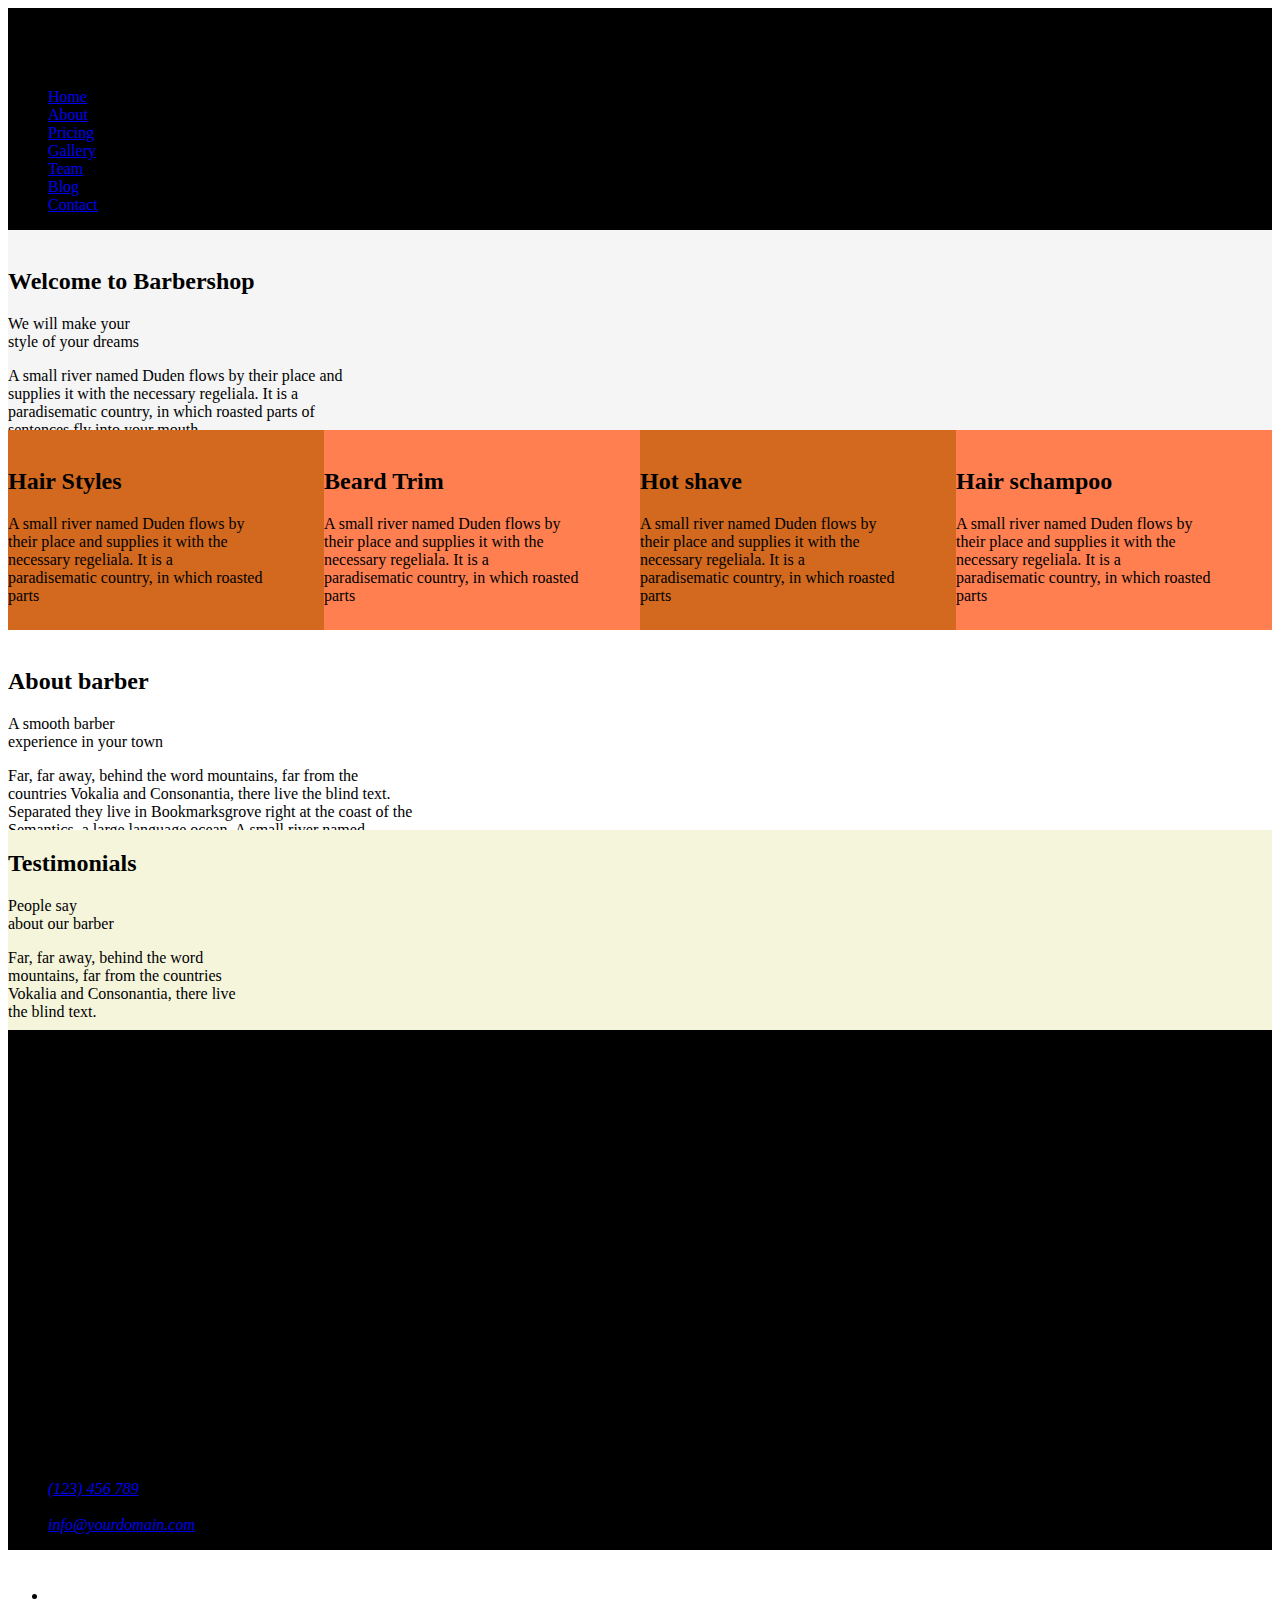
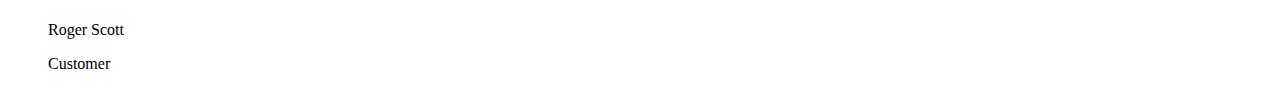
==== src/index.html @ 8e7ad18b "Struktur i flexbox med media query" ====
<!DOCTYPE html>
<html lang="en">
<head>
    <meta charset="UTF-8">
    <meta http-equiv="X-UA-Compatible" content="IE=edge">
    <meta name="viewport" content="width=device-width, initial-scale=1.0">
    <meta name="description" content="Barber in San Francisco">
    <meta name="author" value="Alexander Olsson">
    <title>Barbershop</title>

    <link rel="stylesheet" href="/src/main.css">
</head>

<body>
<!----------- Header (nålad på sidan----------->
<div class="container">
<header>
    <h1>Barbershop</h1>

    <!--- Navbar (nålad på sidan)----------------->
    <nav>
        <ul>
            <li><a href="#home">Home</a></li>
            <li><a href="#about">About</a></li>
            <li><a href="#pricing">Pricing</a></li>
            <li><a href="#">Gallery</a></li>
            <li><a href="#">Team</a></li>
            <li><a href="#">Blog</a></li>
            <li><a href="#contact">Contact</a></li>
        </ul>
    </nav>
</header>

<!--- Welcome ------------------------------>

<div class="welcome">
    <img src="" alt="">
    <div>
        <h2>Welcome to Barbershop</h2>
        <p>We will make your <br>
            style of your dreams</p>
    </div>
    <div>
        <p>A small river named Duden flows by their place and <br>supplies it with the necessary regeliala. It is a <br>paradisematic country, in which roasted parts of <br>sentences fly into your mouth.</p>
    </div>
    <div>
        <a href="#about">Learn more about us</a>
    </div>
</div>

 <!--- Barber1 ------------------------------>
<div class="barber1" id="pricing">
    <img src="" alt="">
    <h2>Hair Styles</h2>
    <p>A small river named Duden flows by <br> their place and supplies it with the <br> necessary regeliala. It is a <br> paradisematic country, in which roasted <br> parts</p>
</div>

 <!--- Barber2 ------------------------------>
 <div class="barber2">
    <img src="" alt="">
    <h2>Beard Trim</h2>
    <p>A small river named Duden flows by <br> their place and supplies it with the <br> necessary regeliala. It is a <br> paradisematic country, in which roasted <br> parts</p>
</div>

 <!--- Barber3 ------------------------------>

 <div class="barber3">
    <img src="" alt="">
    <h2>Hot shave</h2>
    <p>A small river named Duden flows by <br> their place and supplies it with the <br> necessary regeliala. It is a <br> paradisematic country, in which roasted <br> parts</p>
</div>

<!--- Barber4 ------------------------------>
<div class="barber4">
    <img src="" alt="">
    <h2>Hair schampoo</h2>
    <p>A small river named Duden flows by <br> their place and supplies it with the <br> necessary regeliala. It is a <br> paradisematic country, in which roasted <br> parts</p>
</div>

<!--- About ------------------------------->
<div class="about">
    <div>
        <img src="" alt="">
        <h2>About barber</h2>
        <p>A smooth barber <br>experience in your town</p>
        <p>Far, far away, behind the word mountains, far from the <br>countries Vokalia and Consonantia, there live the blind text. <br> Separated they live in Bookmarksgrove right at the coast of the <br> Semantics, a large language ocean. A small river named <br> Duden flows by their place and supplies it with the necessary regelialia.</p>
    </div>
    
    <div class="calendar">
        <a href=""></a>'
        <p>20</p>
        <p>Year of <br>experience</p>
    </div>
</div>    

<!---- Testimonials -------------------------->
<div class="testimonials">
    <h2>Testimonials</h2>
    <p4>People say <br>about our barber</p4>

    <div class="testimonial">
        <i></i>
        <p>Far, far away, behind the word <br> mountains, far from the countries <br> Vokalia and Consonantia, there live <br> the blind text.</p>
        <div>
            <img src="" alt="">
            <ul>
                <li>
                    <i></i>
                    <i></i>
                    <i></i>
                    <i></i>
                    <i></i>
                </li>
                <p>Roger Scott</p>
                <p>Customer</p>
            </ul>
        </div>
        <img src="" alt="">
    </div>
    <div class="testimonial">
        <i></i>
        <p>Far, far away, behind the word <br> mountains, far from the countries <br> Vokalia and Consonantia, there live <br> the blind text.</p>
        <div>
            <img src="" alt="">
            <ul>
                <li>
                    <i></i>
                    <i></i>
                    <i></i>
                    <i></i>
                    <i></i>
                </li>
                <p>Roger Scott</p>
                <p>Customer</p>
            </ul>
        </div>
        <img src="" alt="">
    </div>
    <div class="testimonial">
        <i></i>
        <p>Far, far away, behind the word <br> mountains, far from the countries <br> Vokalia and Consonantia, there live <br> the blind text.</p>
        <div>
            <img src="" alt="">
            <ul>
                <li>
                    <i></i>
                    <i></i>
                    <i></i>
                    <i></i>
                    <i></i>
                </li>
                <p>Roger Scott</p>
                <p>Customer</p>
            </ul>
        </div>
        <img src="" alt="">
    </div>
</div>

<!-- Footer ---------->
<footer>
    <div>
        <ul>
            <li><i></i></li>
            <li><i></i></li>
            <li><i></i></li>
        </ul>
    </div>

    <div>
        <h2>Explore</h2>
        <ul>
            <li>About</li>
            <li>Services</li>
            <li>Gallery</li>
            <li>Blog</li>
        </ul>
    </div>

    <div>
        <h2>Info</h2>
        <ul>
            <li>Join us</li>
            <li>Make Appointment</li>
            <li>Privacy & Policy</li>
            <li>Term & Conditions</li>
        </ul>
    </div>

    <div>
        <h2>Have a question?</h2>
            <ul>
                <li>
                    <i></i>
                    203 Fake St. Mountain View, San Francisco <br>California, USA
                </li>
                <li>
                    <i></i>
                    <address><a href="tel:+123456789">(123) 456 789</a></address>
                </li>
                <br>
                <li>
                    <i></i>
                    <address><a href="mailto:info@yourdomain.com">info@yourdomain.com</a></address>
                </li>
            </ul>
    </div>
</footer>
</div>

</body>
</html>
---- src/main.css ----
.container {   
    display: grid;
    grid-template-columns: 1fr 1fr 1fr 1fr;
    grid-template-rows: 0.2fr 200px 200px 200px 200px;
    grid-template-areas: 
    "header header header header"
    "welcome welcome welcome welcome"
    "barber1 barber2 barber3 barber4"
    "about   about   about   about"
    "testi   testi   testi   testi"
    "footer  footer  footer  footer"
}

header {
    background-color: black;
    grid-area: header;
}

.welcome {
    background-color: whitesmoke;
    grid-area: welcome;
}

.barber1 {
    background-color: chocolate;
    grid-area: barber1;
}

.barber2 {
    background-color: coral;
    grid-area: barber2;
}

.barber3 {
    background-color: chocolate;
    grid-area: barber3;
}

.barber4 {
    background-color: coral;
    grid-area: barber4;
}

.about {
    background-color: white; 
    grid-area: about;
}

.testimonials {
    background-color: beige;
    grid-area: testi;
}

footer {
    background-color: black;
    grid-area: footer;
}

@media only screen and (max-width: 950px) {
    .container {
        grid-template-columns: 1fr 1fr;
        grid-template-rows: 1fr 1fr 1fr 1fr 1fr 1fr;
        grid-template-areas:
        "header header"
        "welcome welcome"
        "barber1 barber2"
        "barber3 barber4"
        "about about"
        "testi testi" 
        "footer footer";
    }
}

@media only screen and (max-width: 550px) {
    .container {
        grid-template-columns: 1fr;
        grid-template-rows: 1fr 1fr 1fr 1fr 1fr 1fr 1fr 1fr;
        grid-template-areas:
        "header"
        "welcome"
        "barber1"
        "barber2"
        "barber3"
        "barber4"
        "about"
        "testi"
        "footer";
    }
}
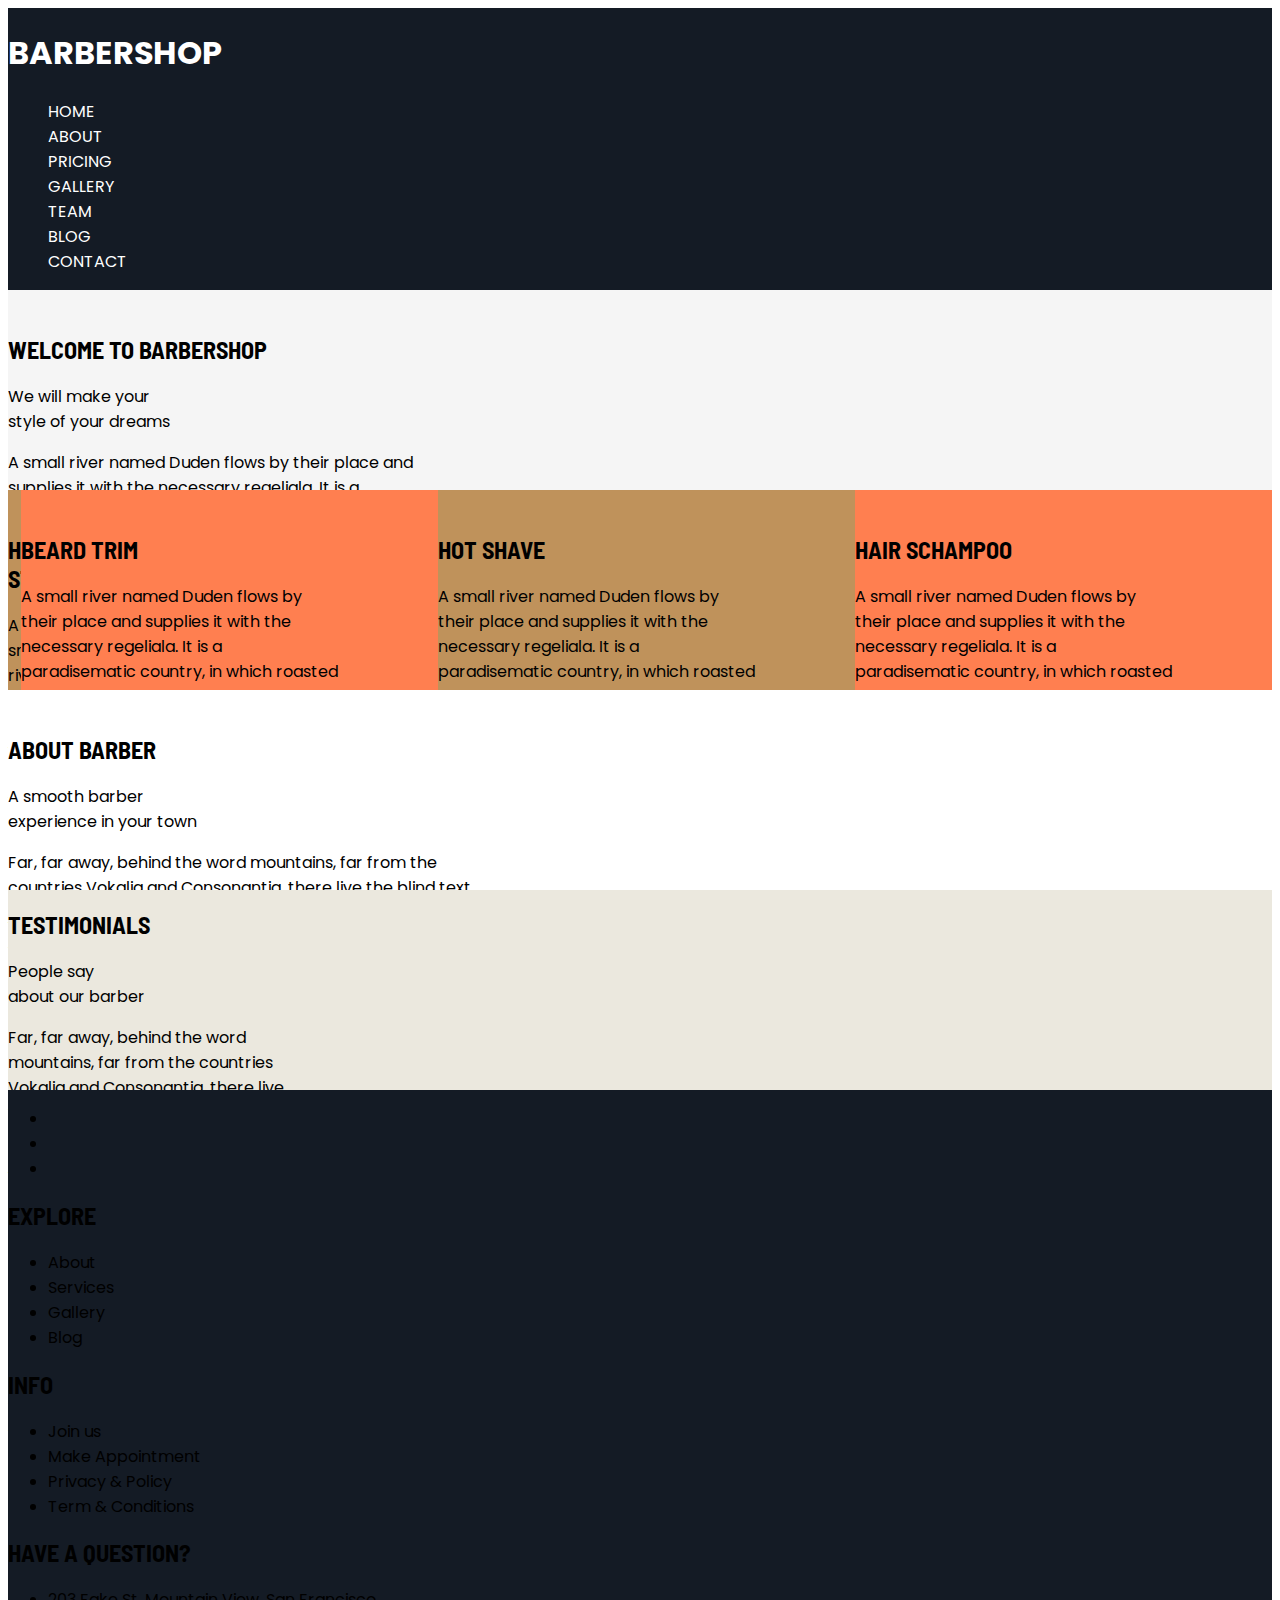
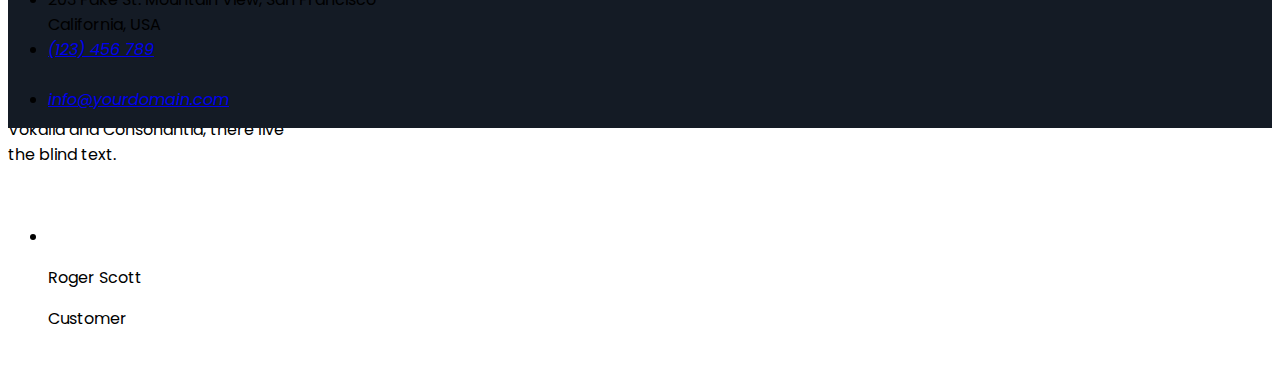
==== commit eb20b412: "Google Font Familjer inlänkade. Färger i css" ====
--- a/src/index.html
+++ b/src/index.html
@@ -9,6 +9,10 @@
     <title>Barbershop</title>
 
     <link rel="stylesheet" href="/src/main.css">
+
+    <link rel="preconnect" href="https://fonts.googleapis.com">
+    <link rel="preconnect" href="https://fonts.gstatic.com" crossorigin>
+    <link href="https://fonts.googleapis.com/css2?family=Barlow+Semi+Condensed:wght@500&family=Poppins:wght@200&display=swap" rel="stylesheet">
 </head>
 
 <body>
@@ -18,7 +22,7 @@
     <h1>Barbershop</h1>
 
     <!--- Navbar (nålad på sidan)----------------->
-    <nav>
+    <nav class="nav">
         <ul>
             <li><a href="#home">Home</a></li>
             <li><a href="#about">About</a></li>
--- a/src/main.css
+++ b/src/main.css
@@ -1,6 +1,6 @@
 .container {   
     display: grid;
-    grid-template-columns: 1fr 1fr 1fr 1fr;
+    grid-template-columns: 1% 1fr 1fr 1fr;
     grid-template-rows: 0.2fr 200px 200px 200px 200px;
     grid-template-areas: 
     "header header header header"
@@ -12,17 +12,19 @@
 }
 
 header {
-    background-color: black;
+    background-color: rgb(20 27 37);
     grid-area: header;
+    text-transform: uppercase;   
 }
 
 .welcome {
     background-color: whitesmoke;
     grid-area: welcome;
+    
 }
 
 .barber1 {
-    background-color: chocolate;
+    background-color: rgb(191 146 91);
     grid-area: barber1;
 }
 
@@ -32,7 +34,7 @@
 }
 
 .barber3 {
-    background-color: chocolate;
+    background-color: rgb(191 146 91);
     grid-area: barber3;
 }
 
@@ -47,19 +49,46 @@
 }
 
 .testimonials {
-    background-color: beige;
+    background-color:rgb(235 232 222);
     grid-area: testi;
 }
 
 footer {
-    background-color: black;
+    background-color:rgb(20 27 37);
     grid-area: footer;
+}
+
+body {
+    font-family: 'poppins', sans-serif;
+}
+
+h2 {
+    font-family: 'Barlow Semi Condensed', sans-serif;
+    text-transform: uppercase;
+}
+
+h1 {
+    color:white
+}
+
+.nav ul {
+    list-style-type:none;
+}
+
+.nav ul li a {
+    color: white;
+    text-decoration: none;
+}
+
+.nav ul li a:hover {
+    color: white;
+    text-decoration: underline;
 }
 
 @media only screen and (max-width: 950px) {
     .container {
         grid-template-columns: 1fr 1fr;
-        grid-template-rows: 1fr 1fr 1fr 1fr 1fr 1fr;
+        grid-template-rows: 0.1fr 1fr 1fr 1fr 1fr 1fr;
         grid-template-areas:
         "header header"
         "welcome welcome"
@@ -74,7 +103,7 @@
 @media only screen and (max-width: 550px) {
     .container {
         grid-template-columns: 1fr;
-        grid-template-rows: 1fr 1fr 1fr 1fr 1fr 1fr 1fr 1fr;
+        grid-template-rows: 0.1fr 1fr 1fr 1fr 1fr 1fr 1fr 1fr;
         grid-template-areas:
         "header"
         "welcome"
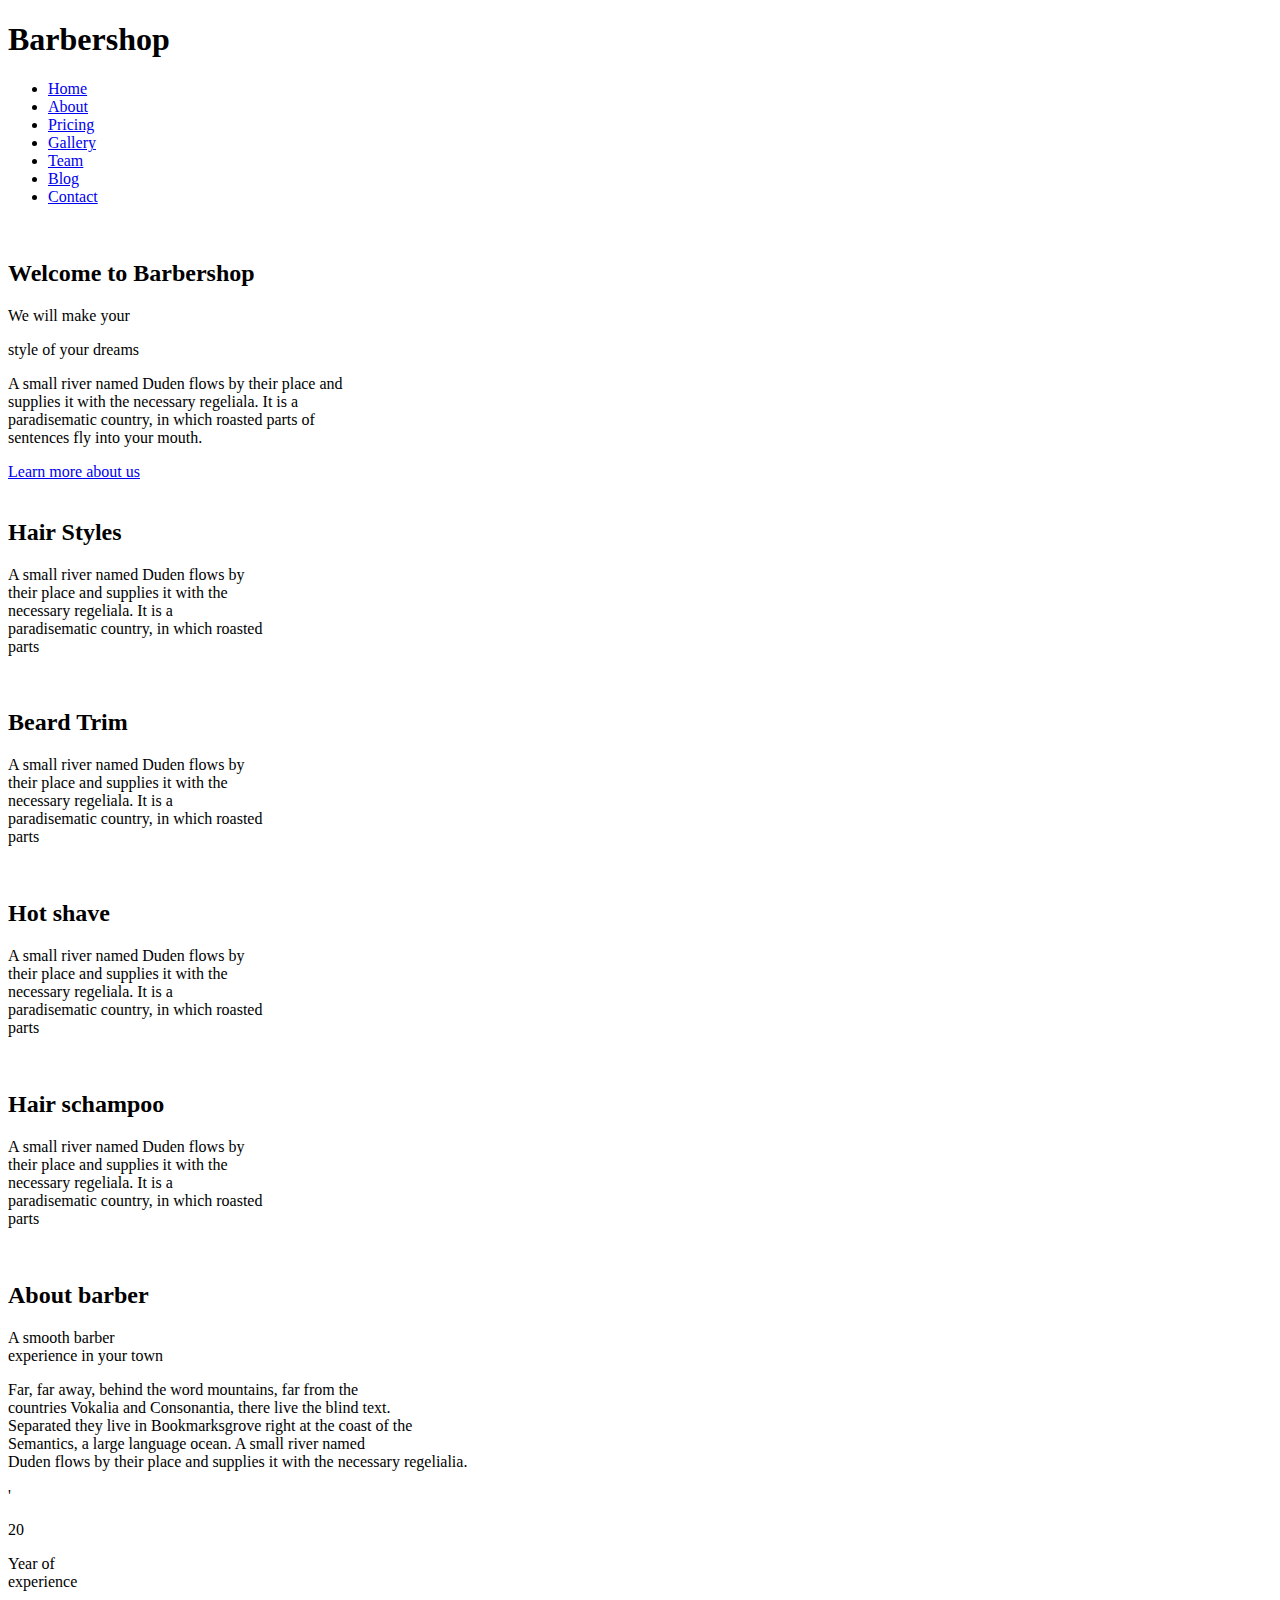
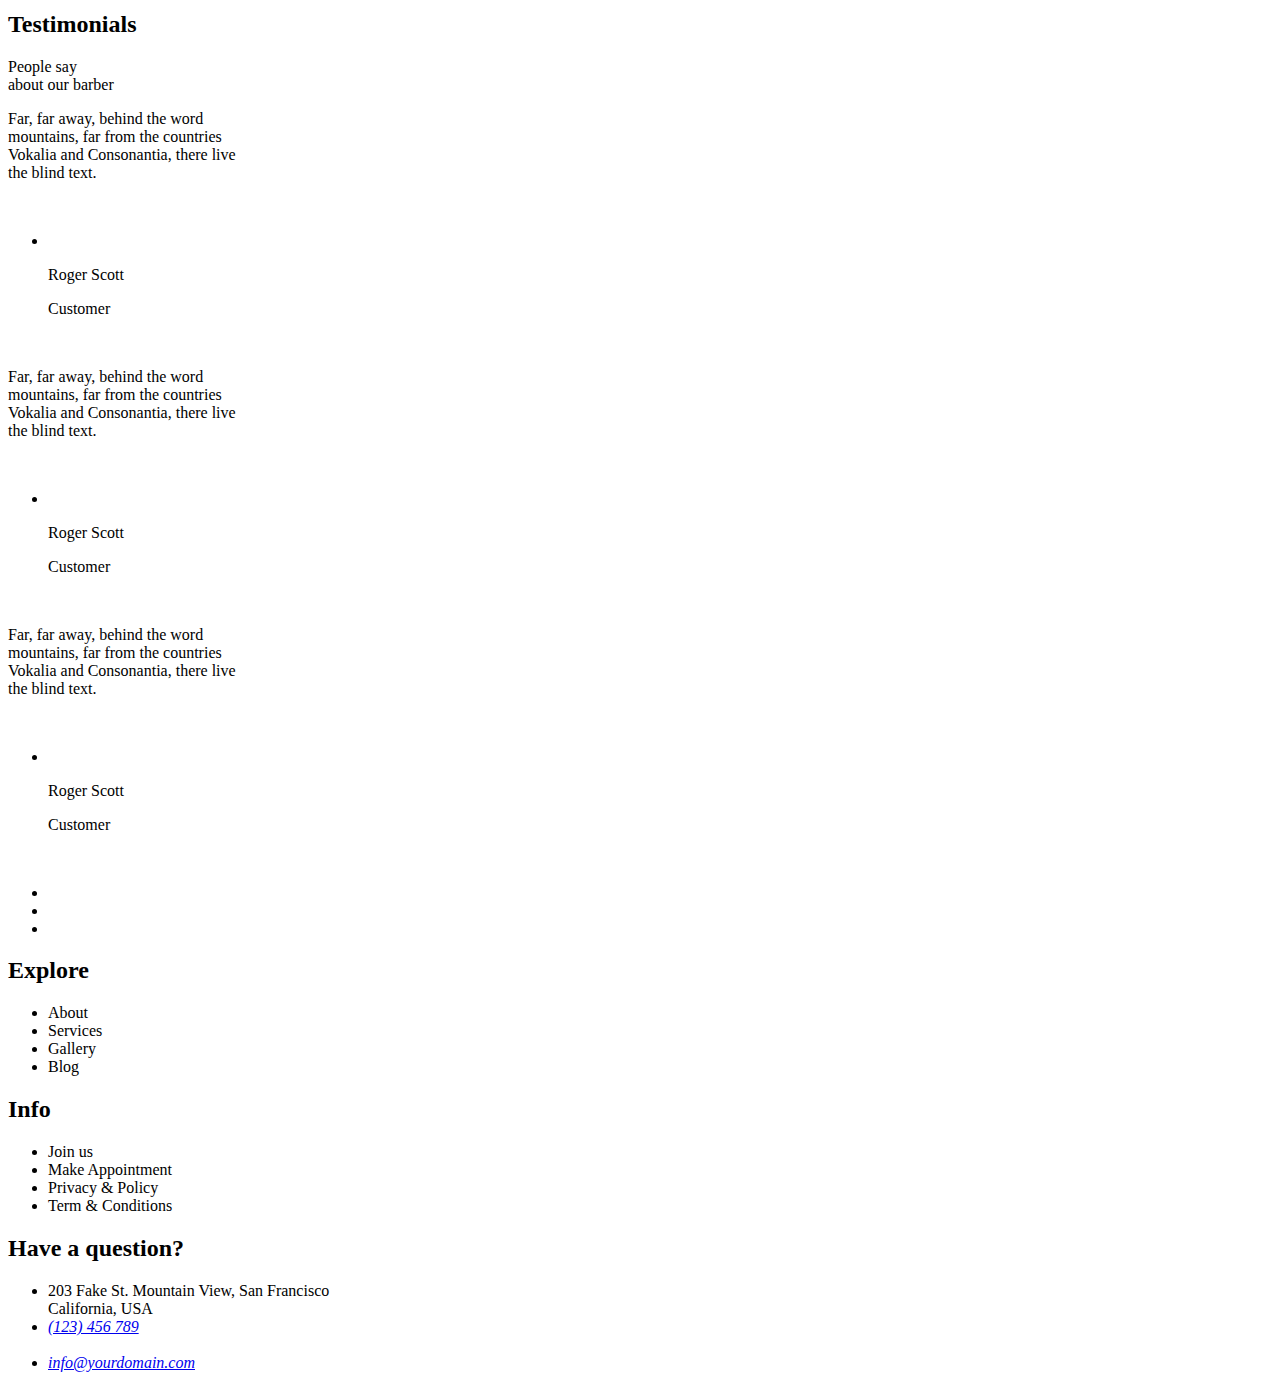
==== commit 5dcef10c: "Nystart - mobile first" ====
--- a/src/index.html
+++ b/src/index.html
@@ -8,209 +8,213 @@
     <meta name="author" value="Alexander Olsson">
     <title>Barbershop</title>
 
-    <link rel="stylesheet" href="/src/main.css">
+    <link rel="stylesheet" href="/src/testimg.css">
 
     <link rel="preconnect" href="https://fonts.googleapis.com">
     <link rel="preconnect" href="https://fonts.gstatic.com" crossorigin>
-    <link href="https://fonts.googleapis.com/css2?family=Barlow+Semi+Condensed:wght@500&family=Poppins:wght@200&display=swap" rel="stylesheet">
+    <link href="https://fonts.googleapis.com/css2?family=Barlow:wght@800&family=Poppins:wght@300&display=swap" rel="stylesheet">
 </head>
 
 <body>
-<!----------- Header (nålad på sidan----------->
-<div class="container">
-<header>
-    <h1>Barbershop</h1>
-
-    <!--- Navbar (nålad på sidan)----------------->
-    <nav class="nav">
-        <ul>
-            <li><a href="#home">Home</a></li>
-            <li><a href="#about">About</a></li>
-            <li><a href="#pricing">Pricing</a></li>
-            <li><a href="#">Gallery</a></li>
-            <li><a href="#">Team</a></li>
-            <li><a href="#">Blog</a></li>
-            <li><a href="#contact">Contact</a></li>
-        </ul>
-    </nav>
-</header>
-
-<!--- Welcome ------------------------------>
-
-<div class="welcome">
-    <img src="" alt="">
-    <div>
-        <h2>Welcome to Barbershop</h2>
-        <p>We will make your <br>
-            style of your dreams</p>
+<!--- Container Grid ---------------------------------->
+    <div class="container">
+
+        <!--- Header ---------------------------------->
+        
+        <header class="header">
+            <div class="navbar">
+                <h1 id="home">Barbershop</h1>
+                <nav>
+                    <ul class="links">
+                        <li><a href="#home">Home</a></li>
+                        <li><a href="#about">About</a></li>
+                        <li><a href="#pricing">Pricing</a></li>
+                        <li><a href="#">Gallery</a></li>
+                        <li><a href="#">Team</a></li>
+                        <li><a href="#">Blog</a></li>
+                        <li><a href="#contact">Contact</a></li>
+                    </ul>
+                </nav>
+            </div>
+
+            <!--- Bakgrundsbild ------------------------>
+            
+            <div class="image">
+                <img src="/Bilder/welcome_1500:996px:411K .jpe" alt="">
+            </div>
+            <h2 class="bakg_1">Welcome to Barbershop</h2>
+            <p class="bakg_2">We will make <span class="span_style">your</span></p>
+            <p class="bakg_3"><span class="span_style">style</span> of your dreams</p>
+            <p class="bakg_4">A small river named Duden flows by their place and <br>supplies it with the necessary regeliala. It is a <br>paradisematic country, in which roasted parts of <br>sentences fly into your mouth.</p>
+            <div class="bakg_5">
+                <a href="#about">Learn more about us</a>
+            </div>
+        </header>
+
+        <!--- Barber1 ------------------------------>
+        
+        <div class="barber1" id="pricing">
+            <img src="" alt="">
+            <h2>Hair Styles</h2>
+            <p>A small river named Duden flows by <br> their place and supplies it with the <br> necessary regeliala. It is a <br> paradisematic country, in which roasted <br> parts</p>
+        </div>
+
+        <!--- Barber2 ------------------------------>
+        
+        <div class="barber2">
+            <img src="" alt="">
+            <h2>Beard Trim</h2>
+            <p>A small river named Duden flows by <br> their place and supplies it with the <br> necessary regeliala. It is a <br> paradisematic country, in which roasted <br> parts</p>
+        </div>
+
+        <!--- Barber3 ------------------------------>
+
+        <div class="barber3">
+            <img src="" alt="">
+            <h2>Hot shave</h2>
+            <p>A small river named Duden flows by <br> their place and supplies it with the <br> necessary regeliala. It is a <br> paradisematic country, in which roasted <br> parts</p>
+        </div>
+
+        <!--- Barber4 ------------------------------>
+        
+        <div class="barber4">
+            <img src="" alt="">
+            <h2>Hair schampoo</h2>
+            <p>A small river named Duden flows by <br> their place and supplies it with the <br> necessary regeliala. It is a <br> paradisematic country, in which roasted <br> parts</p>
+        </div>
+
+        <!--- About ------------------------------->
+
+        <div>
+            <div class="about">
+                <img src="" alt="">
+                <h2>About barber</h2>
+                <p>A smooth barber <br>experience in your town</p>
+                <p>Far, far away, behind the word mountains, far from the <br>countries Vokalia and Consonantia, there live the blind text. <br> Separated they live in Bookmarksgrove right at the coast of the <br> Semantics, a large language ocean. A small river named <br> Duden flows by their place and supplies it with the necessary regelialia.</p>
+            </div>
+        
+            <div class="calendar">
+                <a href=""></a>'
+                <p>20</p>
+                <p>Year of <br>experience</p>
+            </div>    
+        </div>
+
+        <!--- Testimonials -------------------------->
+
+        <div class="testimonials">
+            <h2>Testimonials</h2>
+            <p4>People say <br>about our barber</p4>
+
+            <div class="testimonial">
+                <i></i>
+                <p>Far, far away, behind the word <br> mountains, far from the countries <br> Vokalia and Consonantia, there live <br> the blind text.</p>
+                <div>
+                    <img src="" alt="">
+                    <ul>
+                        <li>
+                            <i></i>
+                            <i></i>
+                            <i></i>
+                            <i></i>
+                            <i></i>
+                        </li>
+                        <p>Roger Scott</p>
+                        <p>Customer</p>
+                    </ul>
+                </div>
+                <img src="" alt="">
+            </div>
+            <div class="testimonial">
+                <i></i>
+                <p>Far, far away, behind the word <br> mountains, far from the countries <br> Vokalia and Consonantia, there live <br> the blind text.</p>
+                <div>
+                    <img src="" alt="">
+                    <ul>
+                        <li>
+                            <i></i>
+                            <i></i>
+                            <i></i>
+                            <i></i>
+                            <i></i>
+                        </li>
+                        <p>Roger Scott</p>
+                        <p>Customer</p>
+                    </ul>
+                </div>
+                <img src="" alt="">
+            </div>
+            <div class="testimonial">
+                <i></i>
+                <p>Far, far away, behind the word <br> mountains, far from the countries <br> Vokalia and Consonantia, there live <br> the blind text.</p>
+                <div>
+                    <img src="" alt="">
+                    <ul>
+                        <li>
+                            <i></i>
+                            <i></i>
+                            <i></i>
+                            <i></i>
+                            <i></i>
+                        </li>
+                        <p>Roger Scott</p>
+                        <p>Customer</p>
+                    </ul>
+                </div>
+                <img src="" alt="">
+            </div>
+        </div>
+
+        <!--- Footer ------------------>
+
+        <footer>
+            <div>
+                <ul>
+                    <li><i></i></li>
+                    <li><i></i></li>
+                    <li><i></i></li>
+                </ul>
+            </div>
+
+            <div>
+                <h2>Explore</h2>
+                <ul>
+                    <li>About</li>
+                    <li>Services</li>
+                    <li>Gallery</li>
+                    <li>Blog</li>
+                </ul>
+            </div>
+
+            <div>
+                <h2>Info</h2>
+                <ul>
+                    <li>Join us</li>
+                    <li>Make Appointment</li>
+                    <li>Privacy & Policy</li>
+                    <li>Term & Conditions</li>
+                </ul>
+            </div>
+
+            <div>
+                <h2>Have a question?</h2>
+                    <ul>
+                        <li>
+                            <i></i>
+                            203 Fake St. Mountain View, San Francisco <br>California, USA
+                        </li>
+                        <li>
+                            <i></i>
+                            <address><a href="tel:+123456789">(123) 456 789</a></address>
+                        </li>
+                        <br>
+                        <li>
+                            <i></i>
+                            <address><a href="mailto:info@yourdomain.com">info@yourdomain.com</a></address>
+                        </li>
+                    </ul>
+            </div>    
+        </footer>
     </div>
-    <div>
-        <p>A small river named Duden flows by their place and <br>supplies it with the necessary regeliala. It is a <br>paradisematic country, in which roasted parts of <br>sentences fly into your mouth.</p>
-    </div>
-    <div>
-        <a href="#about">Learn more about us</a>
-    </div>
-</div>
-
- <!--- Barber1 ------------------------------>
-<div class="barber1" id="pricing">
-    <img src="" alt="">
-    <h2>Hair Styles</h2>
-    <p>A small river named Duden flows by <br> their place and supplies it with the <br> necessary regeliala. It is a <br> paradisematic country, in which roasted <br> parts</p>
-</div>
-
- <!--- Barber2 ------------------------------>
- <div class="barber2">
-    <img src="" alt="">
-    <h2>Beard Trim</h2>
-    <p>A small river named Duden flows by <br> their place and supplies it with the <br> necessary regeliala. It is a <br> paradisematic country, in which roasted <br> parts</p>
-</div>
-
- <!--- Barber3 ------------------------------>
-
- <div class="barber3">
-    <img src="" alt="">
-    <h2>Hot shave</h2>
-    <p>A small river named Duden flows by <br> their place and supplies it with the <br> necessary regeliala. It is a <br> paradisematic country, in which roasted <br> parts</p>
-</div>
-
-<!--- Barber4 ------------------------------>
-<div class="barber4">
-    <img src="" alt="">
-    <h2>Hair schampoo</h2>
-    <p>A small river named Duden flows by <br> their place and supplies it with the <br> necessary regeliala. It is a <br> paradisematic country, in which roasted <br> parts</p>
-</div>
-
-<!--- About ------------------------------->
-<div class="about">
-    <div>
-        <img src="" alt="">
-        <h2>About barber</h2>
-        <p>A smooth barber <br>experience in your town</p>
-        <p>Far, far away, behind the word mountains, far from the <br>countries Vokalia and Consonantia, there live the blind text. <br> Separated they live in Bookmarksgrove right at the coast of the <br> Semantics, a large language ocean. A small river named <br> Duden flows by their place and supplies it with the necessary regelialia.</p>
-    </div>
-    
-    <div class="calendar">
-        <a href=""></a>'
-        <p>20</p>
-        <p>Year of <br>experience</p>
-    </div>
-</div>    
-
-<!---- Testimonials -------------------------->
-<div class="testimonials">
-    <h2>Testimonials</h2>
-    <p4>People say <br>about our barber</p4>
-
-    <div class="testimonial">
-        <i></i>
-        <p>Far, far away, behind the word <br> mountains, far from the countries <br> Vokalia and Consonantia, there live <br> the blind text.</p>
-        <div>
-            <img src="" alt="">
-            <ul>
-                <li>
-                    <i></i>
-                    <i></i>
-                    <i></i>
-                    <i></i>
-                    <i></i>
-                </li>
-                <p>Roger Scott</p>
-                <p>Customer</p>
-            </ul>
-        </div>
-        <img src="" alt="">
-    </div>
-    <div class="testimonial">
-        <i></i>
-        <p>Far, far away, behind the word <br> mountains, far from the countries <br> Vokalia and Consonantia, there live <br> the blind text.</p>
-        <div>
-            <img src="" alt="">
-            <ul>
-                <li>
-                    <i></i>
-                    <i></i>
-                    <i></i>
-                    <i></i>
-                    <i></i>
-                </li>
-                <p>Roger Scott</p>
-                <p>Customer</p>
-            </ul>
-        </div>
-        <img src="" alt="">
-    </div>
-    <div class="testimonial">
-        <i></i>
-        <p>Far, far away, behind the word <br> mountains, far from the countries <br> Vokalia and Consonantia, there live <br> the blind text.</p>
-        <div>
-            <img src="" alt="">
-            <ul>
-                <li>
-                    <i></i>
-                    <i></i>
-                    <i></i>
-                    <i></i>
-                    <i></i>
-                </li>
-                <p>Roger Scott</p>
-                <p>Customer</p>
-            </ul>
-        </div>
-        <img src="" alt="">
-    </div>
-</div>
-
-<!-- Footer ---------->
-<footer>
-    <div>
-        <ul>
-            <li><i></i></li>
-            <li><i></i></li>
-            <li><i></i></li>
-        </ul>
-    </div>
-
-    <div>
-        <h2>Explore</h2>
-        <ul>
-            <li>About</li>
-            <li>Services</li>
-            <li>Gallery</li>
-            <li>Blog</li>
-        </ul>
-    </div>
-
-    <div>
-        <h2>Info</h2>
-        <ul>
-            <li>Join us</li>
-            <li>Make Appointment</li>
-            <li>Privacy & Policy</li>
-            <li>Term & Conditions</li>
-        </ul>
-    </div>
-
-    <div>
-        <h2>Have a question?</h2>
-            <ul>
-                <li>
-                    <i></i>
-                    203 Fake St. Mountain View, San Francisco <br>California, USA
-                </li>
-                <li>
-                    <i></i>
-                    <address><a href="tel:+123456789">(123) 456 789</a></address>
-                </li>
-                <br>
-                <li>
-                    <i></i>
-                    <address><a href="mailto:info@yourdomain.com">info@yourdomain.com</a></address>
-                </li>
-            </ul>
-    </div>
-</footer>
-</div>
-
 </body>
 </html>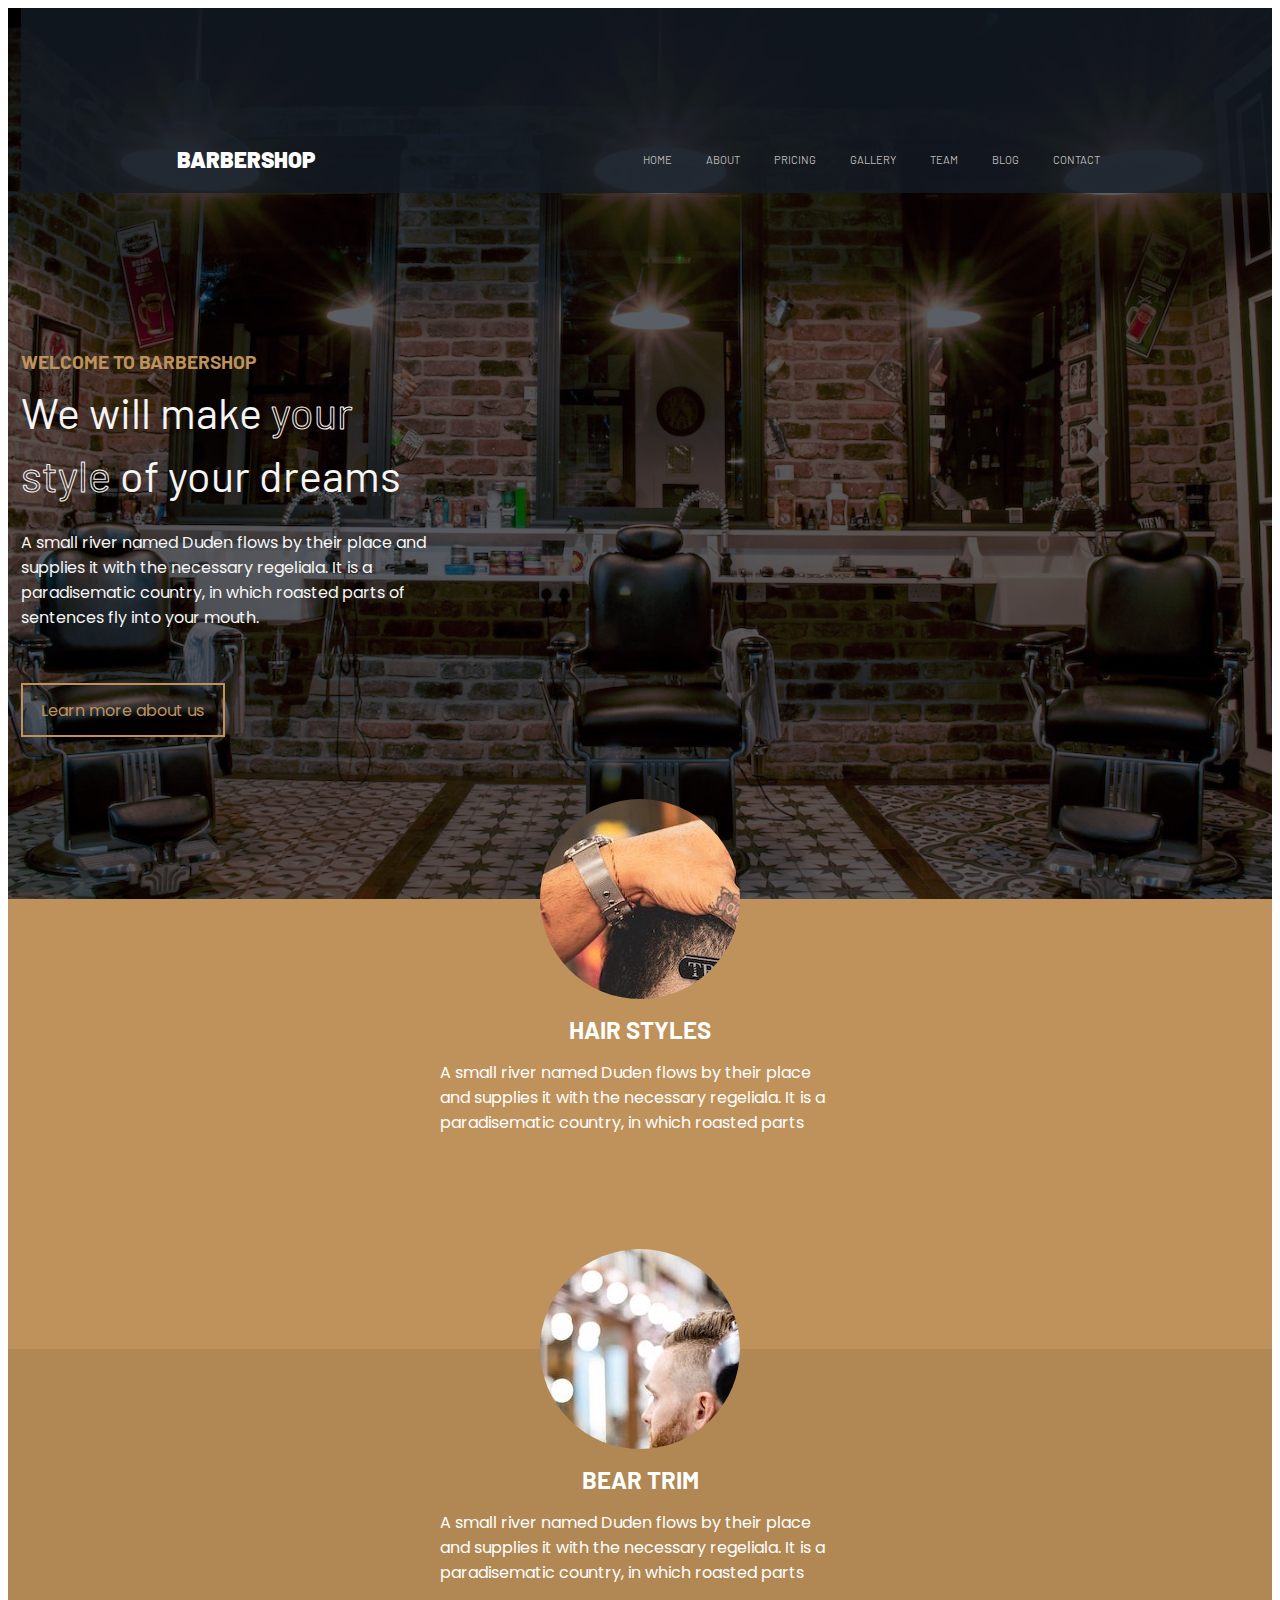
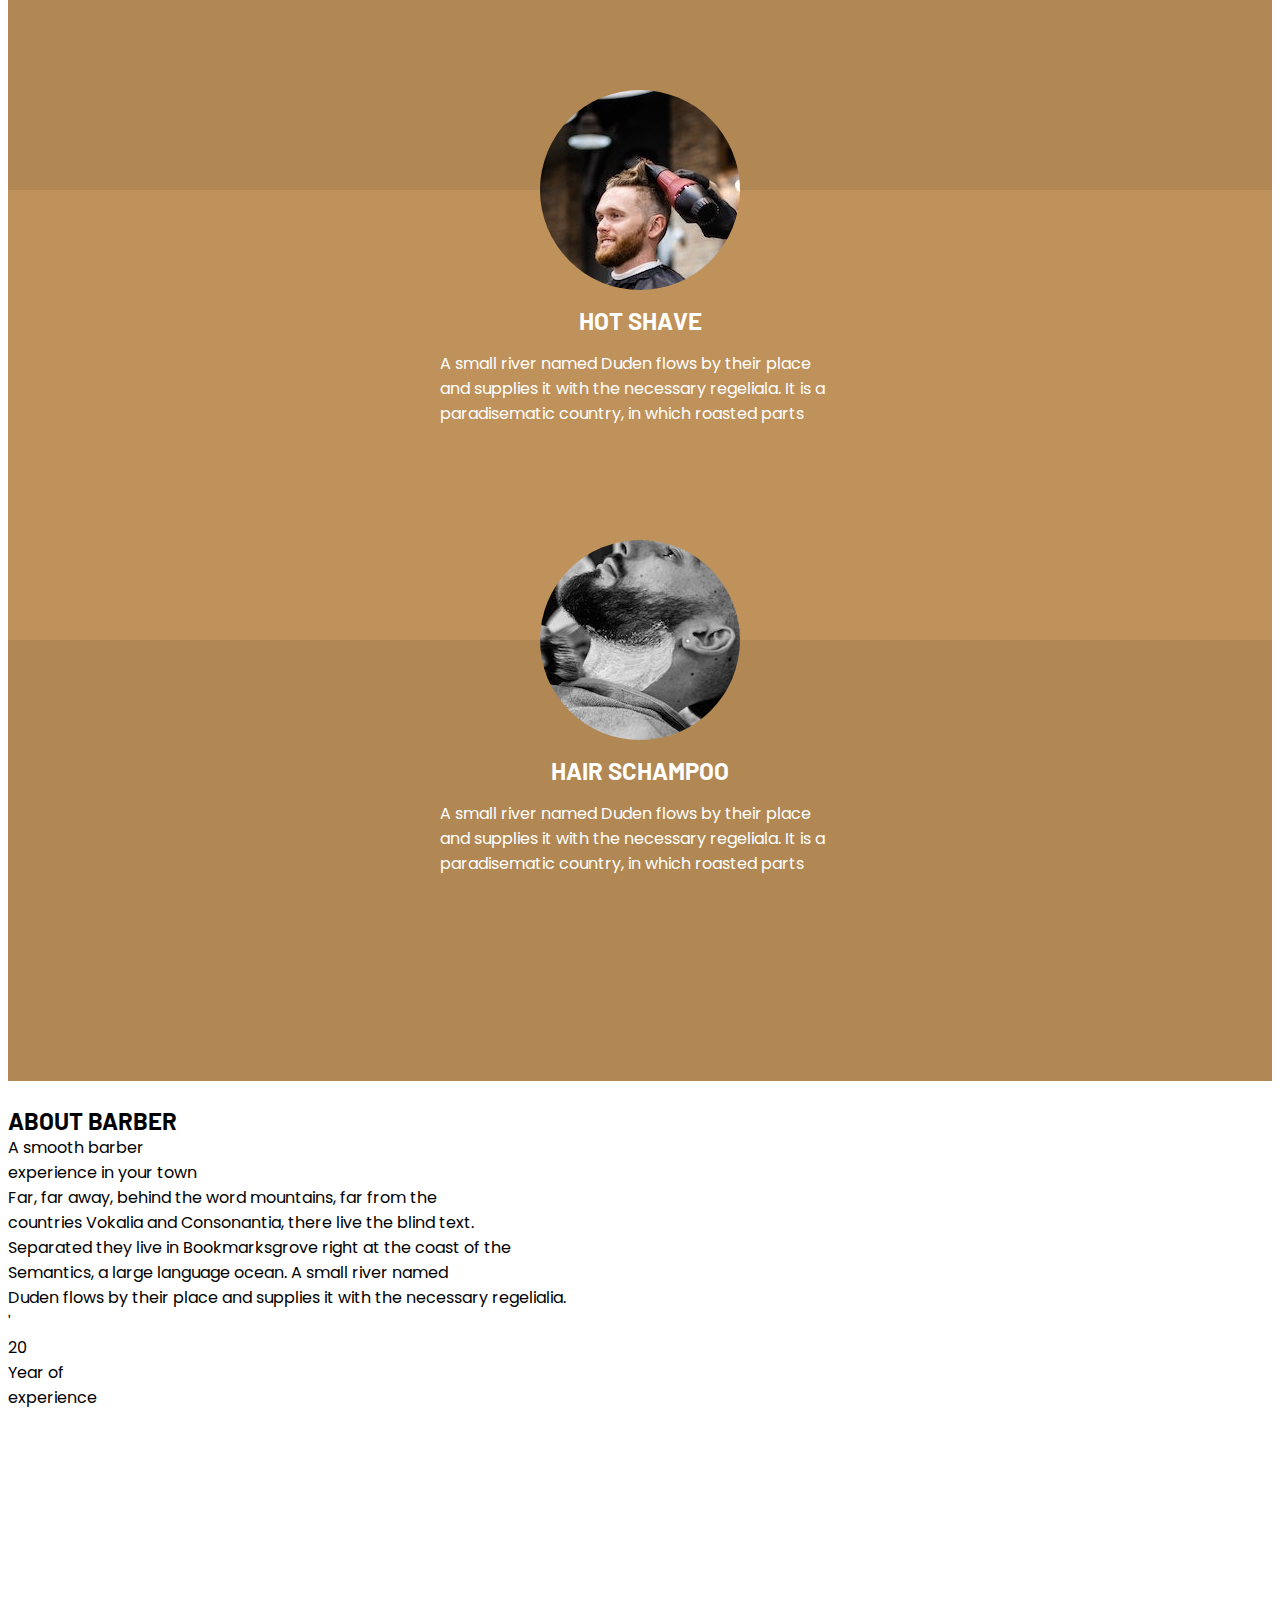
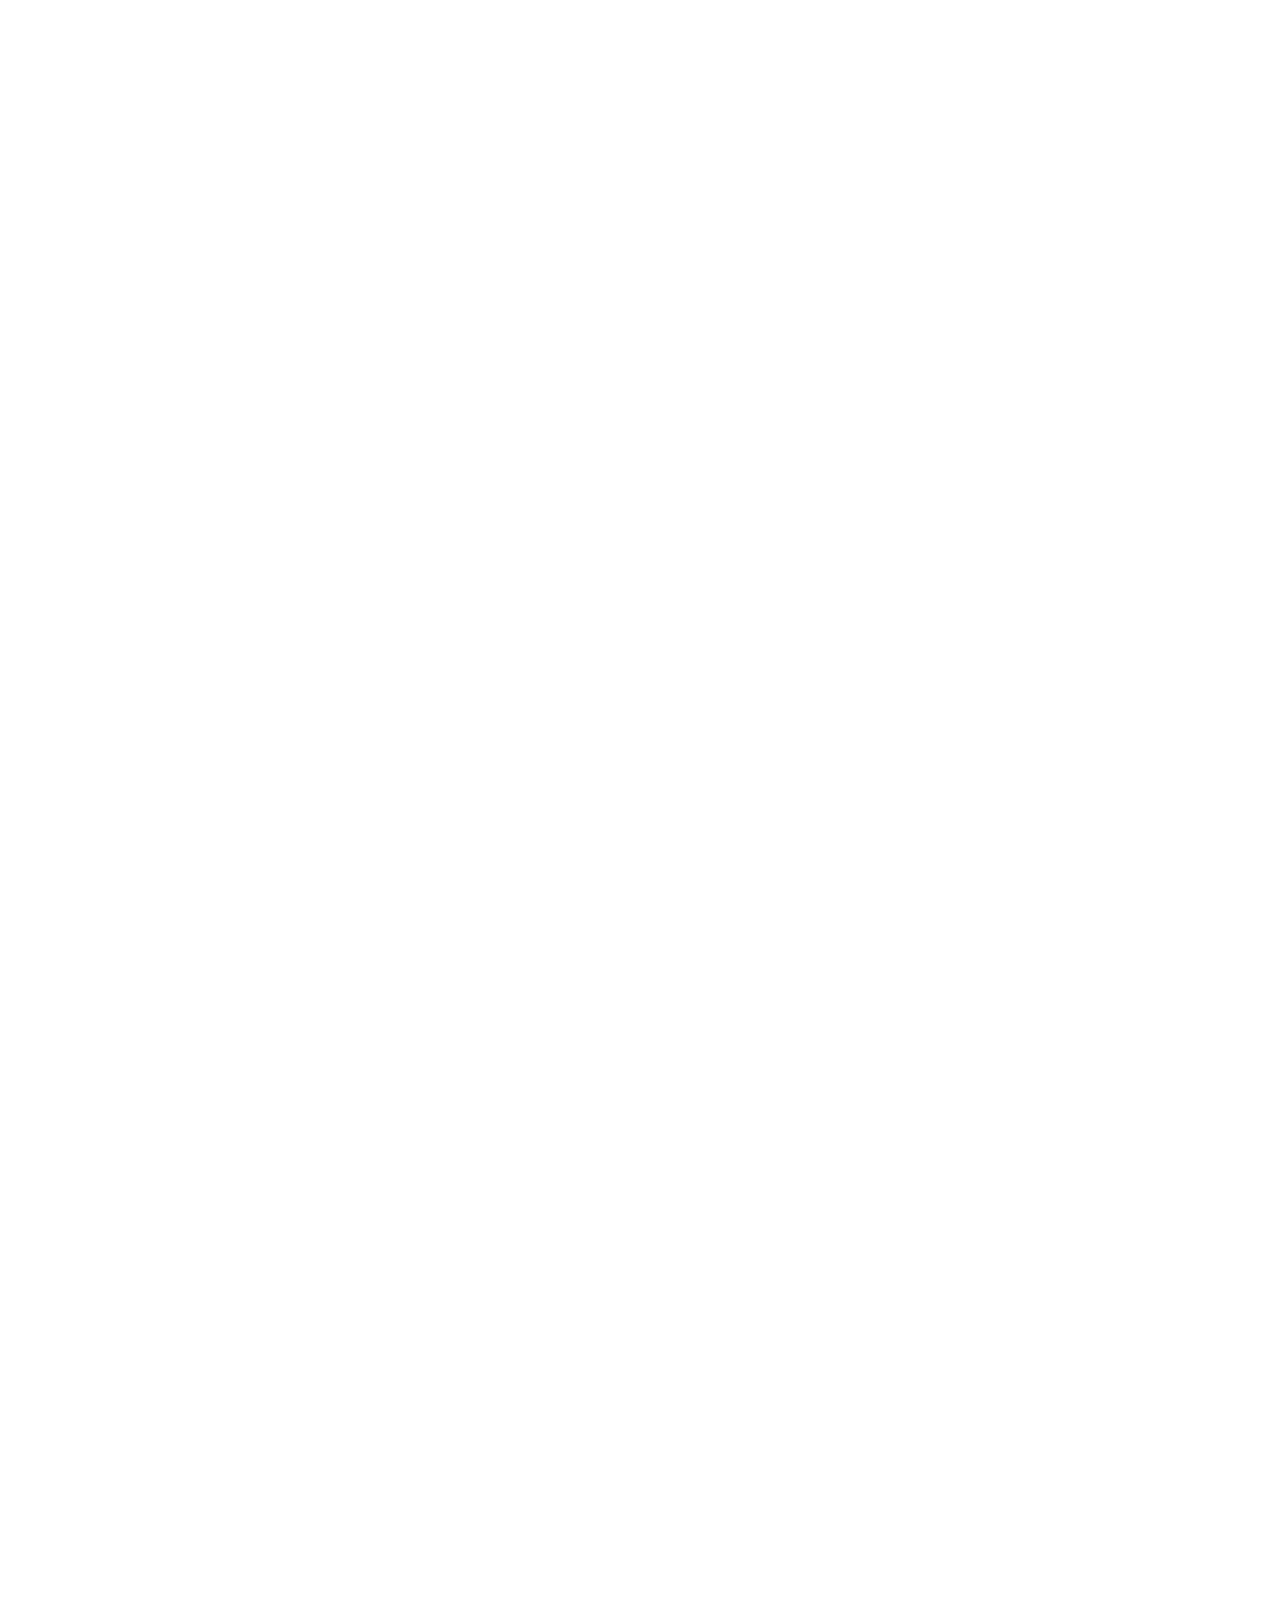
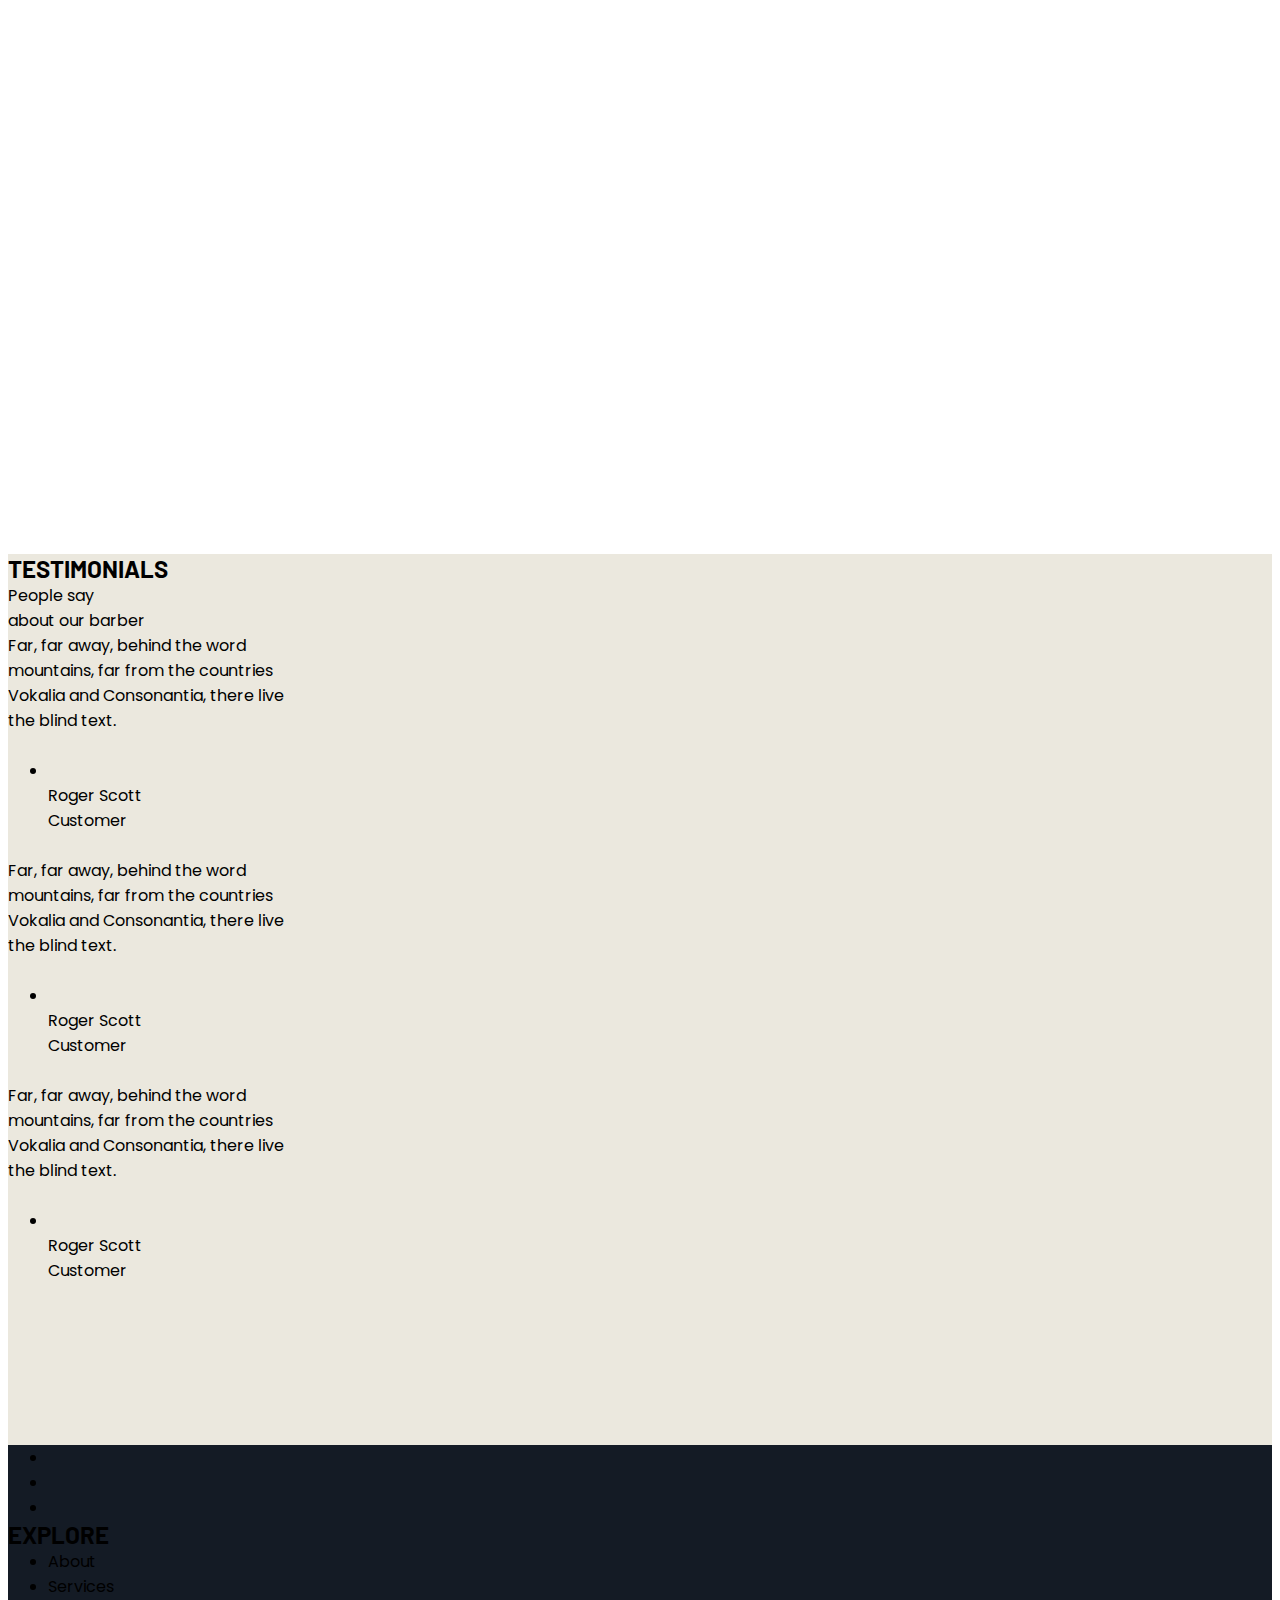
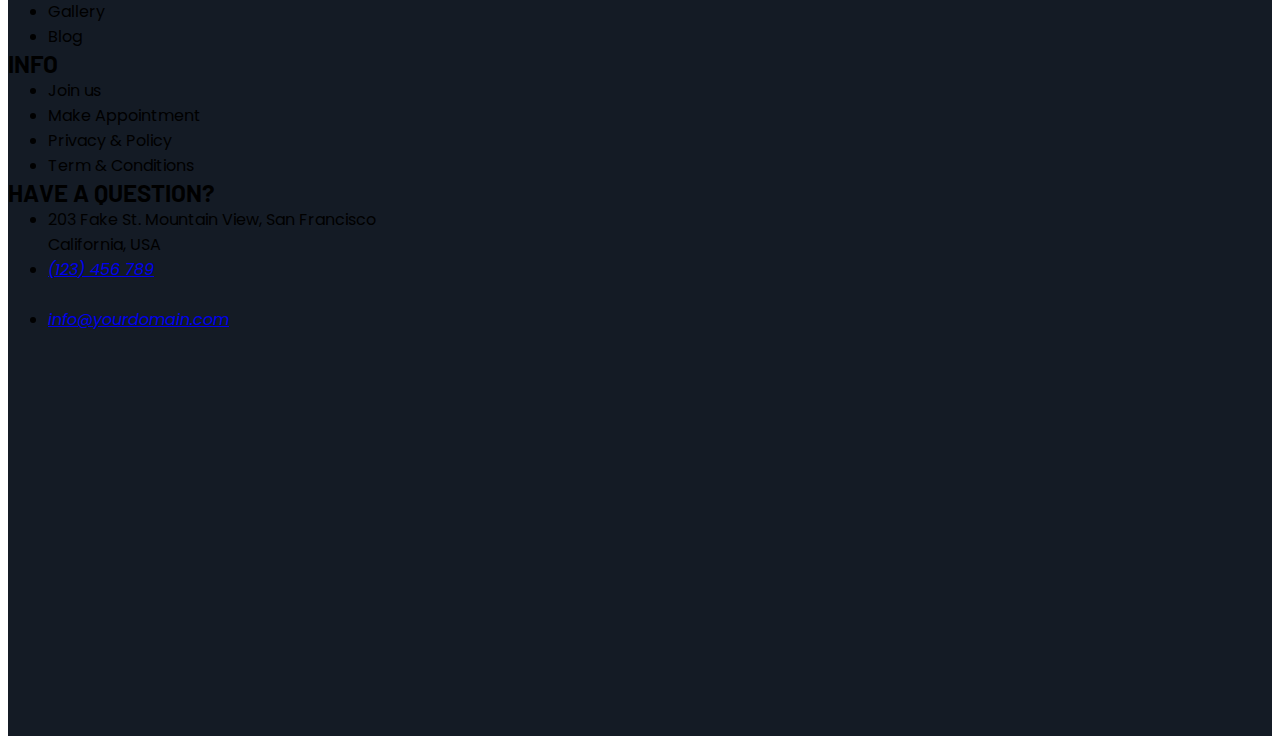
==== commit 0d3ac6d9: "Barbers flexbox" ====
--- a/src/index.html
+++ b/src/index.html
@@ -8,7 +8,7 @@
     <meta name="author" value="Alexander Olsson">
     <title>Barbershop</title>
 
-    <link rel="stylesheet" href="/src/testimg.css">
+    <link rel="stylesheet" href="/src/main.css">
 
     <link rel="preconnect" href="https://fonts.googleapis.com">
     <link rel="preconnect" href="https://fonts.gstatic.com" crossorigin>
@@ -51,38 +51,48 @@
             </div>
         </header>
 
+        <!--- Barber1 och 2 ------------------------>
+        <div class="barber-hight">
         <!--- Barber1 ------------------------------>
+        <div class="barber1" id="pricing">
+            <div class="barber1-style-img"></div>
+            <div class="barber-style-text">
+                <h2>Hair Styles</h2>
+                <p>A small river named Duden flows by their place and supplies it with the necessary regeliala. It is a <br> paradisematic country, in which roasted parts</p>
+            </div>
+        </div>    
+            
+        <!--- Barber2 ------------------------------>
+        <div class="barber2">
+            <div class="barber2-style-img"></div>
+            <div class="barber-style-text">
+                <h2>Bear Trim</h2>
+                <p>A small river named Duden flows by their place and supplies it with the necessary regeliala. It is a <br> paradisematic country, in which roasted parts</p>
+            </div>
+        </div>     
+        </div> 
+
+        <!--- Barber3 och 4 ------------------------>
+        <div class="barber-hight">
+            <!--- Barber3 ------------------------------>
+        <div class="barber3">
+            <div class="barber3-style-img"></div>
+            <div class="barber-style-text">
+                <h2>Hot Shave</h2>
+                <p>A small river named Duden flows by their place and supplies it with the necessary regeliala. It is a <br> paradisematic country, in which roasted parts</p>
+            </div>
+        </div> 
+
+        <!--- Barber4 ------------------------------>
+        <div class="barber4">
+            <div class="barber4-style-img"></div>
+            <div class="barber-style-text">
+                <h2>Hair Schampoo</h2>
+                <p>A small river named Duden flows by their place and supplies it with the necessary regeliala. It is a <br> paradisematic country, in which roasted parts</p>
+            </div>
+        </div>
+        </div>
         
-        <div class="barber1" id="pricing">
-            <img src="" alt="">
-            <h2>Hair Styles</h2>
-            <p>A small river named Duden flows by <br> their place and supplies it with the <br> necessary regeliala. It is a <br> paradisematic country, in which roasted <br> parts</p>
-        </div>
-
-        <!--- Barber2 ------------------------------>
-        
-        <div class="barber2">
-            <img src="" alt="">
-            <h2>Beard Trim</h2>
-            <p>A small river named Duden flows by <br> their place and supplies it with the <br> necessary regeliala. It is a <br> paradisematic country, in which roasted <br> parts</p>
-        </div>
-
-        <!--- Barber3 ------------------------------>
-
-        <div class="barber3">
-            <img src="" alt="">
-            <h2>Hot shave</h2>
-            <p>A small river named Duden flows by <br> their place and supplies it with the <br> necessary regeliala. It is a <br> paradisematic country, in which roasted <br> parts</p>
-        </div>
-
-        <!--- Barber4 ------------------------------>
-        
-        <div class="barber4">
-            <img src="" alt="">
-            <h2>Hair schampoo</h2>
-            <p>A small river named Duden flows by <br> their place and supplies it with the <br> necessary regeliala. It is a <br> paradisematic country, in which roasted <br> parts</p>
-        </div>
-
         <!--- About ------------------------------->
 
         <div>
--- a/src/main.css
+++ b/src/main.css
@@ -0,0 +1,252 @@
+.container {
+    display: grid;
+    grid-template-columns: 1fr;
+    grid-template-rows: 99vh 99vh 99vh 99vh 99vh 99vh 99vh 99vh;
+    grid-template-areas:
+    "header"
+    "barber1"
+    "barber2"
+    "barber3"
+    "barber4"
+    "about"
+    "testi"
+    "footer";
+}
+
+.header {
+grid-area: header;
+background-image: url("/Bilder/welcome_1500:996px:411K\ .jpeg");
+background-color: rgba(20, 27, 37, 0.7);
+background-size: cover;
+background-position: center;
+background-blend-mode:darken ;
+position: relative;
+}
+
+.barber1 {
+    background-color: rgb(191 146 91);
+    grid-area: barber1;
+    display: flex;
+    flex-direction: column;
+    align-items: center;
+    box-sizing: border-box;
+    min-height: 50vh;
+}
+
+.barber2 {
+    background-color: rgb(177 136 83);
+    grid-area: barber2;
+    display: flex;
+    flex-direction: column;
+    align-items: center;
+    box-sizing: border-box;
+    min-height: 50vh;
+}
+
+.barber3 {
+    background-color: rgb(191 146 91);
+    grid-area: barber3;
+    display: flex;
+    flex-direction: column;
+    align-items: center;
+    box-sizing: border-box;
+    min-height: 50vh;
+}
+
+.barber4 {
+    background-color: rgb(177 136 83);
+    grid-area: barber4;
+    display: flex;
+    flex-direction: column;
+    align-items: center;
+    box-sizing: border-box;
+    min-height: 50vh;
+}
+
+.about {
+background-color: white; 
+grid-area: about;
+}
+
+.testimonials {
+background-color:rgb(235 232 222);
+grid-area: testi;
+}
+
+footer {
+background-color:rgb(20 27 37);
+grid-area: footer;
+}
+
+/* allmänt */
+
+body * {
+margin: 0;
+font-family: 'poppins', sans-serif;
+}
+
+h1, h2 {
+font-family: 'Barlow', sans-serif;
+text-transform: uppercase;
+}
+
+/* navbar */
+
+.header:first-child {
+padding-left: 1vw;
+} 
+
+.navbar {
+display: flex;
+justify-content: space-around;
+align-items: center;
+background-color: rgba(20, 27, 37, 0.8);
+height: 7.5vh;
+padding-top: 13vh;
+text-transform: uppercase;
+}
+
+h1 {
+color:white;
+font-size: 1.4em;
+font-weight: 900;
+}
+
+.links {
+padding: 0px;
+list-style: none;
+}
+
+.links li {
+display: inline;
+padding: 0 15px 0 15px;
+}
+
+.links li a {
+color: rgb(186 185 183);
+font-family: 'Barlow', sans-serif;
+text-decoration: none;
+font-size: 0.7rem;
+}
+
+.links li a:hover {
+color: rgb(191 146 91)
+}
+
+/* bakgrundsbild och position-abs text */
+
+.image {
+height: auto;
+width: fit-content;
+}
+
+.bakg_1 {
+color: rgb(191 146 91);
+position: absolute;   
+top: 38vh;
+font-size: 1.2rem
+}
+
+.bakg_2 {
+color: whitesmoke;
+position: absolute;
+top: 42vh;
+font-size: 2.7rem;
+font-family: 'Barlow', sans-serif;
+}
+
+.bakg_3 {
+color: whitesmoke;
+position: absolute;
+top: 49vh;
+font-size: 2.7rem;
+font-family: 'Barlow', sans-serif;
+}
+
+.span_style {
+font-family: 'Barlow', sans-serif;
+color: transparent;
+-webkit-text-stroke: 1px whitesmoke;
+}
+
+.bakg_4 {
+position: absolute;
+color: whitesmoke;
+position: absolute;
+top: 58vh;
+font-size: 1rem;
+}
+
+.bakg_5 {   
+position: absolute;
+display: flex;
+justify-content: center;
+align-items: center;
+height: 50px;
+width: 200px;
+border: 2px solid rgb(191 146 91); 
+top: 75vh;
+font-size: 1rem;
+}
+
+.bakg_5 a{
+color: rgb(191 146 91);
+text-decoration: none;
+}
+
+/* --- Barber Flex -------------- */
+
+.barber1-style-img {
+    min-height: 200px;
+    width: 200px;
+    background-image: url("/Bilder/barber1.jpeg");
+    margin-top: -100px;
+    border-radius: 50%;
+    z-index: 1;
+}
+
+.barber2-style-img {
+    min-height: 200px;
+    width: 200px;
+    background-image: url("/Bilder/barber2.jpeg");
+    margin-top: -100px;
+    border-radius: 50%;
+    z-index: 1;
+}
+
+.barber3-style-img {
+    min-height: 200px;
+    width: 200px;
+    background-image: url("/Bilder/barber3.jpeg");
+    margin-top: -100px;
+    border-radius: 50%;
+    z-index: 1;
+}
+
+.barber4-style-img {
+    min-height: 200px;
+    width: 200px;
+    background-image: url("/Bilder/barber4.jpeg");
+    margin-top: -100px;
+    border-radius: 50%;
+    z-index: 1;
+}
+
+.barber-style-text {
+    height: 200px;
+    width: 400px;
+}
+
+.barber-style-text h2 {
+    text-align: center;
+    margin: 1rem;
+    color: white
+}
+
+.barber-style-text p {
+    color: white;
+}
+
+.barber-hight {
+    min-height: 100%;
+}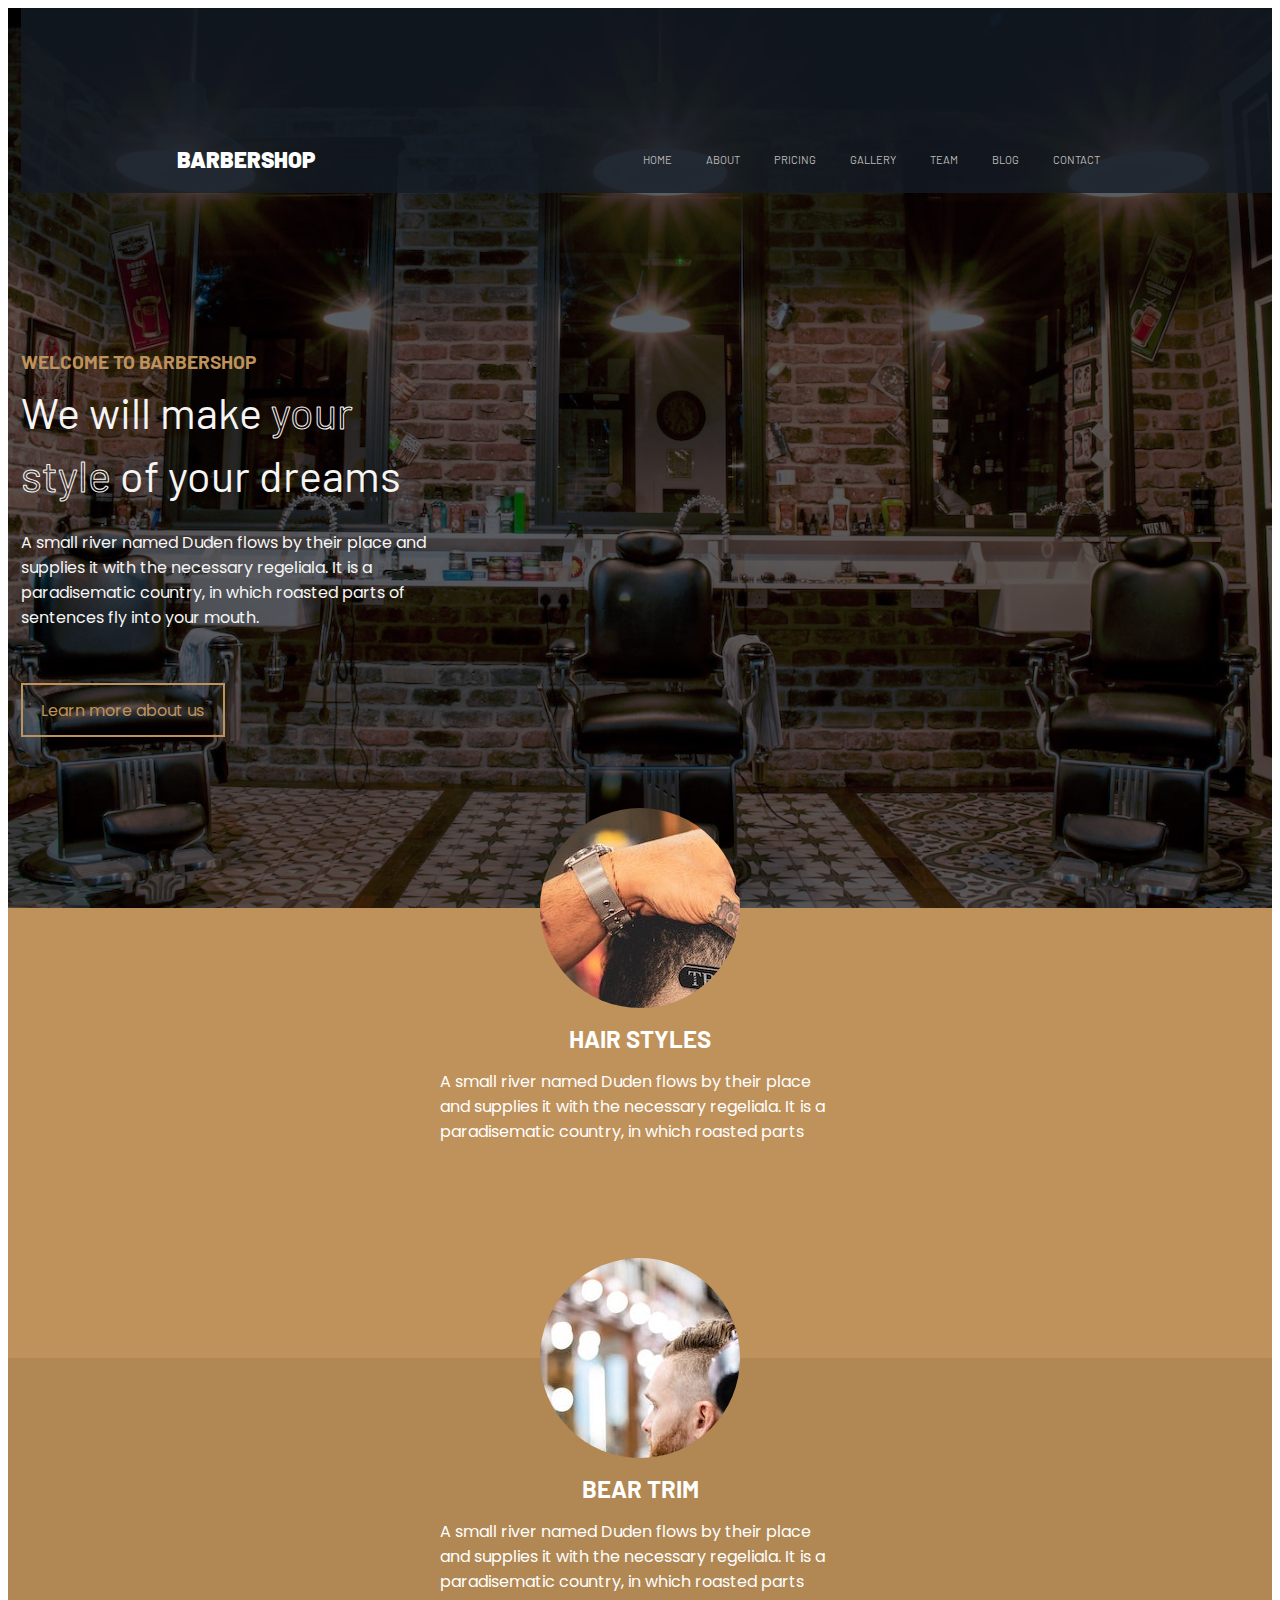
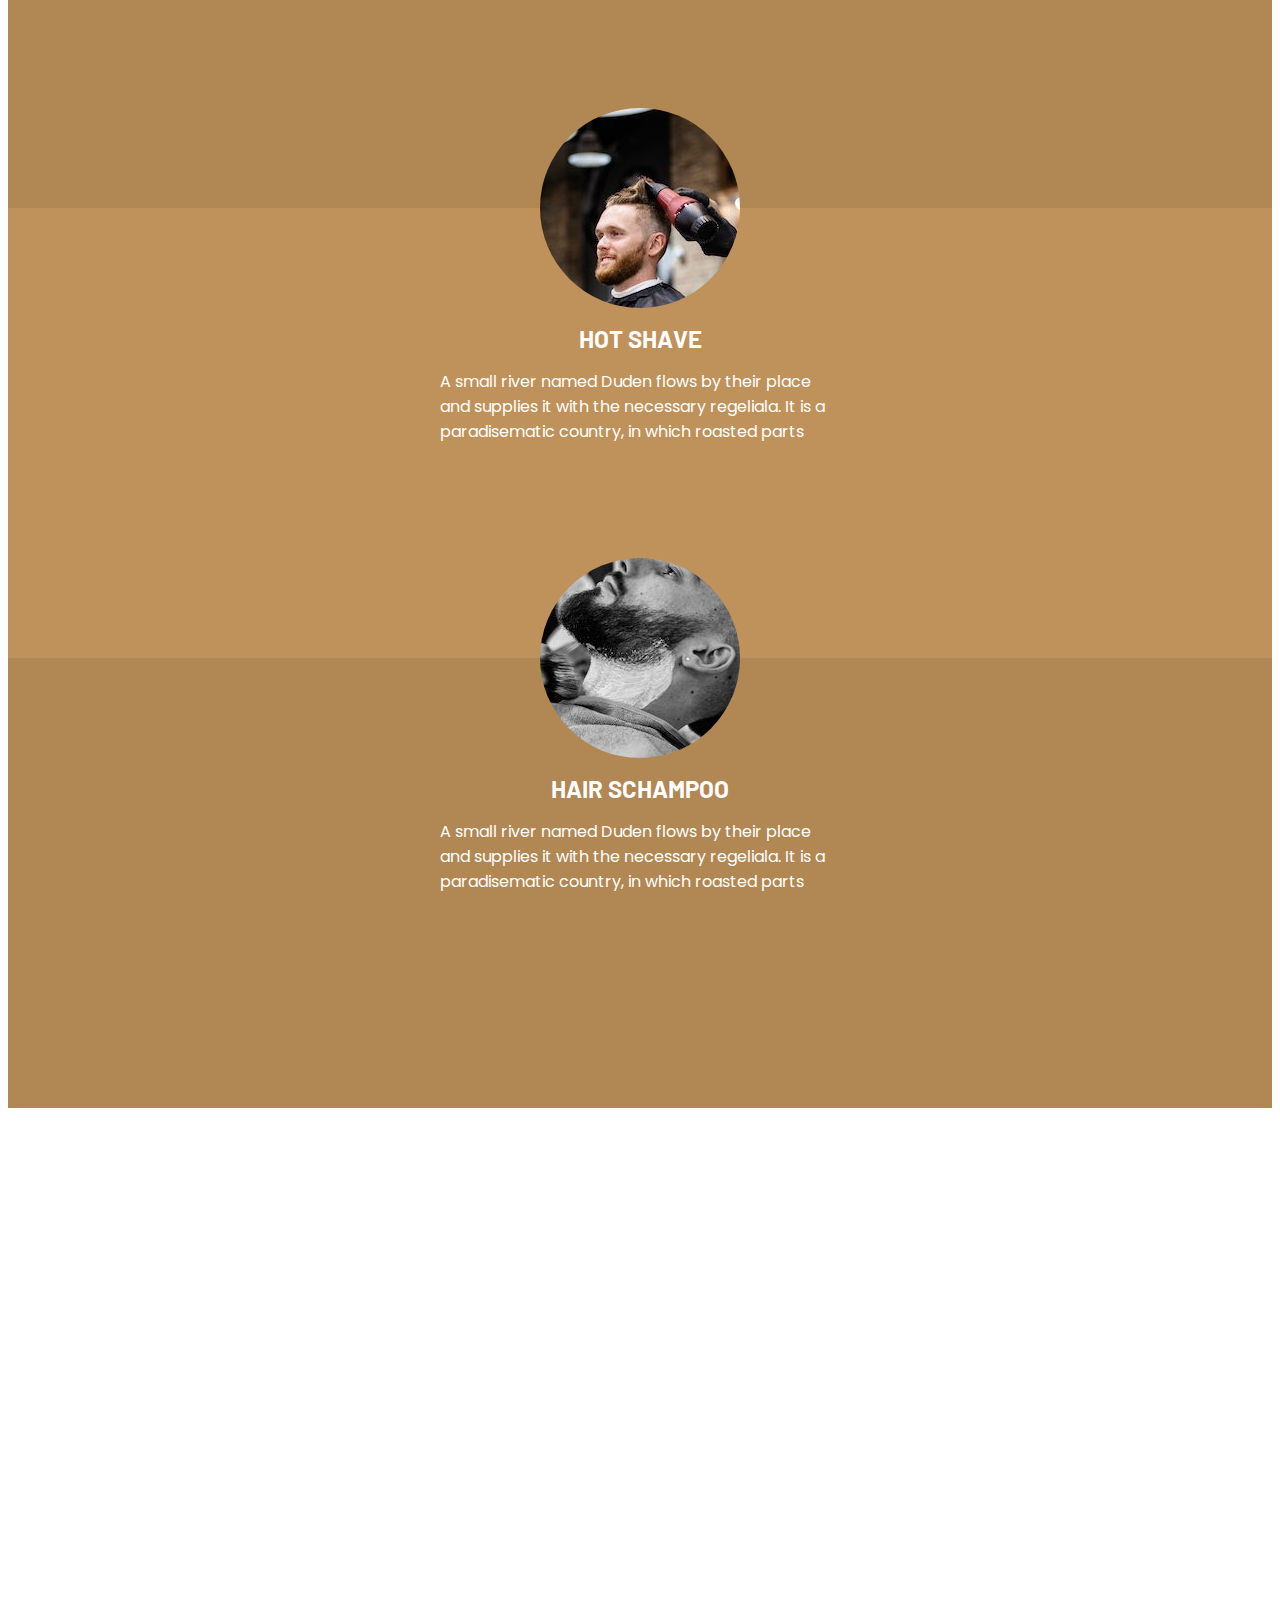
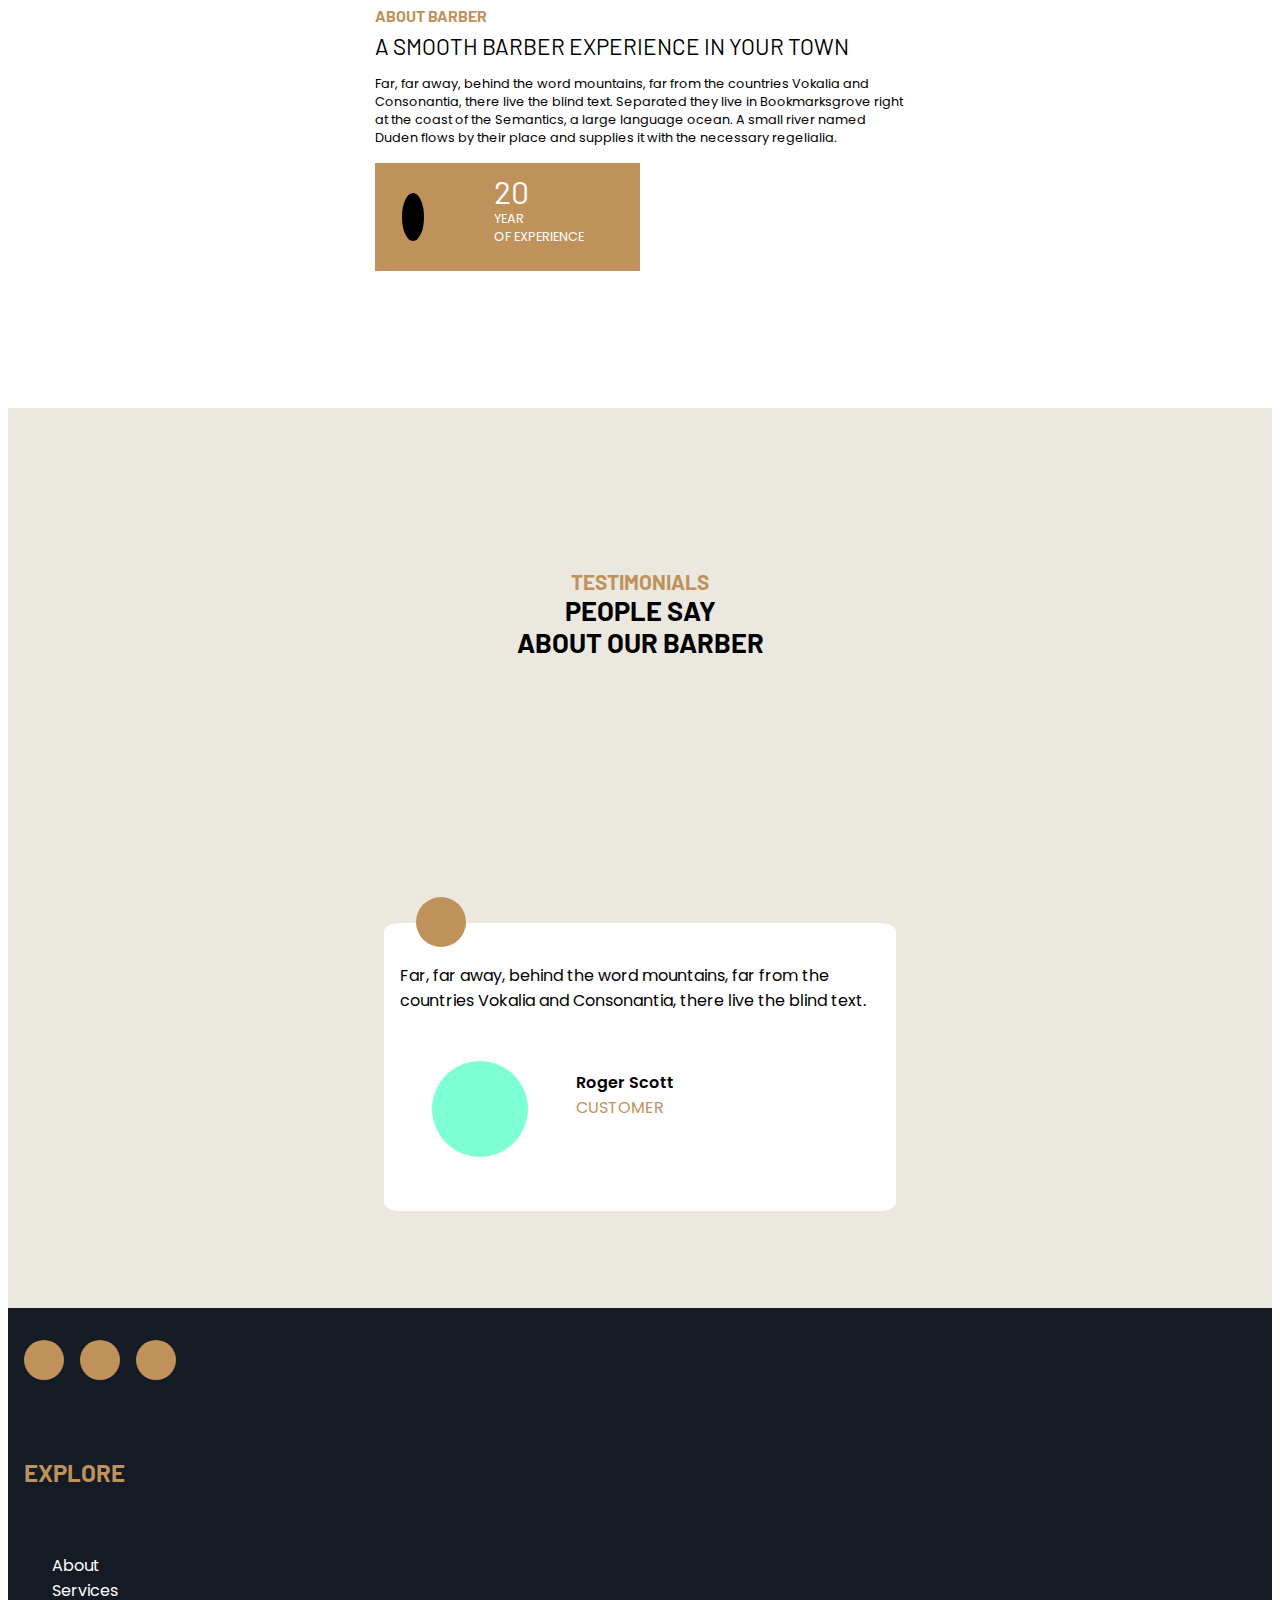
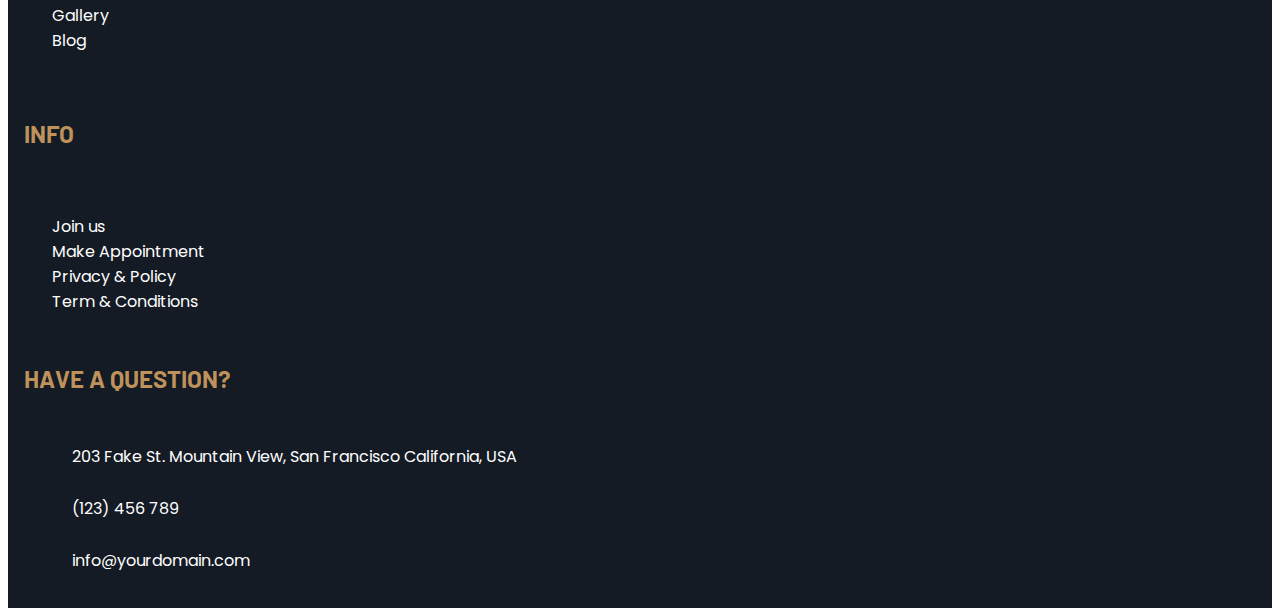
==== commit cd51c250: "Mobil first" ====
--- a/src/index.html
+++ b/src/index.html
@@ -13,218 +13,201 @@
     <link rel="preconnect" href="https://fonts.googleapis.com">
     <link rel="preconnect" href="https://fonts.gstatic.com" crossorigin>
     <link href="https://fonts.googleapis.com/css2?family=Barlow:wght@800&family=Poppins:wght@300&display=swap" rel="stylesheet">
+    <link rel="stylesheet" href="https://cdnjs.cloudflare.com/ajax/libs/font-awesome/6.2.0/css/all.min.css" integrity="sha512-xh6O/CkQoPOWDdYTDqeRdPCVd1SpvCA9XXcUnZS2FmJNp1coAFzvtCN9BmamE+4aHK8yyUHUSCcJHgXloTyT2A==" crossorigin="anonymous" referrerpolicy="no-referrer" />
+
 </head>
 
 <body>
-<!--- Container Grid ---------------------------------->
-    <div class="container">
-
-        <!--- Header ---------------------------------->
-        
-        <header class="header">
-            <div class="navbar">
-                <h1 id="home">Barbershop</h1>
-                <nav>
-                    <ul class="links">
-                        <li><a href="#home">Home</a></li>
-                        <li><a href="#about">About</a></li>
-                        <li><a href="#pricing">Pricing</a></li>
-                        <li><a href="#">Gallery</a></li>
-                        <li><a href="#">Team</a></li>
-                        <li><a href="#">Blog</a></li>
-                        <li><a href="#contact">Contact</a></li>
-                    </ul>
-                </nav>
-            </div>
-
-            <!--- Bakgrundsbild ------------------------>
+    <!--- Header ---------------------------------->
+    <header class="header">
+        <div class="navbar">
+            <h1 id="home">Barbershop</h1>
+            <nav>
+                <ul class="links">
+                    <li><a href="#home">Home</a></li>
+                    <li><a href="#about">About</a></li>
+                    <li><a href="#pricing">Pricing</a></li>
+                    <li><a href="#">Gallery</a></li>
+                    <li><a href="#">Team</a></li>
+                    <li><a href="#">Blog</a></li>
+                    <li><a href="#contact">Contact</a></li>
+                </ul>
+            </nav>
+        </div>
+
+        <!--- Bakgrundsbild ------------------------>    
+        <div class="image">
+            <img src="/Bilder/welcome_1500:996px:411K .jpe" alt="">
+        </div>
+        <h2 class="bakg_1">Welcome to Barbershop</h2>
+        <p class="bakg_2">We will make <span class="span_style">your</span></p>
+        <p class="bakg_3"><span class="span_style">style</span> of your dreams</p>
+        <p class="bakg_4">A small river named Duden flows by their place and <br>supplies it with the necessary regeliala. It is a <br>paradisematic country, in which roasted parts of <br>sentences fly into your mouth.</p>
+        <div class="bakg_5">
+            <a href="#about">Learn more about us</a>
+        </div>
+    </header>
+
+    <!--- Barber1 och 2 ------------------------>
+    <div class="barber-hight">
+    
+    <!--- Barber1 ------------------------------>
+    <div class="barber1" id="pricing">
+        <div class="barber1-style-img"></div>
+        <div class="barber-style-text">
+            <h2>Hair Styles</h2>
+            <p>A small river named Duden flows by their place and supplies it with the necessary regeliala. It is a <br> paradisematic country, in which roasted parts</p>
+        </div>
+    </div>    
             
-            <div class="image">
-                <img src="/Bilder/welcome_1500:996px:411K .jpe" alt="">
-            </div>
-            <h2 class="bakg_1">Welcome to Barbershop</h2>
-            <p class="bakg_2">We will make <span class="span_style">your</span></p>
-            <p class="bakg_3"><span class="span_style">style</span> of your dreams</p>
-            <p class="bakg_4">A small river named Duden flows by their place and <br>supplies it with the necessary regeliala. It is a <br>paradisematic country, in which roasted parts of <br>sentences fly into your mouth.</p>
-            <div class="bakg_5">
-                <a href="#about">Learn more about us</a>
-            </div>
-        </header>
-
-        <!--- Barber1 och 2 ------------------------>
-        <div class="barber-hight">
-        <!--- Barber1 ------------------------------>
-        <div class="barber1" id="pricing">
-            <div class="barber1-style-img"></div>
-            <div class="barber-style-text">
-                <h2>Hair Styles</h2>
-                <p>A small river named Duden flows by their place and supplies it with the necessary regeliala. It is a <br> paradisematic country, in which roasted parts</p>
-            </div>
-        </div>    
-            
-        <!--- Barber2 ------------------------------>
-        <div class="barber2">
-            <div class="barber2-style-img"></div>
-            <div class="barber-style-text">
-                <h2>Bear Trim</h2>
-                <p>A small river named Duden flows by their place and supplies it with the necessary regeliala. It is a <br> paradisematic country, in which roasted parts</p>
-            </div>
-        </div>     
-        </div> 
-
-        <!--- Barber3 och 4 ------------------------>
-        <div class="barber-hight">
-            <!--- Barber3 ------------------------------>
-        <div class="barber3">
+    <!--- Barber2 ------------------------------>
+    <div class="barber2">
+        <div class="barber2-style-img"></div>
+        <div class="barber-style-text">
+        <h2>Bear Trim</h2>
+            <p>A small river named Duden flows by their place and supplies it with the necessary regeliala. It is a <br> paradisematic country, in which roasted parts</p>
+        </div>
+    </div>     
+    </div> 
+
+    <!--- Barber3 och 4 ------------------------>
+    <div class="barber-hight">
+    <!--- Barber3 ------------------------------>
+    <div class="barber3">
             <div class="barber3-style-img"></div>
             <div class="barber-style-text">
                 <h2>Hot Shave</h2>
                 <p>A small river named Duden flows by their place and supplies it with the necessary regeliala. It is a <br> paradisematic country, in which roasted parts</p>
             </div>
-        </div> 
-
-        <!--- Barber4 ------------------------------>
-        <div class="barber4">
+    </div> 
+
+    <!--- Barber4 ------------------------------>
+    <div class="barber4">
             <div class="barber4-style-img"></div>
             <div class="barber-style-text">
                 <h2>Hair Schampoo</h2>
                 <p>A small river named Duden flows by their place and supplies it with the necessary regeliala. It is a <br> paradisematic country, in which roasted parts</p>
             </div>
-        </div>
-        </div>
+    </div>
         
-        <!--- About ------------------------------->
-
-        <div>
-            <div class="about">
-                <img src="" alt="">
+    <!--- About ------------------------------->
+    <div class="about">
+        <div class="about1">
+            <div class="about-image">
+                <img src="/Bilder/about_us_stor.jpeg" alt="">
+            </div>
+        </div>
+        <div class="about2">
+            <div class="about-text">
                 <h2>About barber</h2>
-                <p>A smooth barber <br>experience in your town</p>
-                <p>Far, far away, behind the word mountains, far from the <br>countries Vokalia and Consonantia, there live the blind text. <br> Separated they live in Bookmarksgrove right at the coast of the <br> Semantics, a large language ocean. A small river named <br> Duden flows by their place and supplies it with the necessary regelialia.</p>
-            </div>
-        
-            <div class="calendar">
-                <a href=""></a>'
-                <p>20</p>
-                <p>Year of <br>experience</p>
-            </div>    
-        </div>
-
-        <!--- Testimonials -------------------------->
-
-        <div class="testimonials">
+                <p class="about-p1">A smooth barber experience in your town
+                <p class="about-p2">Far, far away, behind the word mountains, far from the countries Vokalia and Consonantia, there live the blind text. Separated they live in Bookmarksgrove right at the coast of the Semantics, a large language ocean. A small river named Duden flows by their place and supplies it with the necessary regelialia.</p>
+                <div class="calendar">
+                    <div class="icon-div">
+                        <i class="fa-solid fa-calendar-days"></i>
+                    </div>
+                    <div class="calendar-div">
+                        <p class="calendar-p1">20</p>
+                        <p class="calendar-p2">Year <br> of experience</p>
+                    </div>
+                </div>
+            </div>
+        </div>
+    </div>     
+
+    <!--- Testimonials -------------------------->
+    <div class="testimonials">
+        <div class="testi-div">
             <h2>Testimonials</h2>
-            <p4>People say <br>about our barber</p4>
-
-            <div class="testimonial">
-                <i></i>
-                <p>Far, far away, behind the word <br> mountains, far from the countries <br> Vokalia and Consonantia, there live <br> the blind text.</p>
-                <div>
-                    <img src="" alt="">
+            <p>People say <br>about our barber</p4>
+        </div>
+    
+        <div class="testimonial-text-wrap">
+            <div class="quote-image">
+                <i class="fa-solid fa-quote-left"></i>
+            </div>
+            <p>Far, far away, behind the word mountains, far from the countries Vokalia and Consonantia, there live the blind text.</p>
+            <div class="testimonial-text-div">
+                <div class="div-roger">
+                    <div class="image-roger"></div>
+                </div>
+                <div class="div-stjärnor">
                     <ul>
-                        <li>
-                            <i></i>
-                            <i></i>
-                            <i></i>
-                            <i></i>
-                            <i></i>
-                        </li>
-                        <p>Roger Scott</p>
-                        <p>Customer</p>
-                    </ul>
-                </div>
-                <img src="" alt="">
-            </div>
-            <div class="testimonial">
-                <i></i>
-                <p>Far, far away, behind the word <br> mountains, far from the countries <br> Vokalia and Consonantia, there live <br> the blind text.</p>
-                <div>
-                    <img src="" alt="">
-                    <ul>
-                        <li>
-                            <i></i>
-                            <i></i>
-                            <i></i>
-                            <i></i>
-                            <i></i>
-                        </li>
-                        <p>Roger Scott</p>
-                        <p>Customer</p>
-                    </ul>
-                </div>
-                <img src="" alt="">
-            </div>
-            <div class="testimonial">
-                <i></i>
-                <p>Far, far away, behind the word <br> mountains, far from the countries <br> Vokalia and Consonantia, there live <br> the blind text.</p>
-                <div>
-                    <img src="" alt="">
-                    <ul>
-                        <li>
-                            <i></i>
-                            <i></i>
-                            <i></i>
-                            <i></i>
-                            <i></i>
-                        </li>
-                        <p>Roger Scott</p>
-                        <p>Customer</p>
-                    </ul>
-                </div>
-                <img src="" alt="">
-            </div>
-        </div>
-
-        <!--- Footer ------------------>
-
-        <footer>
-            <div>
-                <ul>
-                    <li><i></i></li>
-                    <li><i></i></li>
-                    <li><i></i></li>
-                </ul>
-            </div>
-
-            <div>
-                <h2>Explore</h2>
-                <ul>
-                    <li>About</li>
-                    <li>Services</li>
-                    <li>Gallery</li>
-                    <li>Blog</li>
-                </ul>
-            </div>
-
-            <div>
-                <h2>Info</h2>
-                <ul>
-                    <li>Join us</li>
-                    <li>Make Appointment</li>
-                    <li>Privacy & Policy</li>
-                    <li>Term & Conditions</li>
-                </ul>
-            </div>
-
-            <div>
-                <h2>Have a question?</h2>
-                    <ul>
-                        <li>
-                            <i></i>
-                            203 Fake St. Mountain View, San Francisco <br>California, USA
+                        <li class="stjärnor">
+                            <i class="fa-solid fa-star"></i>
+                            <i class="fa-solid fa-star"></i>
+                            <i class="fa-solid fa-star"></i>
+                            <i class="fa-solid fa-star"></i>
+                            <i class="fa-solid fa-star"></i>
                         </li>
                         <li>
-                            <i></i>
-                            <address><a href="tel:+123456789">(123) 456 789</a></address>
+                            <p class="p-roger">Roger Scott</p>
                         </li>
-                        <br>
                         <li>
-                            <i></i>
-                            <address><a href="mailto:info@yourdomain.com">info@yourdomain.com</a></address>
+                            <p class="p-customer">Customer</p>
                         </li>
                     </ul>
-            </div>    
+                </div>              
+            </div>
+        </div>
+    </div>            
+        
+    <!--- Footer ------------------>
+    <footer class="footer">
+        <div class="footer1">
+            <ul>
+                <li>
+                    <div>
+                        <i class="fa-brands fa-twitter"></i>
+                    </div>
+                </li>
+                <li>
+                    <div>
+                        <i class="fa-brands fa-facebook-f"></i>
+                    </div>
+                </li>
+                <li>
+                    <div>
+                        <i class="fa-brands fa-instagram"></i>
+                    </div>
+                </li>
+            </ul>
+        </div>    
+    
+        <div class="footer2">
+            <h2>Explore</h2>
+            <ul class="explore">
+                <li>About</li>
+                <li>Services</li>
+                <li>Gallery</li>
+                <li>Blog</li>
+            </ul>
+        </div>
+
+        <div class="footer3">
+            <h2>Info</h2>
+            <ul class="info">
+                <li>Join us</li>
+                <li>Make Appointment</li>
+                <li>Privacy & Policy</li>
+                <li>Term & Conditions</li>
+            </ul>
+        </div>
+
+        <div class="footer4">
+            <h2>Have a question?</h2>
+                <ul class="question">
+                    <li class="street">
+                        203 Fake St. Mountain View, San Francisco California, USA
+                    </li>
+                    <li class="phone">
+                        <address><a href="tel:+123456789">(123) 456 789</a></address>
+                    </li>
+                    <li class="email">
+                        <address><a href="mailto:info@yourdomain.com">info@yourdomain.com</a></address>
+                    </li>
+                </ul>
+        </div>       
         </footer>
-    </div>
 </body>
 </html>--- a/src/main.css
+++ b/src/main.css
@@ -1,7 +1,7 @@
 .container {
     display: grid;
     grid-template-columns: 1fr;
-    grid-template-rows: 99vh 99vh 99vh 99vh 99vh 99vh 99vh 99vh;
+    grid-template-rows: 100vh 100vh 100vh 100vh 100vh 100vh 100vh 100vh;
     grid-template-areas:
     "header"
     "barber1"
@@ -14,13 +14,14 @@
 }
 
 .header {
-grid-area: header;
-background-image: url("/Bilder/welcome_1500:996px:411K\ .jpeg");
-background-color: rgba(20, 27, 37, 0.7);
-background-size: cover;
-background-position: center;
-background-blend-mode:darken ;
-position: relative;
+    grid-area: header;
+    background-image: url("/Bilder/welcome_1500:996px:411K\ .jpeg");
+    background-color: rgba(20, 27, 37, 0.7);
+    background-size: cover;
+    background-position: center;
+    background-blend-mode:darken ;
+    position: relative;
+    height: 100vh;
 }
 
 .barber1 {
@@ -64,19 +65,196 @@
 }
 
 .about {
-background-color: white; 
-grid-area: about;
-}
+    background-color: white; 
+    grid-area: about;
+    min-height: 50vh;
+    margin-left: 1rem;
+    margin-right: 1rem;
+}
+
 
 .testimonials {
-background-color:rgb(235 232 222);
-grid-area: testi;
-}
-
-footer {
-background-color:rgb(20 27 37);
-grid-area: footer;
-}
+    background-color: rgb(234 232 223);
+    height: 100vh;
+    grid-area: testi;
+    display: flex; 
+    flex-direction: column;
+    align-items: center;
+    justify-content: space-around;
+}
+
+.footer {
+    max-height: 100vh;
+    background-color: rgba(20, 27, 37);
+}
+
+/* bakgrundsbild och position-about text */
+
+.image {
+    height: auto;
+    width: fit-content;
+    }
+
+/* --- navbar ------------------------ */
+
+.header:first-child {
+    padding-left: 1vw;
+    } 
+    
+    .navbar {
+    display: flex;
+    justify-content: space-around;
+    align-items: center;
+    background-color: rgba(20, 27, 37, 0.8);
+    height: 7.5vh;
+    padding-top: 13vh;
+    text-transform: uppercase;
+    }
+    
+    h1 {
+    color:white;
+    font-size: 1.4em;
+    font-weight: 900;
+    }
+    
+    .links {
+    padding: 0px;
+    list-style: none;
+    }
+    
+    .links li {
+    display: inline;
+    padding: 0 15px 0 15px;
+    }
+    
+    .links li a {
+    color: rgb(186 185 183);
+    font-family: 'Barlow', sans-serif;
+    text-decoration: none;
+    font-size: 0.7rem;
+    }
+    
+    .links li a:hover {
+    color: rgb(191 146 91)
+    }
+    
+    /* bakgrundsbild och position-abs text */
+    
+    .image {
+    height: auto;
+    width: fit-content;
+    }
+    
+    .bakg_1 {
+    color: rgb(191 146 91);
+    position: absolute;   
+    top: 38vh;
+    font-size: 1.2rem
+    }
+    
+    .bakg_2 {
+    color: whitesmoke;
+    position: absolute;
+    top: 42vh;
+    font-size: 2.7rem;
+    font-family: 'Barlow', sans-serif;
+    }
+    
+    .bakg_3 {
+    color: whitesmoke;
+    position: absolute;
+    top: 49vh;
+    font-size: 2.7rem;
+    font-family: 'Barlow', sans-serif;
+    }
+    
+    .span_style {
+    font-family: 'Barlow', sans-serif;
+    color: transparent;
+    -webkit-text-stroke: 1px whitesmoke;
+    }
+    
+    .bakg_4 {
+    position: absolute;
+    color: whitesmoke;
+    position: absolute;
+    top: 58vh;
+    font-size: 1rem;
+    }
+    
+    .bakg_5 {   
+    position: absolute;
+    display: flex;
+    justify-content: center;
+    align-items: center;
+    height: 50px;
+    width: 200px;
+    border: 2px solid rgb(191 146 91); 
+    top: 75vh;
+    font-size: 1rem;
+    }
+    
+    .bakg_5 a{
+    color: rgb(191 146 91);
+    text-decoration: none;
+    }
+    
+    /* --- Barber Flex -------------- */
+    
+    .barber1-style-img {
+        min-height: 200px;
+        width: 200px;
+        background-image: url("/Bilder/barber1.jpeg");
+        margin-top: -100px;
+        border-radius: 50%;
+        z-index: 1;
+    }
+    
+    .barber2-style-img {
+        min-height: 200px;
+        width: 200px;
+        background-image: url("/Bilder/barber2.jpeg");
+        margin-top: -100px;
+        border-radius: 50%;
+        z-index: 1;
+    }
+    
+    .barber3-style-img {
+        min-height: 200px;
+        width: 200px;
+        background-image: url("/Bilder/barber3.jpeg");
+        margin-top: -100px;
+        border-radius: 50%;
+        z-index: 1;
+    }
+    
+    .barber4-style-img {
+        min-height: 200px;
+        width: 200px;
+        background-image: url("/Bilder/barber4.jpeg");
+        margin-top: -100px;
+        border-radius: 50%;
+        z-index: 1;
+    }
+    
+    .barber-style-text {
+        height: 200px;
+        width: 400px;
+    }
+    
+    .barber-style-text h2 {
+        text-align: center;
+        margin: 1rem;
+        color: white;
+    }
+    
+    .barber-style-text p {
+        color: white;
+    }
+    
+    .barber-hight {
+        min-height: 100%;
+    }
 
 /* allmänt */
 
@@ -90,163 +268,336 @@
 text-transform: uppercase;
 }
 
-/* navbar */
-
-.header:first-child {
-padding-left: 1vw;
+/* --- About us --------------------- */
+
+.about1 {
+    display: flex;
+    justify-content: center;
+}
+
+.about-image {
+    height: 50vh;
+}
+
+.about-image img {
+    max-height: 100%;
+    width: 400px;
+    object-fit: cover;   
+}
+
+.about2 {
+    min-height: 50vh;
+    display: flex;
+    justify-content: center;
+}
+
+.about-text {
+    margin: 0;
+    padding: 0;
+    min-width: 300px;
+    max-width: 530px;
+}
+
+.about-text h2 {
+    padding-top: 3rem;
+    color: rgb(191 146 91);
+    font-size: 1rem;
+}
+
+.about-p1 {
+    padding-top: 0.5rem;
+    text-transform: uppercase;
+    font-family: 'Barlow', sans-serif;
+    font-size: 1.4rem;
+}
+
+.about-p2 {
+    padding: 1rem 0;
+    font-size: 0.8rem;
+}
+
+.calendar {
+    background-color:
+    rgb(191 146 91);
+    height: 12vh;
+    width: 50%;
+    position: relative;
+    display: flex;
+    align-items: center;
+}
+
+.icon-div {
+    position: absolute;
+    margin-left: 10%;
+    border-radius: 50%;
+    background-color: black;
+}
+
+.fa-solid {
+    padding: 0.7rem;
+    font-size: xx-large;
+    color: white;
+}
+
+.calendar-div {
+    position: absolute;
+    margin-left: 45%; 
+    height: 12vh;
+}
+
+.calendar-p1 {
+    color: white;
+    font-family: 'Barlow', 'sans-serif';
+    font-size: 2rem;
+    padding-top: 1vh;
+}
+
+.calendar-p2 {
+    color: white;
+    font-size: 0.8rem; 
+    text-transform: uppercase;
+    padding-bottom: 1vh;
+}    
+
+/* --- Testimonial --------------------- */
+
+.testi-div {
+    height: 10rem;
+    width: 25rem;
+    text-align: center;
+    margin-top: 4rem;
 } 
 
-.navbar {
-display: flex;
-justify-content: space-around;
-align-items: center;
-background-color: rgba(20, 27, 37, 0.8);
-height: 7.5vh;
-padding-top: 13vh;
-text-transform: uppercase;
-}
-
-h1 {
-color:white;
-font-size: 1.4em;
-font-weight: 900;
-}
-
-.links {
-padding: 0px;
-list-style: none;
-}
-
-.links li {
-display: inline;
-padding: 0 15px 0 15px;
-}
-
-.links li a {
-color: rgb(186 185 183);
-font-family: 'Barlow', sans-serif;
-text-decoration: none;
-font-size: 0.7rem;
-}
-
-.links li a:hover {
-color: rgb(191 146 91)
-}
-
-/* bakgrundsbild och position-abs text */
-
-.image {
-height: auto;
-width: fit-content;
-}
-
-.bakg_1 {
-color: rgb(191 146 91);
-position: absolute;   
-top: 38vh;
-font-size: 1.2rem
-}
-
-.bakg_2 {
-color: whitesmoke;
-position: absolute;
-top: 42vh;
-font-size: 2.7rem;
-font-family: 'Barlow', sans-serif;
-}
-
-.bakg_3 {
-color: whitesmoke;
-position: absolute;
-top: 49vh;
-font-size: 2.7rem;
-font-family: 'Barlow', sans-serif;
-}
-
-.span_style {
-font-family: 'Barlow', sans-serif;
-color: transparent;
--webkit-text-stroke: 1px whitesmoke;
-}
-
-.bakg_4 {
-position: absolute;
-color: whitesmoke;
-position: absolute;
-top: 58vh;
-font-size: 1rem;
-}
-
-.bakg_5 {   
-position: absolute;
-display: flex;
-justify-content: center;
-align-items: center;
-height: 50px;
-width: 200px;
-border: 2px solid rgb(191 146 91); 
-top: 75vh;
-font-size: 1rem;
-}
-
-.bakg_5 a{
-color: rgb(191 146 91);
-text-decoration: none;
-}
-
-/* --- Barber Flex -------------- */
-
-.barber1-style-img {
-    min-height: 200px;
-    width: 200px;
-    background-image: url("/Bilder/barber1.jpeg");
-    margin-top: -100px;
+.testi-div h2 {
+    color:rgb(191 146 91);
+    font-size: 1.3rem;
+} 
+
+.testi-div p {
+    text-transform: uppercase;
+    font-size: 1.7rem;
+    font-family: 'Barlow', 'sans-serif';
+    font-weight: 700;
+} 
+
+
+.testimonial-text-wrap {
+    height: 18rem;
+    width: 32rem;
+    background-color: white;
+    border-radius: 3%;
+}
+
+.testimonial-text-wrap > p { 
+    margin: 1rem
+    
+}
+
+.quote-image {
+    height: 50px;
+    width: 50px;
+    background-color: rgb(191 146 91);
     border-radius: 50%;
-    z-index: 1;
-}
-
-.barber2-style-img {
-    min-height: 200px;
-    width: 200px;
-    background-image: url("/Bilder/barber2.jpeg");
-    margin-top: -100px;
+    margin-top: -5%;
+    margin-left: 2rem
+}
+
+.fa-quote-left {
+    
+}
+
+.testimonial-text-div {
+    height: 10rem;
+    width: 30rem; 
+    background-color: white;
+    display: block;
+    margin: auto;
+}
+
+.div-roger {
+    height: 10rem;
+    width: 10rem; 
+    background-color: white;
+    text-align: center;
+    float: left;
+}
+
+.image-roger {
+    background-image: url("/Bilder/austin-distel-jpHw8ndwJ_Q-unsplash.jpeg");
+    background-color: aquamarine;
+    background-size: cover;
+    height: 6rem;
+    width: 6rem;
     border-radius: 50%;
-    z-index: 1;
-}
-
-.barber3-style-img {
-    min-height: 200px;
-    width: 200px;
-    background-image: url("/Bilder/barber3.jpeg");
-    margin-top: -100px;
+   
+    display: inline-block;
+    margin-top: 2rem;
+}
+
+.div-stjärnor {
+    height: 10rem;
+    width: 20rem;
+    display: inline-block;
+}
+
+.stjärnor {
+    
+}
+
+.testimonial-text-wrap ul {
+    display: flex;
+    flex-direction: column;
+    align-items: left;
+    justify-content: space-around;
+    padding: 1rem;
+}
+
+.testimonial-text-wrap ul li {
+    list-style-type: none;
+}
+
+.fa-star {
+    font-size: 15px;
+    padding-left: 0;
+    color:rgb(191 146 91);
+}
+
+.p-roger {
+    font-weight: 600;    
+}
+
+.p-customer {
+    color: rgb(191 146 91);
+    text-transform: uppercase;
+}
+
+/* --- Footer -------------------------- */
+
+.footer1 {
+    min-height: 13vh;
+}
+
+.footer2 {
+    min-height: 29vh;
+    display: flex;
+    flex-direction: column;
+    justify-content: space-around;
+}
+  
+.footer3 {
+    min-height: 29vh;
+    display: flex;
+    flex-direction: column;
+    justify-content: space-around
+}
+
+.footer4 {
+    min-height: 29vh;
+    display: flex;
+    flex-direction: column;
+    justify-content: space-around
+}
+
+.footer1, .footer2, .footer3, .footer4 * {
+    margin-left: 1rem;
+} 
+
+.footer1 ul {
+    display: flex;
+}
+
+.footer1 ul div {
+    height: 40px;
+    width: 40px;
+    line-height: 40px;
+    background-color: rgb(191 146 91);
+    margin-top: 2rem;
+    margin-right: 1rem;
     border-radius: 50%;
-    z-index: 1;
-}
-
-.barber4-style-img {
-    min-height: 200px;
-    width: 200px;
-    background-image: url("/Bilder/barber4.jpeg");
-    margin-top: -100px;
-    border-radius: 50%;
-    z-index: 1;
-}
-
-.barber-style-text {
-    height: 200px;
-    width: 400px;
-}
-
-.barber-style-text h2 {
     text-align: center;
-    margin: 1rem;
-    color: white
-}
-
-.barber-style-text p {
+
+}
+
+.footer ul {
+    list-style-type: none;
     color: white;
-}
-
-.barber-hight {
-    min-height: 100%;
+    padding: 0;
+}
+
+.footer li {
+    list-style-type: none;
+    color: white;
+}
+
+.footer h2 {
+    color:rgb(191 146 91);
+}
+
+address {
+    display: inline-block;
+    font-style: normal;
+}
+
+address a {
+    text-decoration: none;
+    color: white;
+}
+
+.question li {
+    margin-top: 1vh;
+    margin-bottom: 1vh;
+    padding-top: 1vh;
+    padding-bottom: 1vh;
+}
+
+.footer2 li::before, .footer3 li::before {
+    font-family: "Font Awesome 5 Free"; 
+    font-weight: 900; 
+    content: "\f054";
+    display: inline-block;
+    margin-right: 1rem;
+    font-style: normal;
+    font-variant: normal;
+    text-rendering: auto;
+    -webkit-font-smoothing: antialiased;
+}
+
+.street::before{
+    font-family: "Font Awesome 5 Free"; 
+    font-weight: 900; 
+    content: "\f279";
+    display: inline-block;
+    font-style: normal;
+    font-variant: normal;
+    text-rendering: auto;
+    -webkit-font-smoothing: antialiased;
+    color: rgb(191 146 91);
+    margin-left: -1rem;
+    margin-right: 2rem;
+}
+
+.phone::before{
+    font-family: "Font Awesome 5 Free"; 
+    font-weight: 900; 
+    content: "\f095";
+    display: inline-block;
+    font-style: normal;
+    font-variant: normal;
+    text-rendering: auto;
+    -webkit-font-smoothing: antialiased;
+    color: rgb(191 146 91);
+    margin-left: -1rem;
+}
+
+.email::before{
+    font-family: "Font Awesome 5 Free"; 
+    font-weight: 900; 
+    content: "\f0e0";
+    display: inline-block;
+    font-style: normal;
+    font-variant: normal;
+    text-rendering: auto;
+    -webkit-font-smoothing: antialiased;
+    color: rgb(191 146 91);
+    margin-left: -1rem;
 }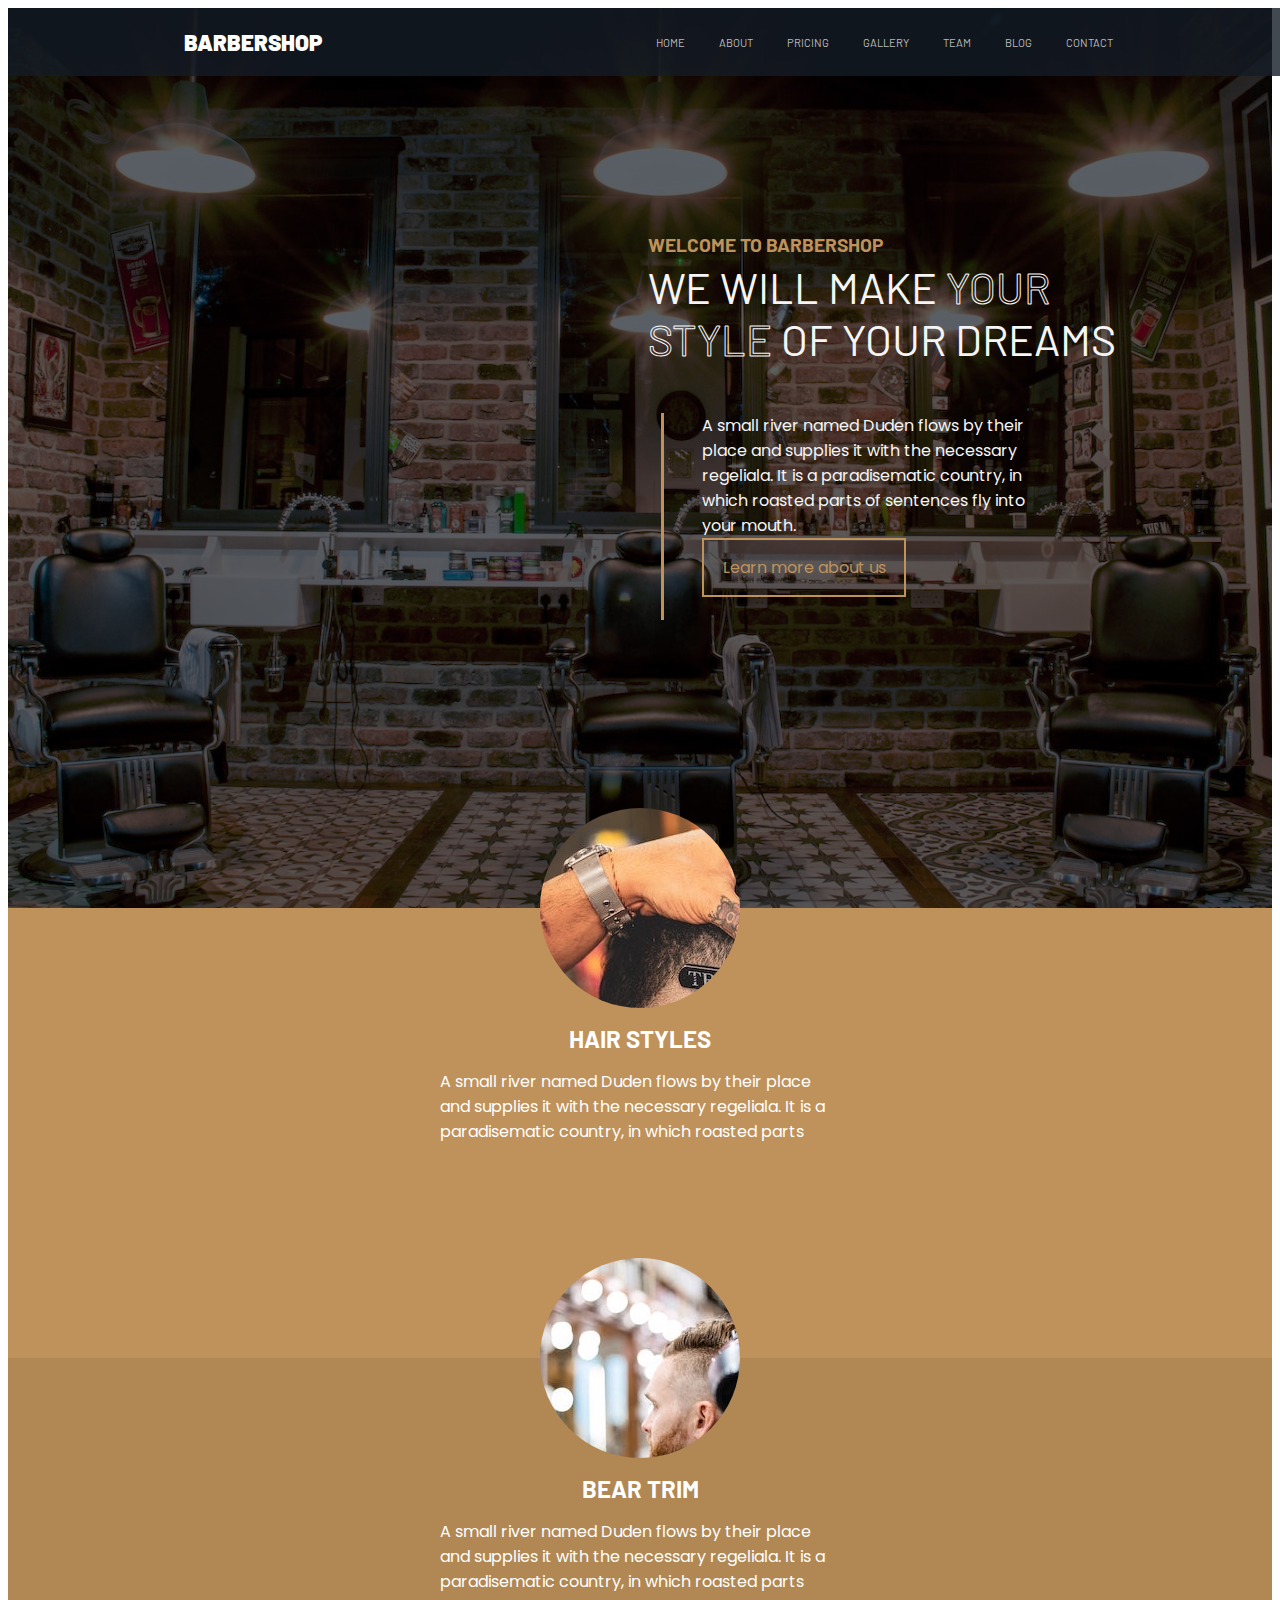
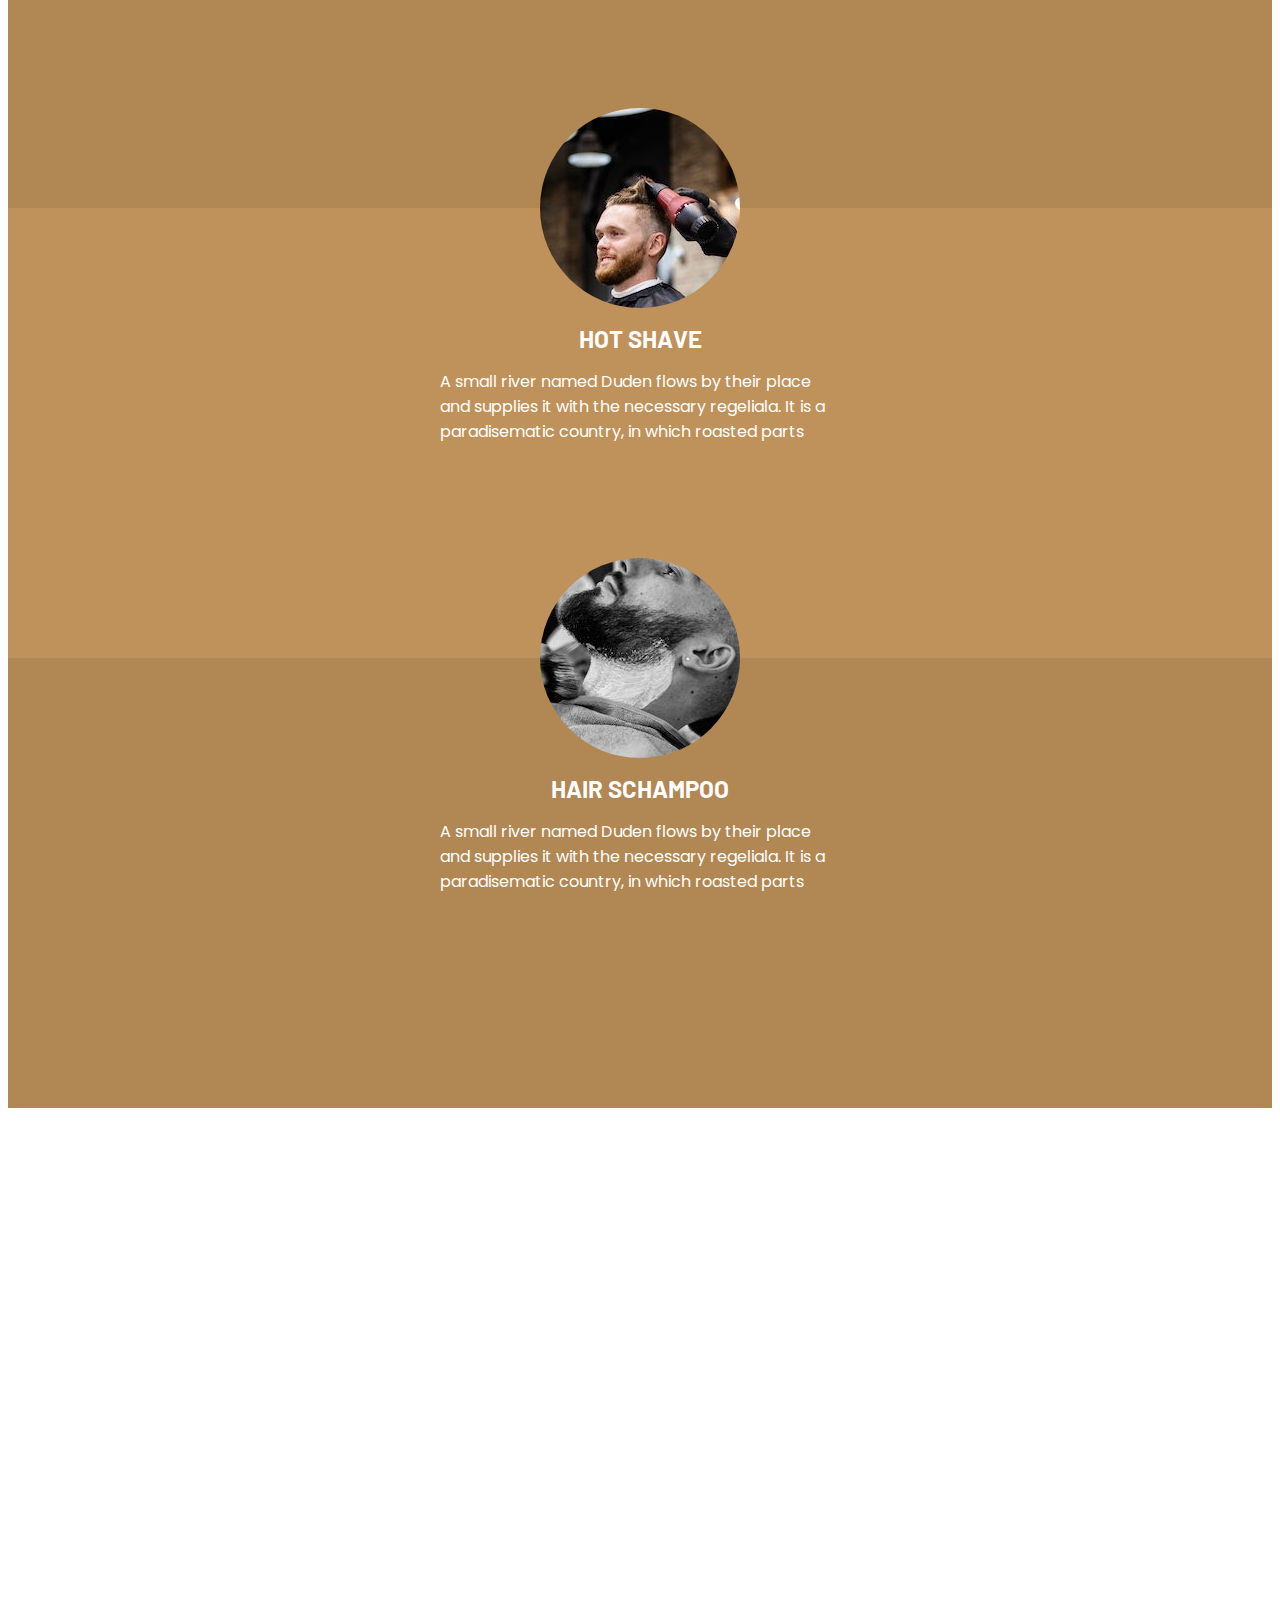
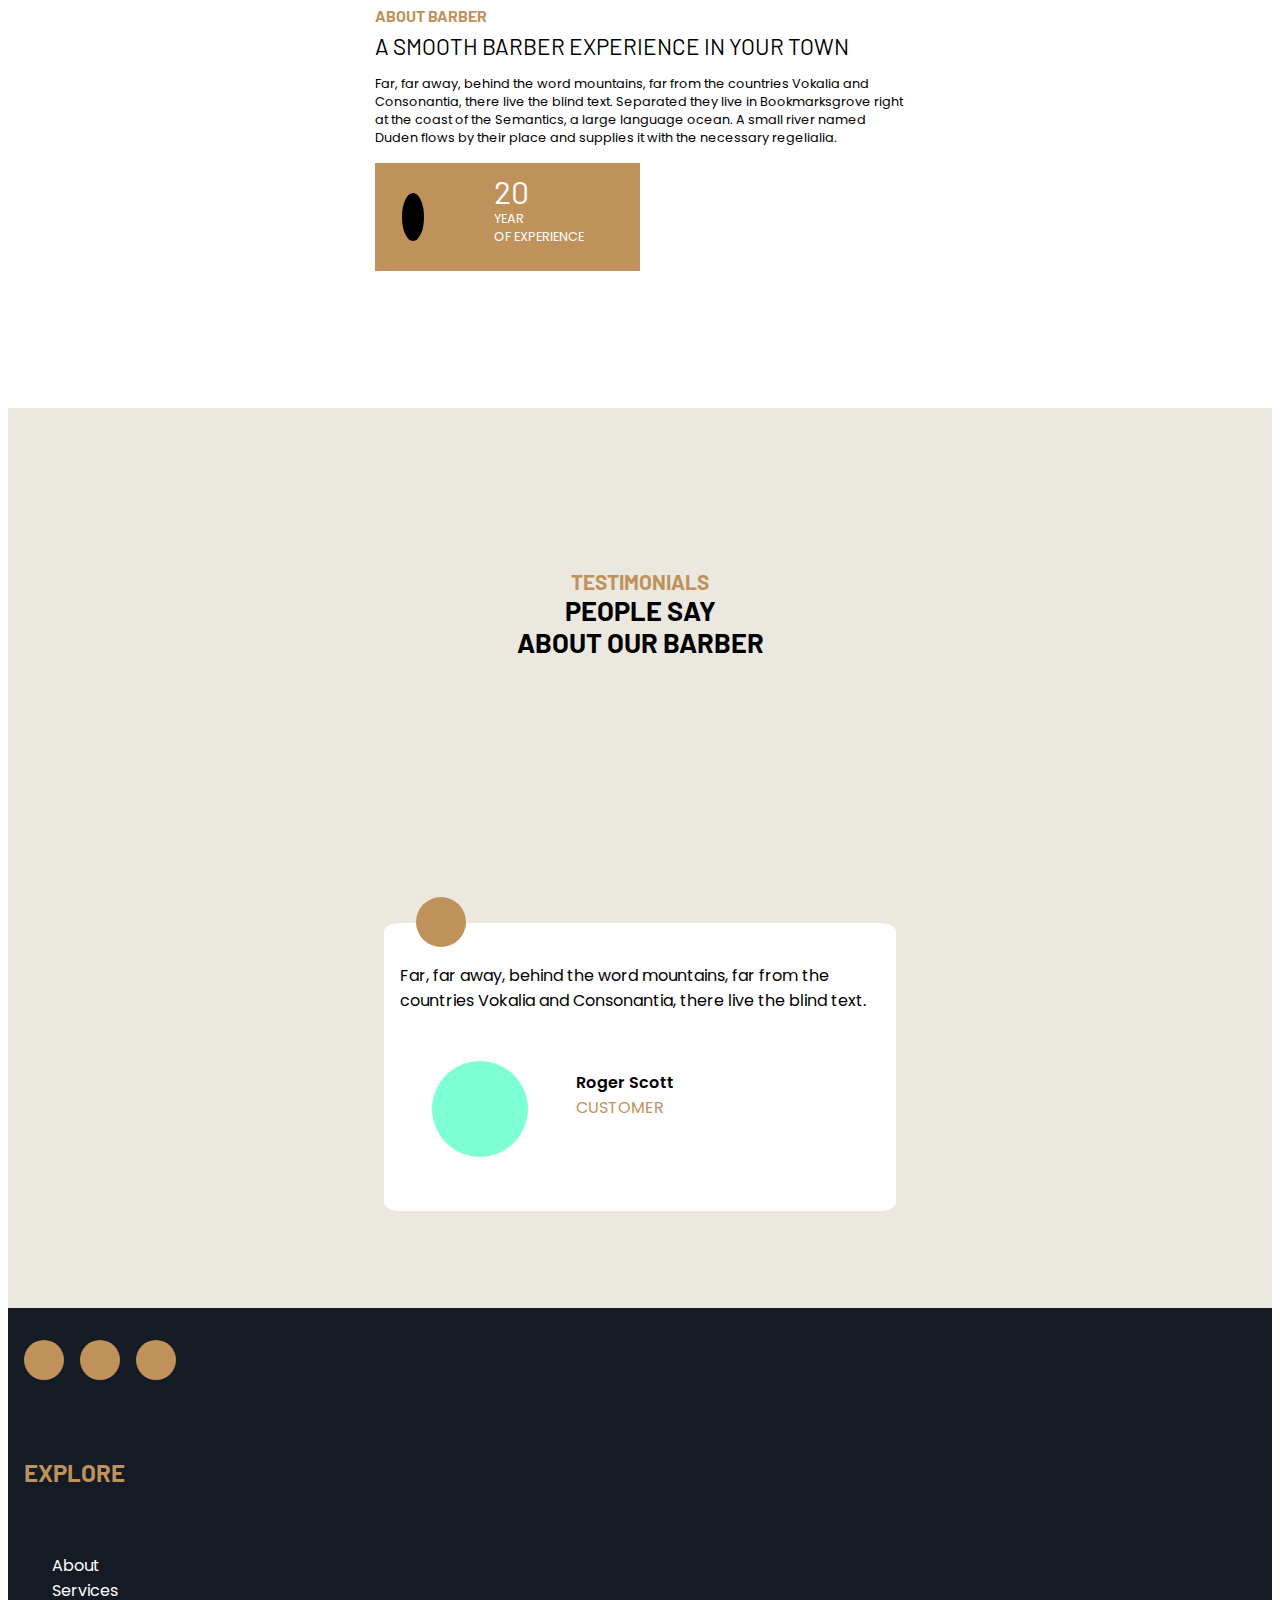
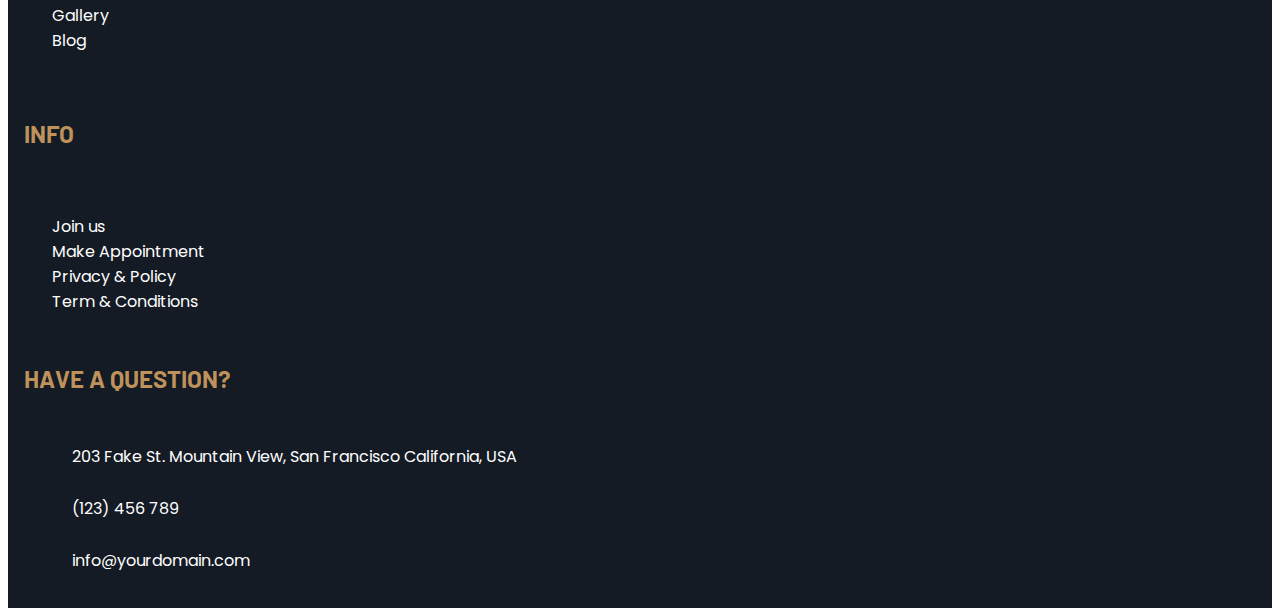
==== commit 904318e7: "Ändring header" ====
--- a/src/index.html
+++ b/src/index.html
@@ -36,15 +36,16 @@
         </div>
 
         <!--- Bakgrundsbild ------------------------>    
-        <div class="image">
-            <img src="/Bilder/welcome_1500:996px:411K .jpe" alt="">
-        </div>
-        <h2 class="bakg_1">Welcome to Barbershop</h2>
-        <p class="bakg_2">We will make <span class="span_style">your</span></p>
-        <p class="bakg_3"><span class="span_style">style</span> of your dreams</p>
-        <p class="bakg_4">A small river named Duden flows by their place and <br>supplies it with the necessary regeliala. It is a <br>paradisematic country, in which roasted parts of <br>sentences fly into your mouth.</p>
-        <div class="bakg_5">
-            <a href="#about">Learn more about us</a>
+        <div class="bakg-wrap1">
+            <h2 class="bakg-h2">Welcome to Barbershop</h2>           
+            <p class="bakg-text-styling">We will make <span class="span_style">your <br> style</span> of your dreams</p>
+        </div>
+        <div class="bakg-wrap2">  
+            <p class="bakg-p3">A small river named Duden flows by their place and supplies it with the necessary regeliala. It is a paradisematic country, in which roasted parts of sentences fly into your mouth.</p>
+            
+            <div class="bakg-länk">
+                <a href="#about">Learn more about us</a>
+            </div>
         </div>
     </header>
 
--- a/src/main.css
+++ b/src/main.css
@@ -17,11 +17,10 @@
     grid-area: header;
     background-image: url("/Bilder/welcome_1500:996px:411K\ .jpeg");
     background-color: rgba(20, 27, 37, 0.7);
+    height: 100vh;
     background-size: cover;
     background-position: center;
-    background-blend-mode:darken ;
-    position: relative;
-    height: 100vh;
+    background-blend-mode: darken ;
 }
 
 .barber1 {
@@ -88,116 +87,109 @@
     background-color: rgba(20, 27, 37);
 }
 
-/* bakgrundsbild och position-about text */
-
-.image {
-    height: auto;
-    width: fit-content;
-    }
-
-/* --- navbar ------------------------ */
-
-.header:first-child {
-    padding-left: 1vw;
-    } 
-    
-    .navbar {
+/* --- Header ------------------- */
+
+/* --- Navbar ------------------- */
+.navbar {
     display: flex;
     justify-content: space-around;
     align-items: center;
     background-color: rgba(20, 27, 37, 0.8);
     height: 7.5vh;
-    padding-top: 13vh;
+    width: 100%;
     text-transform: uppercase;
-    }
-    
-    h1 {
+    position: absolute;
+    }
+
+h1 {
     color:white;
     font-size: 1.4em;
     font-weight: 900;
-    }
-    
-    .links {
+    padding-left: 1rem;
+}
+
+.links {
     padding: 0px;
-    list-style: none;
-    }
-    
-    .links li {
+    }
+
+.links li {
     display: inline;
     padding: 0 15px 0 15px;
-    }
-    
-    .links li a {
+    font-size: small;
+    list-style-type: none;
+}
+
+.links li a {
     color: rgb(186 185 183);
     font-family: 'Barlow', sans-serif;
     text-decoration: none;
     font-size: 0.7rem;
     }
-    
+
     .links li a:hover {
-    color: rgb(191 146 91)
-    }
-    
-    /* bakgrundsbild och position-abs text */
-    
-    .image {
-    height: auto;
-    width: fit-content;
-    }
-    
-    .bakg_1 {
-    color: rgb(191 146 91);
-    position: absolute;   
-    top: 38vh;
-    font-size: 1.2rem
-    }
-    
-    .bakg_2 {
+        color: rgb(191 146 91)
+        }
+
+/* --- Bakgrundstext -------------- */
+
+.bakg-wrap1 {
+    height: 22vh;
+    width: 45%;
+    position: absolute;
+    margin-top: 25vh;
+    margin-left: 50%;
+}
+
+.bakg-wrap2 {
+    height: 23vh;
+    width: 30%;
+    position: absolute;
+    margin-top: 45vh;
+    margin-left: 51%;
+    border-left: 3px solid rgb(191 146 91);
+}
+
+.bakg-h2 {
+    color: rgb(191 146 91);
+    font-size: 1.2rem;
+    margin-bottom: 0.6vh;
+}
+
+.bakg-text-styling {
     color: whitesmoke;
-    position: absolute;
-    top: 42vh;
     font-size: 2.7rem;
     font-family: 'Barlow', sans-serif;
-    }
-    
-    .bakg_3 {
-    color: whitesmoke;
-    position: absolute;
-    top: 49vh;
-    font-size: 2.7rem;
-    font-family: 'Barlow', sans-serif;
-    }
-    
-    .span_style {
+    margin: 0;
+    text-transform: uppercase;
+}
+
+.span_style {
     font-family: 'Barlow', sans-serif;
     color: transparent;
     -webkit-text-stroke: 1px whitesmoke;
     }
-    
-    .bakg_4 {
-    position: absolute;
+
+
+.bakg-p3 {
     color: whitesmoke;
-    position: absolute;
-    top: 58vh;
     font-size: 1rem;
-    }
-    
-    .bakg_5 {   
-    position: absolute;
-    display: flex;
-    justify-content: center;
-    align-items: center;
-    height: 50px;
+    margin-left: 10%;
+}
+
+.bakg-länk {   
     width: 200px;
     border: 2px solid rgb(191 146 91); 
-    top: 75vh;
-    font-size: 1rem;
-    }
-    
-    .bakg_5 a{
+    font-size: 1rem;    
+    text-align: center;
+    padding: 15px 0;
+    margin-left: 10%;
+    
+}
+
+.bakg-länk a {
     color: rgb(191 146 91);
     text-decoration: none;
-    }
+}
     
     /* --- Barber Flex -------------- */
     
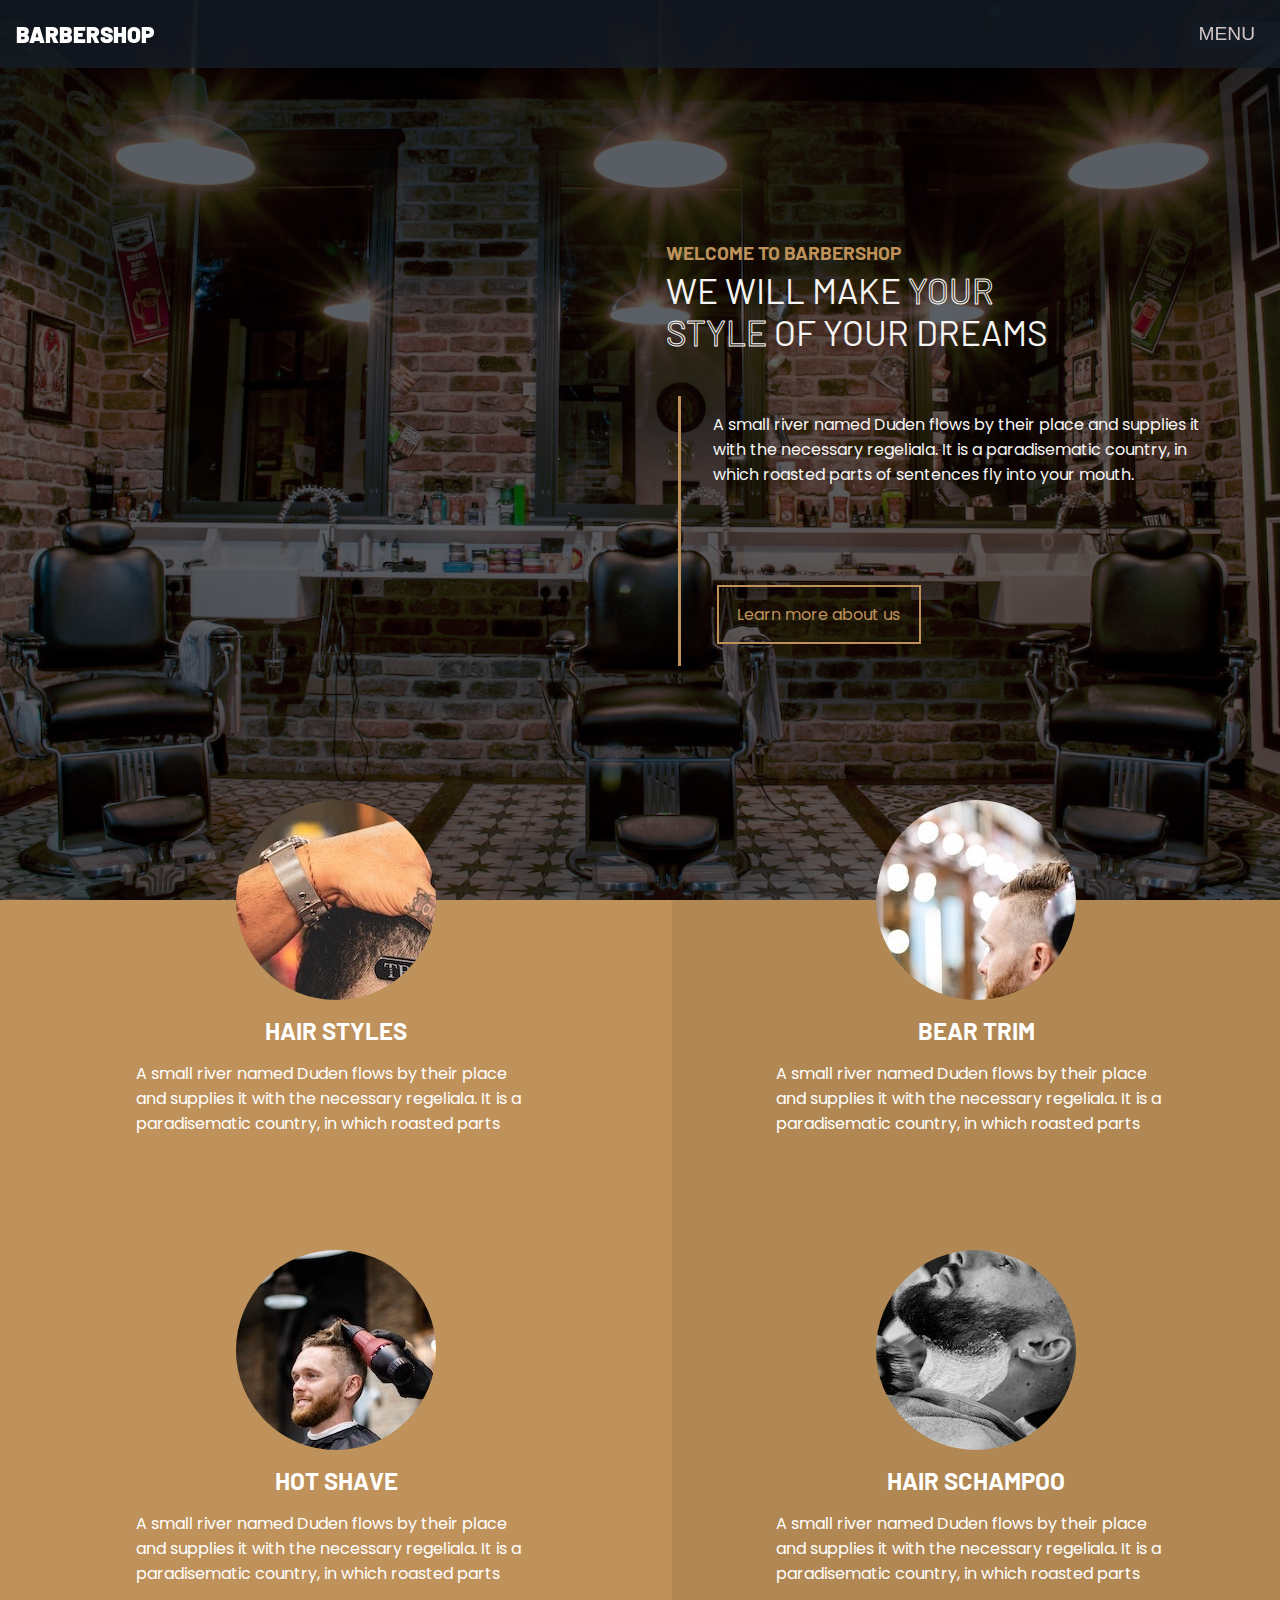
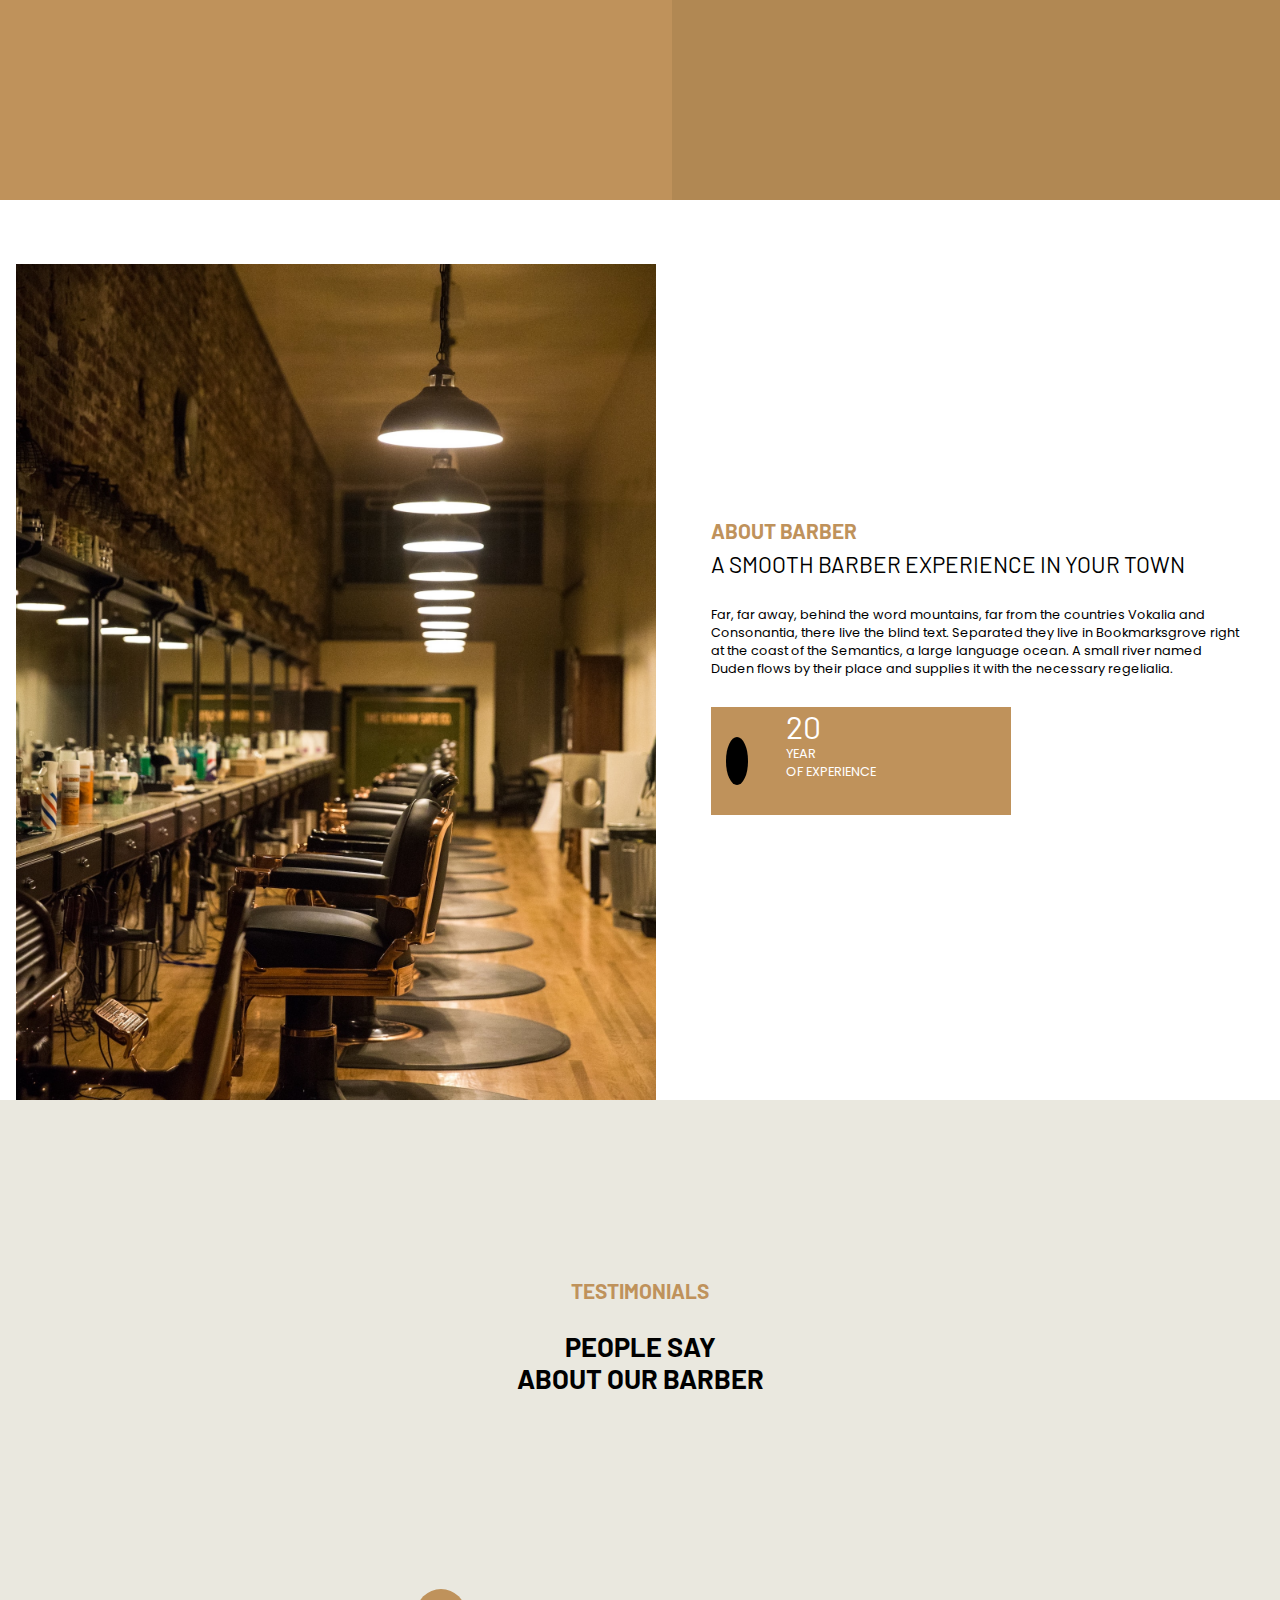
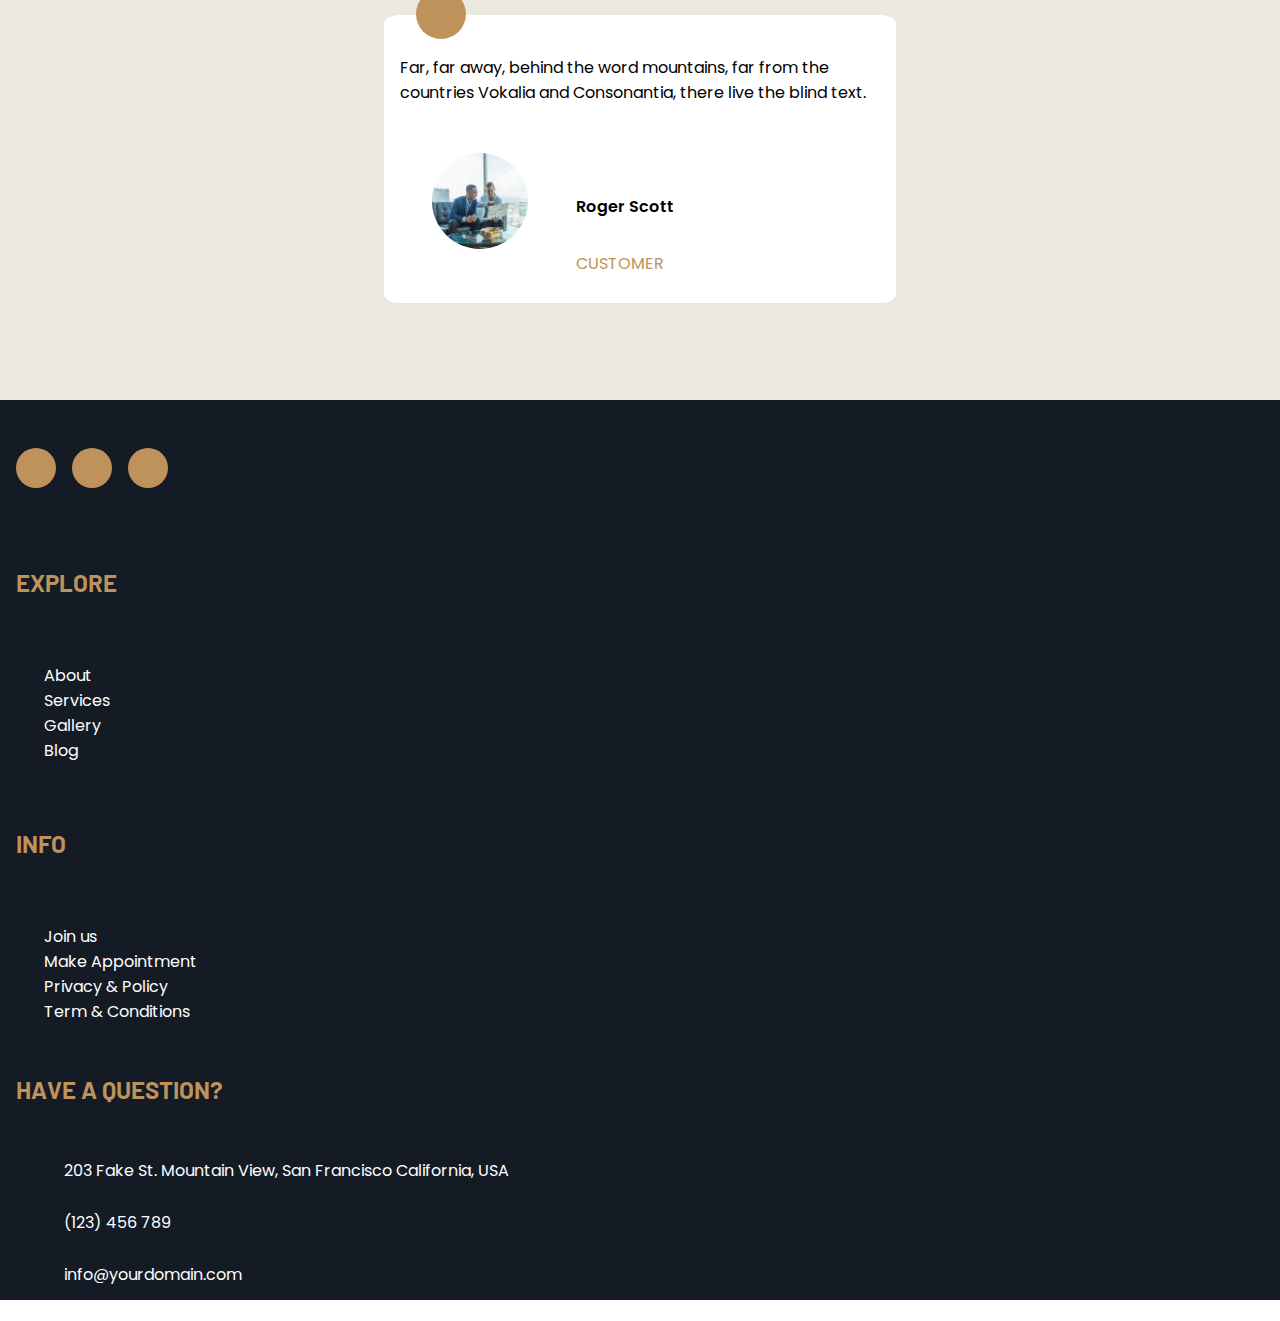
==== commit dfc57854: "Last push" ====
--- a/src/index.html
+++ b/src/index.html
@@ -20,37 +20,32 @@
 <body>
     <!--- Header ---------------------------------->
     <header class="header">
-        <div class="navbar">
+        <nav class="navbar">
             <h1 id="home">Barbershop</h1>
-            <nav>
-                <ul class="links">
-                    <li><a href="#home">Home</a></li>
-                    <li><a href="#about">About</a></li>
-                    <li><a href="#pricing">Pricing</a></li>
-                    <li><a href="#">Gallery</a></li>
-                    <li><a href="#">Team</a></li>
-                    <li><a href="#">Blog</a></li>
-                    <li><a href="#contact">Contact</a></li>
-                </ul>
-            </nav>
-        </div>
+            <button id="menu-button">Menu</button>
+            <div class="menu">
+                <a href="#home">Home</a>
+                <a href="#about">About</a>
+                <a href="#pricing">Pricing</a>
+                <a href="#">Gallery</a>
+                <a href="#">Team</a>
+                <a href="#">Blog</a>
+                <a href="#contact">Contact</a>
+            </div>
+        </nav>
 
         <!--- Bakgrundsbild ------------------------>    
-        <div class="bakg-wrap1">
+    <div class="bakg-wrap1">
             <h2 class="bakg-h2">Welcome to Barbershop</h2>           
             <p class="bakg-text-styling">We will make <span class="span_style">your <br> style</span> of your dreams</p>
-        </div>
-        <div class="bakg-wrap2">  
-            <p class="bakg-p3">A small river named Duden flows by their place and supplies it with the necessary regeliala. It is a paradisematic country, in which roasted parts of sentences fly into your mouth.</p>
-            
-            <div class="bakg-länk">
-                <a href="#about">Learn more about us</a>
-            </div>
-        </div>
+    </div>
+    <div class="bakg-wrap2">  
+        <p class="bakg-p3">A small river named Duden flows by their place and supplies it with the necessary regeliala. It is a paradisematic country, in which roasted parts of sentences fly into your mouth.</p>
+    </div>
+    <div class="bakg-länk">
+        <a href="#about">Learn more about us</a>
+    </div>
     </header>
-
-    <!--- Barber1 och 2 ------------------------>
-    <div class="barber-hight">
     
     <!--- Barber1 ------------------------------>
     <div class="barber1" id="pricing">
@@ -68,11 +63,8 @@
         <h2>Bear Trim</h2>
             <p>A small river named Duden flows by their place and supplies it with the necessary regeliala. It is a <br> paradisematic country, in which roasted parts</p>
         </div>
-    </div>     
-    </div> 
-
-    <!--- Barber3 och 4 ------------------------>
-    <div class="barber-hight">
+    </div>      
+
     <!--- Barber3 ------------------------------>
     <div class="barber3">
             <div class="barber3-style-img"></div>
@@ -92,10 +84,9 @@
     </div>
         
     <!--- About ------------------------------->
-    <div class="about">
         <div class="about1">
             <div class="about-image">
-                <img src="/Bilder/about_us_stor.jpeg" alt="">
+                <img src="/Bilder/about_stor.jpeg" alt="Picture of our saloon" />
             </div>
         </div>
         <div class="about2">
@@ -114,8 +105,7 @@
                 </div>
             </div>
         </div>
-    </div>     
-
+   
     <!--- Testimonials -------------------------->
     <div class="testimonials">
         <div class="testi-div">
@@ -195,7 +185,7 @@
             </ul>
         </div>
 
-        <div class="footer4">
+        <div class="footer4" id="contact">
             <h2>Have a question?</h2>
                 <ul class="question">
                     <li class="street">
@@ -209,6 +199,13 @@
                     </li>
                 </ul>
         </div>       
-        </footer>
+    </footer>
 </body>
+
+<script>
+    const menuBtn = document.querySelector('#menu-button');
+    menuBtn.addEventListener('click', () => {
+        menuBtn.classList.toggle('menu-open');
+    });
+</script>
 </html>--- a/src/main.css
+++ b/src/main.css
@@ -1,14 +1,27 @@
-.container {
+/* --- allmänt ------------------- */
+
+body {
+    margin: 0;
+    padding: 0;
+    font-family: 'poppins', sans-serif;}
+
+h1, h2 {
+    font-family: 'Barlow', sans-serif;
+    text-transform: uppercase;
+}
+
+body {
     display: grid;
     grid-template-columns: 1fr;
-    grid-template-rows: 100vh 100vh 100vh 100vh 100vh 100vh 100vh 100vh;
+    grid-template-rows: 100vh 50vh 50vh 50vh 50vh 50vh 50vh 100vh 100vh;
     grid-template-areas:
     "header"
     "barber1"
     "barber2"
     "barber3"
     "barber4"
-    "about"
+    "about1"
+    "about2"
     "testi"
     "footer";
 }
@@ -29,8 +42,6 @@
     display: flex;
     flex-direction: column;
     align-items: center;
-    box-sizing: border-box;
-    min-height: 50vh;
 }
 
 .barber2 {
@@ -39,8 +50,6 @@
     display: flex;
     flex-direction: column;
     align-items: center;
-    box-sizing: border-box;
-    min-height: 50vh;
 }
 
 .barber3 {
@@ -49,8 +58,6 @@
     display: flex;
     flex-direction: column;
     align-items: center;
-    box-sizing: border-box;
-    min-height: 50vh;
 }
 
 .barber4 {
@@ -59,18 +66,25 @@
     display: flex;
     flex-direction: column;
     align-items: center;
-    box-sizing: border-box;
-    min-height: 50vh;
-}
-
-.about {
+}
+
+.about1 {
     background-color: white; 
-    grid-area: about;
-    min-height: 50vh;
+    grid-area: about1;
+    display: flex;
+    justify-content: center;
+    height: 50vh;
     margin-left: 1rem;
     margin-right: 1rem;
 }
 
+.about2 {
+    background-color: white; 
+    grid-area: about2;
+    min-height: 50vh;
+    display: flex;
+    justify-content: center;
+}
 
 .testimonials {
     background-color: rgb(234 232 223);
@@ -83,6 +97,7 @@
 }
 
 .footer {
+    grid-area: footer;
     max-height: 100vh;
     background-color: rgba(20, 27, 37);
 }
@@ -92,13 +107,14 @@
 /* --- Navbar ------------------- */
 .navbar {
     display: flex;
-    justify-content: space-around;
+    justify-content: space-between;
     align-items: center;
     background-color: rgba(20, 27, 37, 0.8);
     height: 7.5vh;
     width: 100%;
     text-transform: uppercase;
-    position: absolute;
+    position: fixed;
+    z-index: 2;
     }
 
 h1 {
@@ -108,45 +124,56 @@
     padding-left: 1rem;
 }
 
-.links {
-    padding: 0px;
-    }
-
-.links li {
-    display: inline;
-    padding: 0 15px 0 15px;
-    font-size: small;
-    list-style-type: none;
-}
-
-.links li a {
-    color: rgb(186 185 183);
-    font-family: 'Barlow', sans-serif;
+button {
+    background-color: rgba(20, 27, 37, 0.8); 
+    border: none;   
+    color: rgb(207, 195, 195);
+    text-transform: uppercase;
+    font-size: larger;
+    padding-right: 25px;
+}
+
+.menu {
+    text-transform: uppercase;
+}
+
+.menu a {
     text-decoration: none;
-    font-size: 0.7rem;
-    }
-
-    .links li a:hover {
-        color: rgb(191 146 91)
-        }
+    color: rgb(207, 195, 195);
+    display: block;
+    padding-top: 25px;
+    padding-right: 25px;
+}
+
+button + .menu {
+  display: none;
+  opacity: 0;
+  visibility: hiddenv;
+}
+button.menu-open + .menu {
+  display: block;
+  opacity: 1;
+  visibility: visible;
+}
 
 /* --- Bakgrundstext -------------- */
 
 .bakg-wrap1 {
     height: 22vh;
-    width: 45%;
+    width: 100%%;
     position: absolute;
-    margin-top: 25vh;
-    margin-left: 50%;
+    margin-top: 35vh;
+    margin-left: 5%;
 }
 
 .bakg-wrap2 {
-    height: 23vh;
-    width: 30%;
+    height: 30vh;
+    max-width: 600px;
     position: absolute;
-    margin-top: 45vh;
-    margin-left: 51%;
-    border-left: 3px solid rgb(191 146 91);
+    margin-top: 55vh;
+    margin-left: 5%;
+    margin-right: 5%;
+    border-left: none;
 }
 
 .bakg-h2 {
@@ -157,7 +184,7 @@
 
 .bakg-text-styling {
     color: whitesmoke;
-    font-size: 2.7rem;
+    font-size: 2.4rem;
     font-family: 'Barlow', sans-serif;
     margin: 0;
     text-transform: uppercase;
@@ -173,7 +200,7 @@
 .bakg-p3 {
     color: whitesmoke;
     font-size: 1rem;
-    margin-left: 10%;
+    margin-left: 0%;
 }
 
 .bakg-länk {   
@@ -182,8 +209,10 @@
     font-size: 1rem;    
     text-align: center;
     padding: 15px 0;
-    margin-left: 10%;
-    
+    margin-left: 0%;
+    position: absolute;
+    margin-top: 75vh;
+    margin-left: 5%;    
 }
 
 .bakg-länk a {
@@ -191,81 +220,60 @@
     text-decoration: none;
 }
     
-    /* --- Barber Flex -------------- */
-    
-    .barber1-style-img {
-        min-height: 200px;
-        width: 200px;
-        background-image: url("/Bilder/barber1.jpeg");
-        margin-top: -100px;
-        border-radius: 50%;
-        z-index: 1;
-    }
-    
-    .barber2-style-img {
-        min-height: 200px;
-        width: 200px;
-        background-image: url("/Bilder/barber2.jpeg");
-        margin-top: -100px;
-        border-radius: 50%;
-        z-index: 1;
-    }
-    
-    .barber3-style-img {
-        min-height: 200px;
-        width: 200px;
-        background-image: url("/Bilder/barber3.jpeg");
-        margin-top: -100px;
-        border-radius: 50%;
-        z-index: 1;
-    }
-    
-    .barber4-style-img {
-        min-height: 200px;
-        width: 200px;
-        background-image: url("/Bilder/barber4.jpeg");
-        margin-top: -100px;
-        border-radius: 50%;
-        z-index: 1;
-    }
-    
-    .barber-style-text {
-        height: 200px;
-        width: 400px;
-    }
-    
-    .barber-style-text h2 {
-        text-align: center;
-        margin: 1rem;
-        color: white;
-    }
-    
-    .barber-style-text p {
-        color: white;
-    }
-    
-    .barber-hight {
-        min-height: 100%;
-    }
-
-/* allmänt */
-
-body * {
-margin: 0;
-font-family: 'poppins', sans-serif;
-}
-
-h1, h2 {
-font-family: 'Barlow', sans-serif;
-text-transform: uppercase;
+/* --- Barber Flex -------------- */
+    
+.barber1-style-img {
+    min-height: 200px;
+    width: 200px;
+    background-image: url("/Bilder/barber1.jpeg");
+    margin-top: -100px;
+    border-radius: 50%;
+    z-index: 1;
+}
+    
+.barber2-style-img {
+    min-height: 200px;
+    width: 200px;
+    background-image: url("/Bilder/barber2.jpeg");
+    margin-top: -100px;
+    border-radius: 50%;
+    z-index: 1;
+}
+    
+.barber3-style-img {
+    min-height: 200px;
+    width: 200px;
+    background-image: url("/Bilder/barber3.jpeg");
+    margin-top: -100px;
+    border-radius: 50%;
+    z-index: 1;
+}
+    
+.barber4-style-img {
+    min-height: 200px;
+    width: 200px;
+    background-image: url("/Bilder/barber4.jpeg");
+    margin-top: -100px;
+    border-radius: 50%;
+    z-index: 1;
+}
+    
+.barber-style-text {
+    height: 200px;
+    width: 400px;
+}
+
+.barber-style-text h2 {
+    text-align: center;
+    margin: 1rem;
+    color: white;
+}
+
+.barber-style-text p {
+    color: white;
 }
 
 /* --- About us --------------------- */
-
-.about1 {
-    display: flex;
-    justify-content: center;
-}
 
 .about-image {
     height: 50vh;
@@ -275,12 +283,6 @@
     max-height: 100%;
     width: 400px;
     object-fit: cover;   
-}
-
-.about2 {
-    min-height: 50vh;
-    display: flex;
-    justify-content: center;
 }
 
 .about-text {
@@ -294,6 +296,7 @@
     padding-top: 3rem;
     color: rgb(191 146 91);
     font-size: 1rem;
+    margin: 0;
 }
 
 .about-p1 {
@@ -301,6 +304,7 @@
     text-transform: uppercase;
     font-family: 'Barlow', sans-serif;
     font-size: 1.4rem;
+    margin: 0;
 }
 
 .about-p2 {
@@ -312,15 +316,16 @@
     background-color:
     rgb(191 146 91);
     height: 12vh;
-    width: 50%;
-    position: relative;
+    width: 300px;
+    position: absolute;
+    margin-bottom: 5;
     display: flex;
     align-items: center;
 }
 
 .icon-div {
     position: absolute;
-    margin-left: 10%;
+    margin-left: 5%;
     border-radius: 50%;
     background-color: black;
 }
@@ -333,7 +338,7 @@
 
 .calendar-div {
     position: absolute;
-    margin-left: 45%; 
+    margin-left: 25%; 
     height: 12vh;
 }
 
@@ -341,14 +346,17 @@
     color: white;
     font-family: 'Barlow', 'sans-serif';
     font-size: 2rem;
-    padding-top: 1vh;
+    padding: 0;
+    margin: 0;
 }
 
 .calendar-p2 {
+    float: left;
     color: white;
     font-size: 0.8rem; 
     text-transform: uppercase;
     padding-bottom: 1vh;
+    margin: 0;
 }    
 
 /* --- Testimonial --------------------- */
@@ -394,10 +402,6 @@
     margin-left: 2rem
 }
 
-.fa-quote-left {
-    
-}
-
 .testimonial-text-div {
     height: 10rem;
     width: 30rem; 
@@ -467,9 +471,11 @@
 
 .footer1 {
     min-height: 13vh;
+    grid-area: footer1;
 }
 
 .footer2 {
+    grid-area: footer2;
     min-height: 29vh;
     display: flex;
     flex-direction: column;
@@ -477,6 +483,7 @@
 }
   
 .footer3 {
+    grid-area: footer3;
     min-height: 29vh;
     display: flex;
     flex-direction: column;
@@ -484,6 +491,7 @@
 }
 
 .footer4 {
+    grid-area: footer4;
     min-height: 29vh;
     display: flex;
     flex-direction: column;
@@ -592,4 +600,74 @@
     -webkit-font-smoothing: antialiased;
     color: rgb(191 146 91);
     margin-left: -1rem;
-}+}
+
+/* --- Media queries ---------- */
+
+@media screen and (min-width: 900px) {
+    body {
+        grid-template-columns: 1fr 1fr;
+        grid-template-rows: 100vh 50vh 50vh 100vh 100vh 100vh;
+        grid-template-areas:
+        "header header"
+        "barber1 barber2"
+        "barber3 barber4"
+        "about1 about2"
+        "testi testi"
+        "footer footer";
+        }
+    
+        .bakg-wrap1 {
+            margin-top: 25vh;
+            margin-left: 52%;
+        }
+        
+        .bakg-wrap2 {
+            margin-top: 44vh;
+            margin-left: 53%;
+            border-left: 3px solid rgb(191 146 91);;
+        }
+        
+        .bakg-text-styling {
+            font-size: 2.2rem;
+        }
+        
+        .bakg-p3 {
+            margin-left: 6%;
+        }
+        
+        .bakg-länk {   
+            margin-top: 65vh;
+            margin-left: 56%;    
+        }
+
+        .about-image {
+            height: 100vh;
+            margin-top: 10%;
+        }
+        
+        .about-image img {
+            max-height: 100%;
+            width: 50vw;  
+        }
+        
+        .about-text {
+            margin-top: 30vh;
+        }
+        
+        .about-text h2 {
+            font-size: 1.3rem;
+        }
+        
+        .about-p1 {
+            padding-top: 0.5rem;
+            text-transform: uppercase;
+            font-family: 'Barlow', sans-serif;
+            font-size: 1.4rem;
+            margin: 0;
+        }
+        
+        .about-p2 {
+            padding: 1rem 0;
+            font-size: 0.8rem;
+        }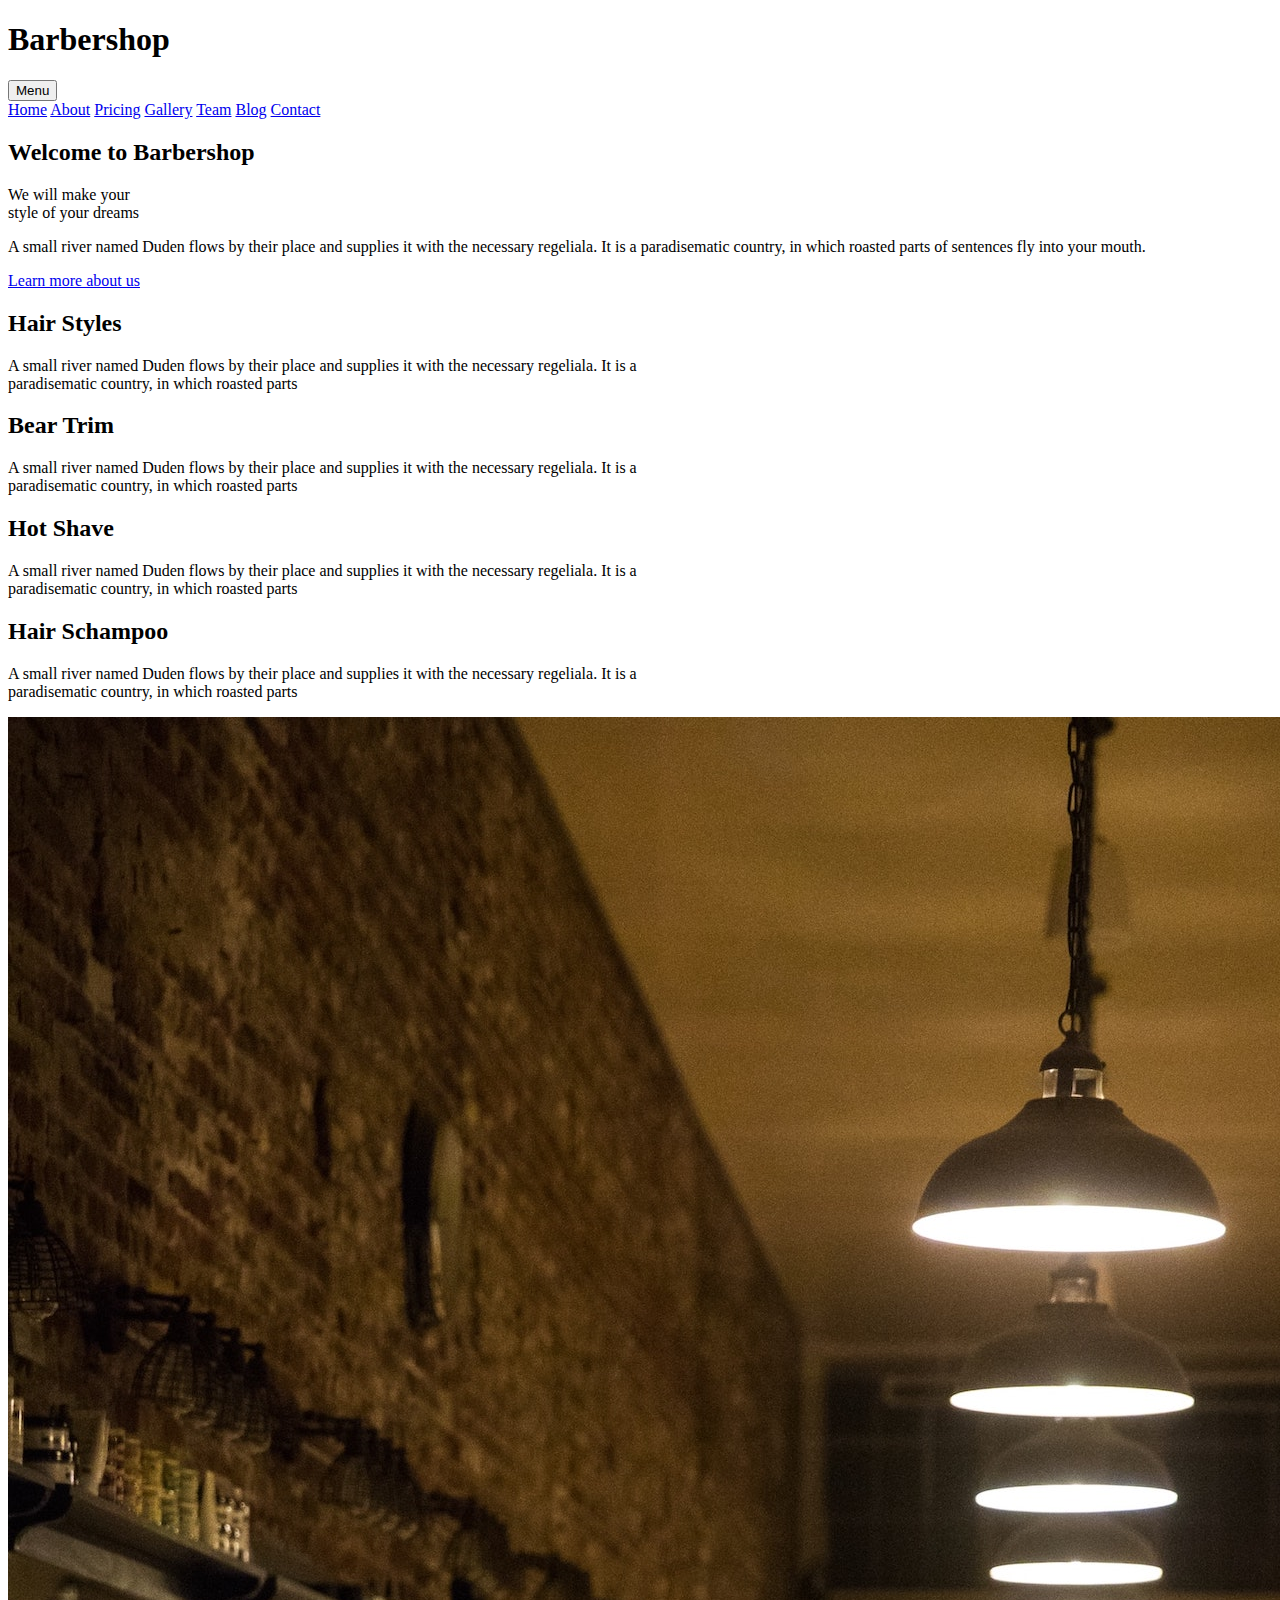
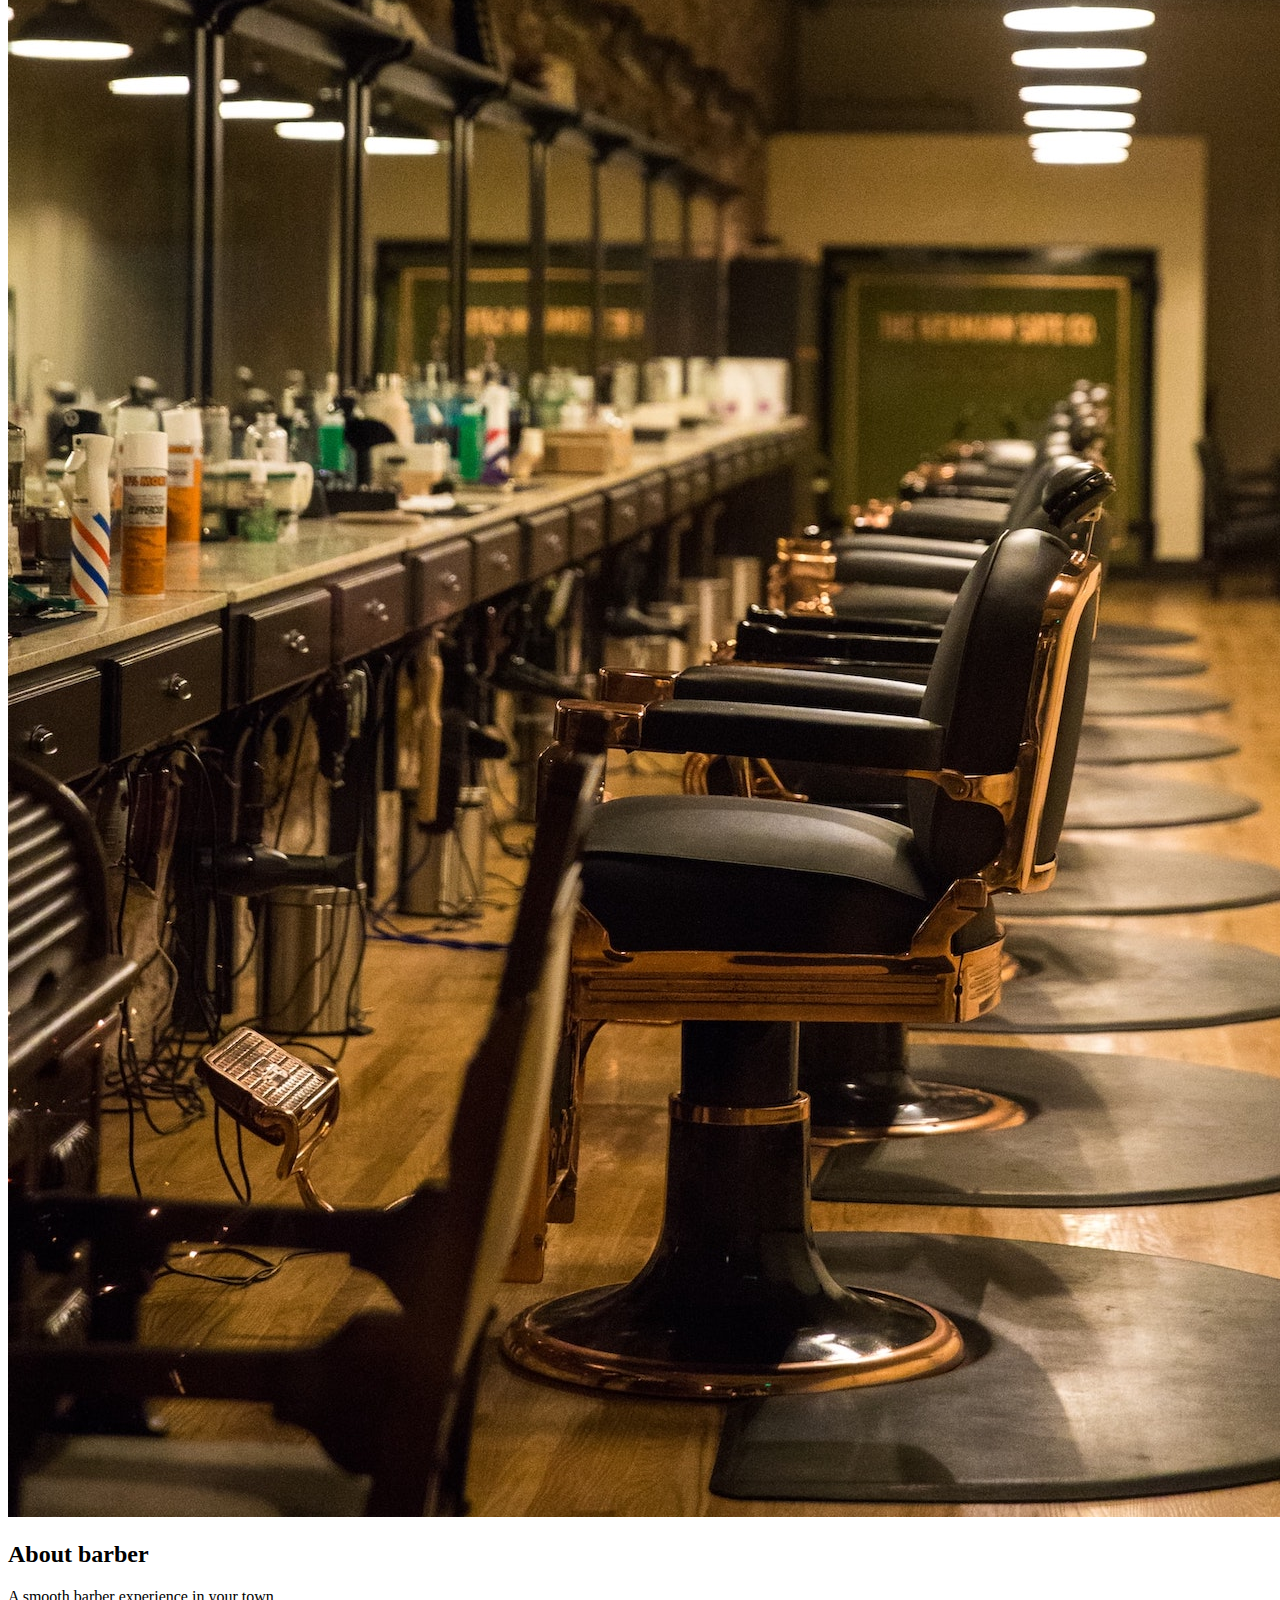
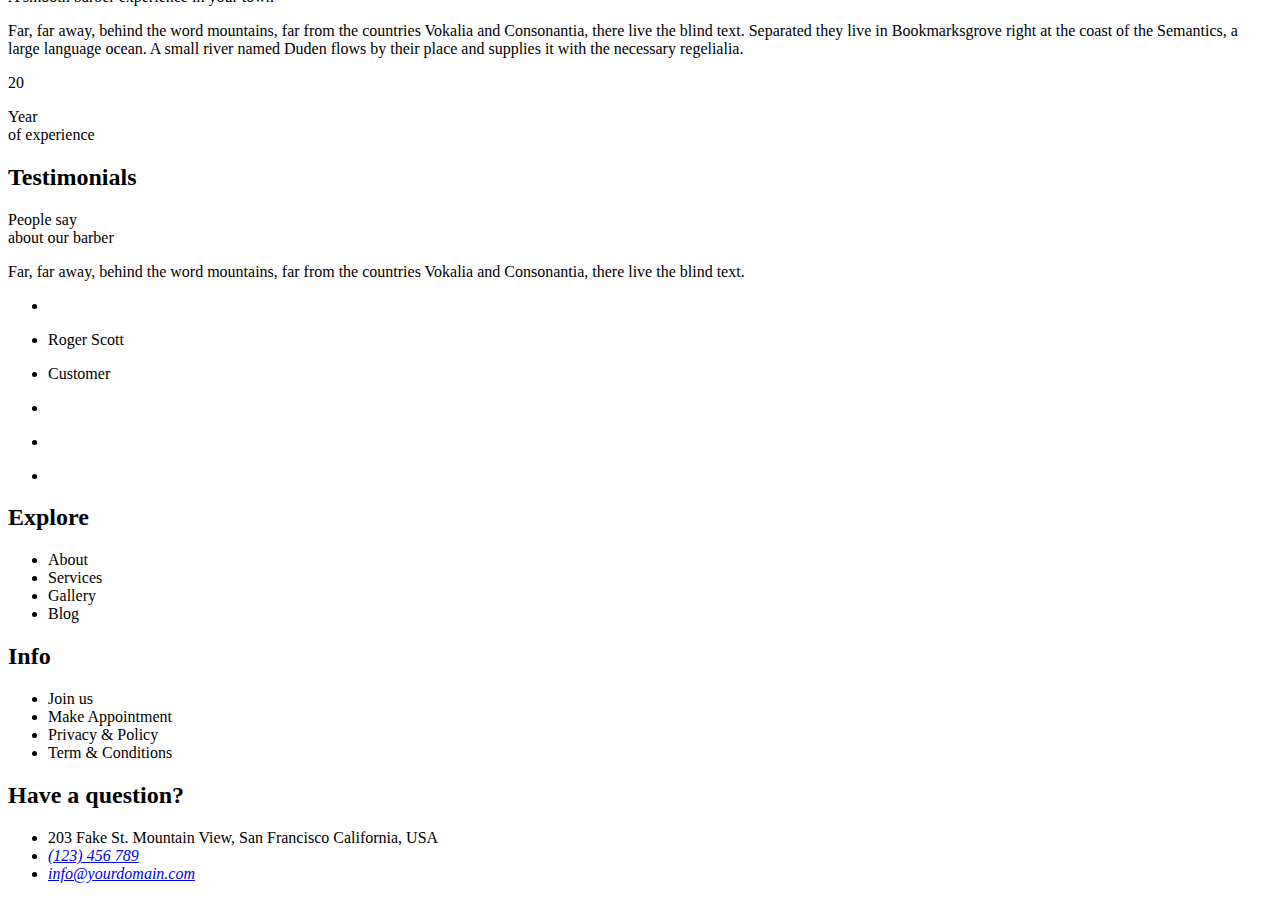
==== commit 1db2a2a3: "Update index.html" ====
--- a/src/index.html
+++ b/src/index.html
@@ -8,7 +8,7 @@
     <meta name="author" value="Alexander Olsson">
     <title>Barbershop</title>
 
-    <link rel="stylesheet" href="/src/main.css">
+    <link rel="stylesheet" href="/main.css">
 
     <link rel="preconnect" href="https://fonts.googleapis.com">
     <link rel="preconnect" href="https://fonts.gstatic.com" crossorigin>
@@ -208,4 +208,4 @@
         menuBtn.classList.toggle('menu-open');
     });
 </script>
-</html>+</html>
